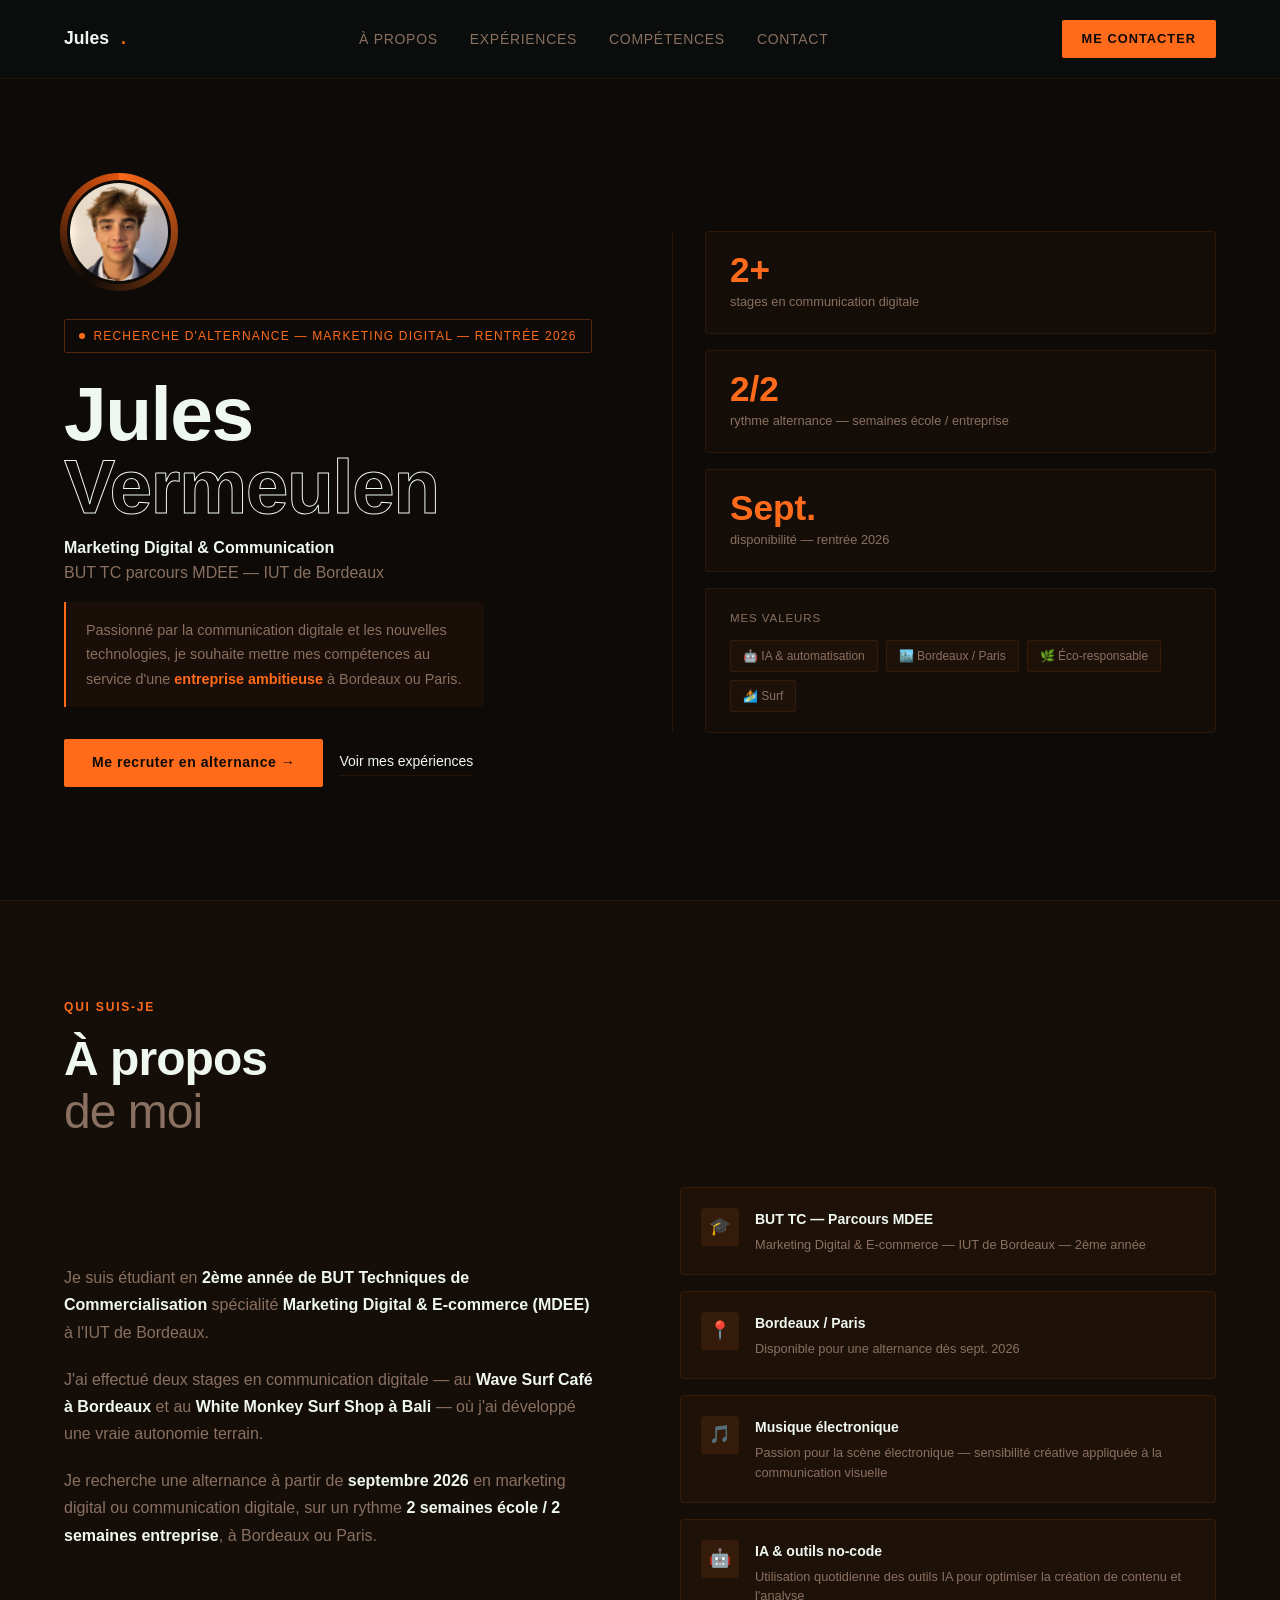
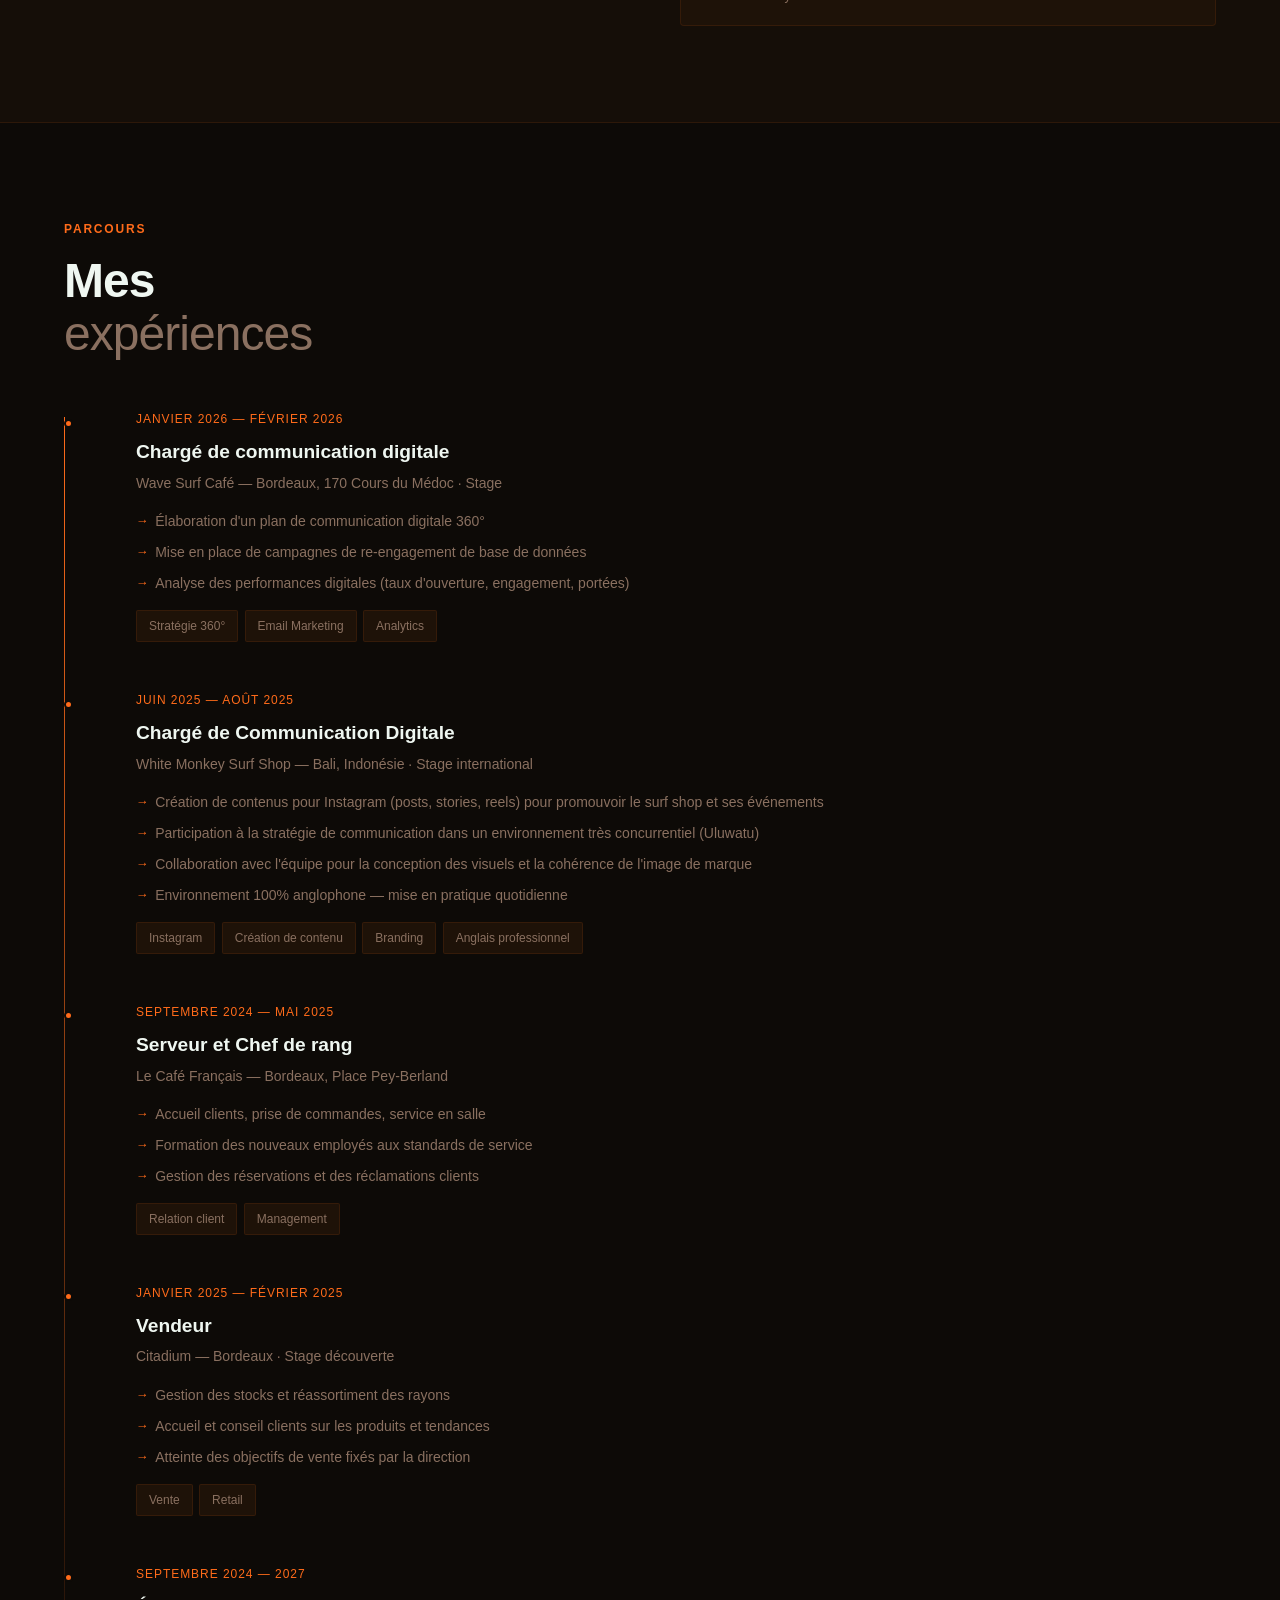
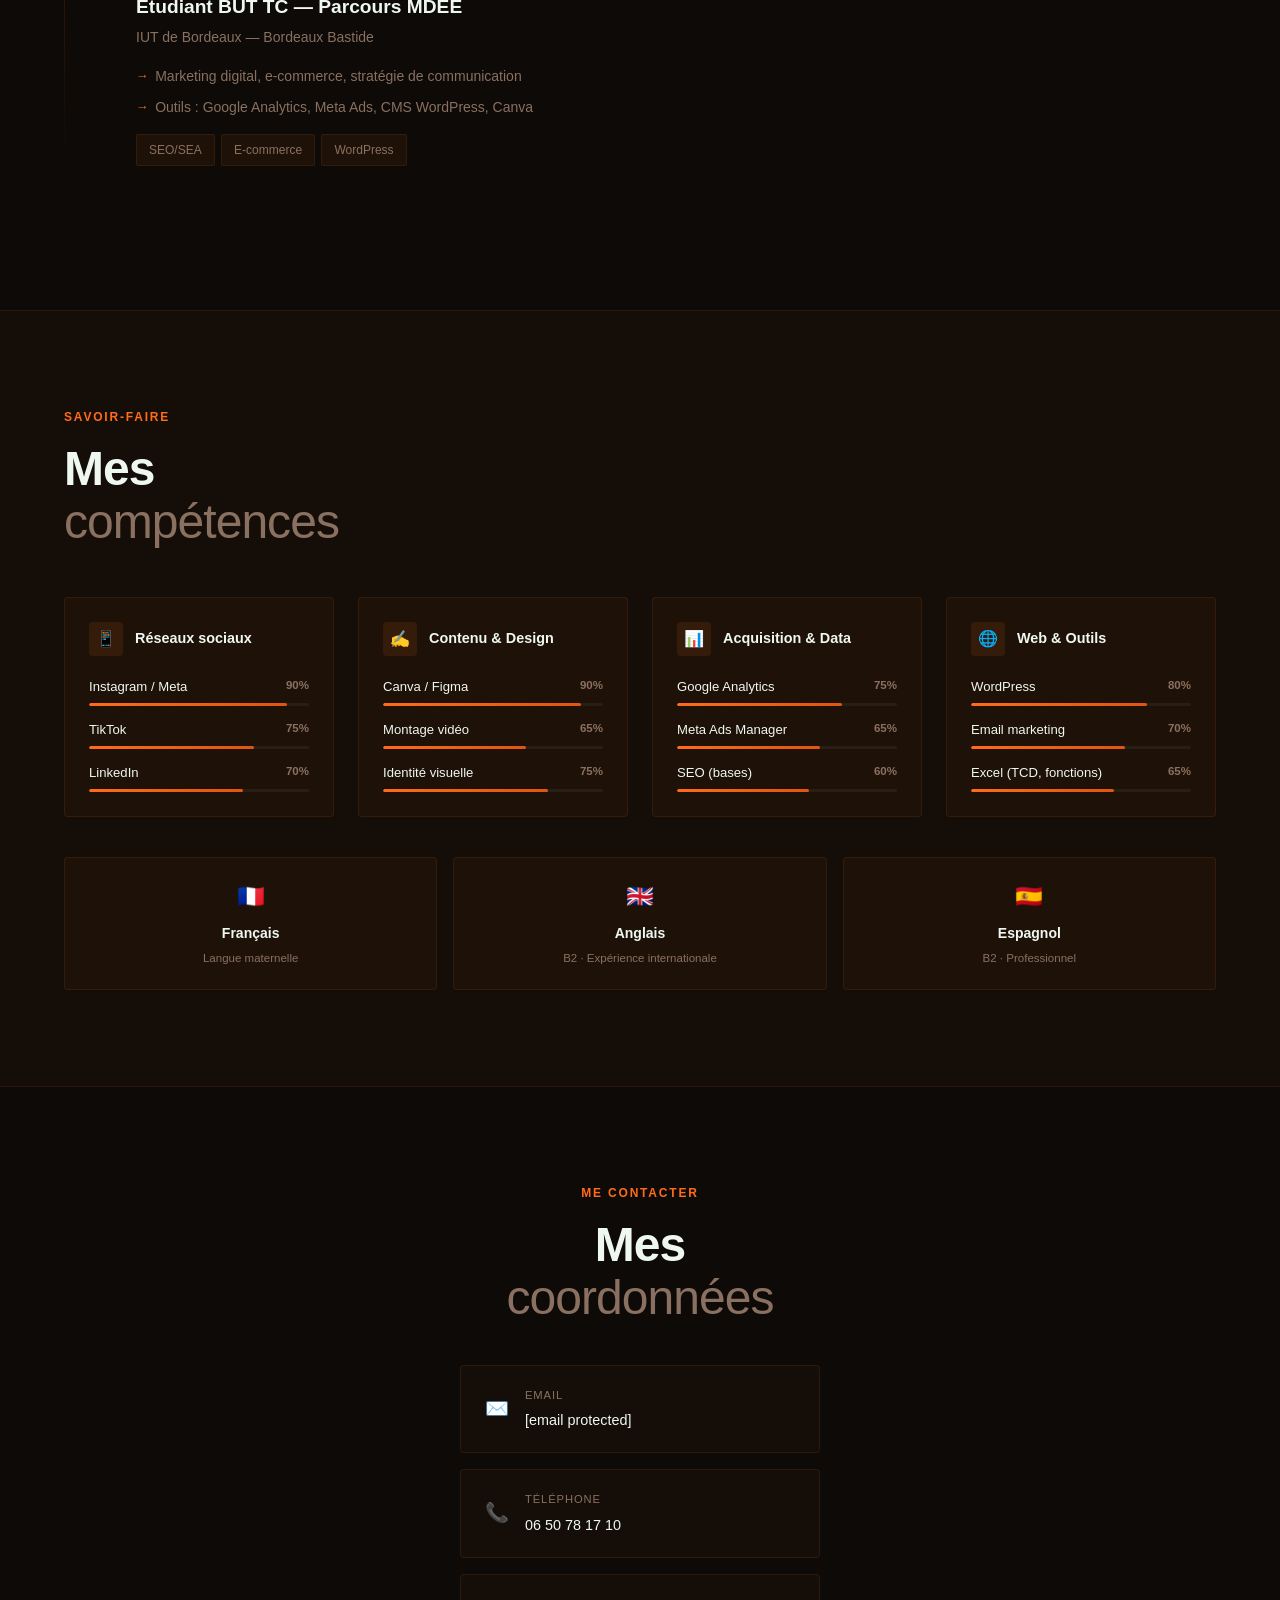
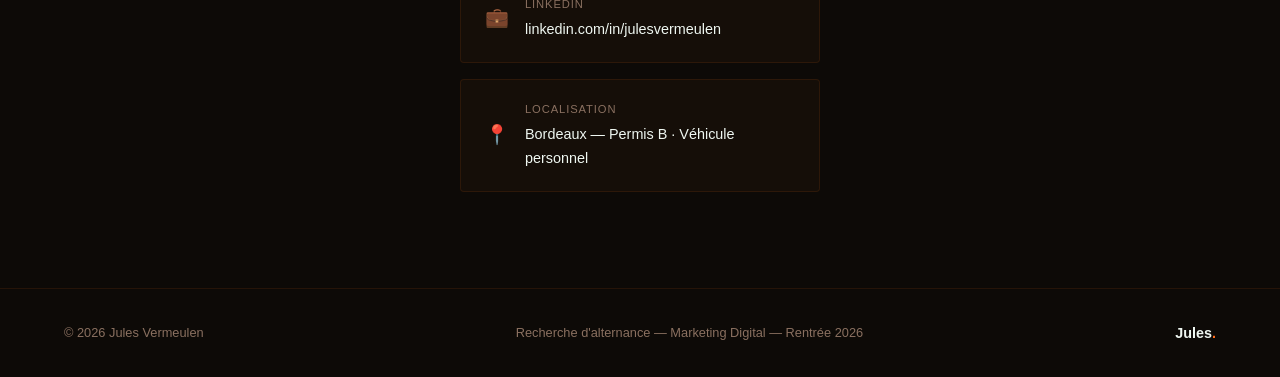
==== index.html @ 1a1addc2 "Add files via upload" ====
<!DOCTYPE html>
<html lang="fr">
<head>
<meta charset="UTF-8">
<meta name="viewport" content="width=device-width, initial-scale=1.0">
<title>Jules Vermeulen — Candidature Alternance eDOG</title>
<style>
*, *::before, *::after { box-sizing: border-box; margin: 0; padding: 0; }
:root {
  --bg: #0D0A07;
  --bg2: #150E08;
  --bg3: #1E1208;
  --accent: #FF6B1A;
  --accent2: #E05510;
  --text: #EFF7F1;
  --muted: #8A7060;
  --border: rgba(255,107,26,0.1);
}
html { scroll-behavior: smooth; }
body { background: var(--bg); color: var(--text); font-family: -apple-system, BlinkMacSystemFont, 'Segoe UI', sans-serif; font-size: 16px; line-height: 1.7; overflow-x: hidden; }

/* NAV */
nav { position: fixed; top: 0; left: 0; right: 0; z-index: 100; display: flex; align-items: center; justify-content: space-between; padding: 1.25rem 5vw; background: rgba(10,15,13,0.92); border-bottom: 0.5px solid var(--border); }
.nav-logo { font-size: 1.1rem; font-weight: 800; color: var(--text); text-decoration: none; display: flex; align-items: center; gap: 0.75rem; }
.nav-logo span { color: var(--accent); }
.nav-edog-badge { display: flex; align-items: center; gap: 0.4rem; background: rgba(255,107,26,0.12); border: 0.5px solid rgba(255,107,26,0.3); border-radius: 2px; padding: 0.25rem 0.75rem; font-size: 0.7rem; font-weight: 600; letter-spacing: 0.1em; text-transform: uppercase; color: var(--accent); }
.nav-links { display: flex; gap: 2rem; list-style: none; }
.nav-links a { font-size: 0.875rem; font-weight: 500; color: var(--muted); text-decoration: none; letter-spacing: 0.05em; text-transform: uppercase; transition: color 0.2s; }
.nav-links a:hover { color: var(--accent); }
.nav-cta { font-size: 0.8rem; font-weight: 600; letter-spacing: 0.08em; text-transform: uppercase; color: var(--bg); background: var(--accent); padding: 0.5rem 1.25rem; border-radius: 2px; text-decoration: none; }

/* HERO */
#hero { min-height: 100vh; display: grid; grid-template-columns: 1fr 1fr; align-items: center; padding: 8rem 5vw 4rem; gap: 4rem; position: relative; overflow: hidden; }
canvas#bgCanvas { position: absolute; inset: 0; width: 100%; height: 100%; pointer-events: none; }

.hero-left { position: relative; z-index: 2; }

/* PHOTO — cercle animé */
.photo-wrapper {
  position: relative;
  width: 110px; height: 110px;
  margin-bottom: 2rem;
}
.photo-ring {
  position: absolute;
  inset: -4px;
  border-radius: 50%;
  background: conic-gradient(var(--accent) 0%, transparent 60%, var(--accent2) 100%);
  animation: spin 3s linear infinite;
}
.photo-ring-inner {
  position: absolute;
  inset: 3px;
  border-radius: 50%;
  background: var(--bg);
}
.hero-photo {
  position: absolute;
  inset: 6px;
  width: calc(100% - 12px);
  height: calc(100% - 12px);
  border-radius: 50%;
  object-fit: cover;
  z-index: 1;
}
.photo-placeholder {
  position: absolute;
  inset: 6px;
  width: calc(100% - 12px);
  height: calc(100% - 12px);
  border-radius: 50%;
  background: var(--bg3);
  display: flex;
  align-items: center;
  justify-content: center;
  font-size: 2rem;
  z-index: 1;
}
@keyframes spin { from { transform: rotate(0deg); } to { transform: rotate(360deg); } }

.hero-tag { display: inline-flex; align-items: center; gap: 0.5rem; font-size: 0.75rem; font-weight: 500; letter-spacing: 0.1em; text-transform: uppercase; color: var(--accent); border: 0.5px solid rgba(255,107,26,0.3); padding: 0.35rem 0.9rem; border-radius: 2px; margin-bottom: 1.5rem; }
.hero-tag::before { content: ''; width: 6px; height: 6px; background: var(--accent); border-radius: 50%; animation: pulse 2s ease-in-out infinite; }
@keyframes pulse { 0%,100%{opacity:1;transform:scale(1)} 50%{opacity:0.4;transform:scale(0.7)} }

.hero-name { font-size: clamp(3rem, 6vw, 5rem); font-weight: 800; line-height: 0.95; letter-spacing: -0.02em; margin-bottom: 0.75rem; }
.hero-name em { font-style: normal; -webkit-text-stroke: 1px var(--text); color: transparent; }
.hero-role { font-size: 1rem; color: var(--muted); margin-bottom: 1rem; line-height: 1.6; }
.hero-role strong { color: var(--text); font-weight: 600; }
.hero-why { font-size: 0.9rem; color: var(--muted); max-width: 420px; margin-bottom: 2rem; padding: 1rem 1.25rem; background: rgba(255,107,26,0.05); border-left: 2px solid var(--accent); border-radius: 0 4px 4px 0; }
.hero-why strong { color: var(--accent); font-weight: 600; }
.hero-actions { display: flex; gap: 1rem; align-items: center; flex-wrap: wrap; }
.btn-primary { display: inline-flex; align-items: center; gap: 0.5rem; background: var(--accent); color: var(--bg); font-size: 0.875rem; font-weight: 700; letter-spacing: 0.04em; text-decoration: none; padding: 0.75rem 1.75rem; border-radius: 2px; transition: opacity 0.2s; }
.btn-primary:hover { opacity: 0.85; }
.btn-ghost { color: var(--text); font-size: 0.875rem; font-weight: 500; text-decoration: none; border-bottom: 1px solid var(--border); padding-bottom: 2px; }
.btn-ghost:hover { color: var(--accent); }

.hero-right { position: relative; z-index: 2; display: flex; flex-direction: column; gap: 1rem; padding-left: 2rem; border-left: 1px solid var(--border); }
.hero-stat { padding: 1.25rem 1.5rem; background: var(--bg2); border: 0.5px solid var(--border); border-radius: 4px; transition: border-color 0.2s; }
.hero-stat:hover { border-color: rgba(255,107,26,0.3); }
.hero-stat-num { font-size: 2.2rem; font-weight: 800; color: var(--accent); line-height: 1; margin-bottom: 0.25rem; }
.hero-stat-label { font-size: 0.8rem; color: var(--muted); }
.tag { font-size: 0.75rem; font-weight: 500; padding: 0.3rem 0.75rem; background: var(--bg3); border: 0.5px solid var(--border); border-radius: 2px; color: var(--muted); }
.hero-tags-list { display: flex; flex-wrap: wrap; gap: 0.5rem; margin-top: 0.5rem; }

/* SECTION BASE */
section { padding: 6rem 5vw; }
.section-label { font-size: 0.75rem; font-weight: 600; letter-spacing: 0.15em; text-transform: uppercase; color: var(--accent); margin-bottom: 1rem; }
.section-title { font-size: clamp(2rem, 4vw, 3rem); font-weight: 800; line-height: 1.1; letter-spacing: -0.02em; margin-bottom: 3rem; }
.section-title em { font-style: normal; color: var(--muted); font-weight: 400; }

/* POURQUOI EDOG */
#edog { background: var(--bg2); border-top: 0.5px solid var(--border); border-bottom: 0.5px solid var(--border); }
.edog-grid { display: grid; grid-template-columns: 1fr 1fr; gap: 4rem; align-items: start; }
.edog-logo-block { display: flex; flex-direction: column; gap: 1.5rem; }
.edog-logo-img { width: 140px; filter: brightness(0) invert(1); opacity: 0.9; }
.edog-desc p { color: var(--muted); margin-bottom: 1.25rem; line-height: 1.9; }
.edog-desc p strong { color: var(--text); font-weight: 500; }
.edog-reasons { display: flex; flex-direction: column; gap: 1rem; }
.reason-card { display: flex; gap: 1rem; align-items: flex-start; padding: 1.25rem; background: var(--bg3); border: 0.5px solid var(--border); border-radius: 4px; transition: border-color 0.2s; }
.reason-card:hover { border-color: rgba(255,107,26,0.3); }
.reason-icon { font-size: 1.1rem; width: 38px; height: 38px; background: rgba(255,107,26,0.1); border-radius: 4px; display: flex; align-items: center; justify-content: center; flex-shrink: 0; }
.reason-card h4 { font-size: 0.875rem; font-weight: 700; margin-bottom: 0.2rem; color: var(--text); }
.reason-card p { font-size: 0.8rem; color: var(--muted); line-height: 1.5; }

/* EXPÉRIENCES */
.exp-timeline { position: relative; padding-left: 2rem; }
.exp-timeline::before { content: ''; position: absolute; left: 0; top: 0.5rem; bottom: 0; width: 1px; background: linear-gradient(to bottom, var(--accent), transparent); }
.exp-item { position: relative; margin-bottom: 3rem; padding-left: 2.5rem; }
.exp-item::before { content: ''; position: absolute; left: -2rem; top: 0.6rem; width: 9px; height: 9px; background: var(--accent); border-radius: 50%; border: 2px solid var(--bg); }
.exp-period { font-size: 0.75rem; font-weight: 500; letter-spacing: 0.08em; text-transform: uppercase; color: var(--accent); margin-bottom: 0.4rem; }
.exp-title { font-size: 1.2rem; font-weight: 700; margin-bottom: 0.2rem; }
.exp-company { font-size: 0.875rem; color: var(--muted); margin-bottom: 0.9rem; }
.exp-missions { list-style: none; display: flex; flex-direction: column; gap: 0.45rem; }
.exp-missions li { font-size: 0.875rem; color: var(--muted); padding-left: 1.2rem; position: relative; }
.exp-missions li::before { content: '→'; position: absolute; left: 0; color: var(--accent); font-size: 0.8rem; }
.exp-tags { display: flex; flex-wrap: wrap; gap: 0.4rem; margin-top: 0.9rem; }

/* COMPÉTENCES */
#skills { background: var(--bg2); border-top: 0.5px solid var(--border); border-bottom: 0.5px solid var(--border); }
.skills-grid { display: grid; grid-template-columns: repeat(auto-fit, minmax(230px, 1fr)); gap: 1.5rem; }
.skill-category { background: var(--bg3); border: 0.5px solid var(--border); border-radius: 4px; padding: 1.5rem; transition: border-color 0.2s; }
.skill-category:hover { border-color: rgba(255,107,26,0.25); }
.skill-cat-header { display: flex; align-items: center; gap: 0.75rem; margin-bottom: 1.25rem; }
.skill-cat-icon { font-size: 1rem; width: 34px; height: 34px; background: rgba(255,107,26,0.1); border-radius: 4px; display: flex; align-items: center; justify-content: center; }
.skill-cat-title { font-size: 0.9rem; font-weight: 700; }
.skill-list { display: flex; flex-direction: column; gap: 0.8rem; }
.skill-item { display: flex; flex-direction: column; gap: 0.3rem; }
.skill-name-row { display: flex; justify-content: space-between; }
.skill-name { font-size: 0.82rem; color: var(--text); }
.skill-pct { font-size: 0.72rem; color: var(--muted); font-weight: 600; }
.skill-bar { height: 3px; background: rgba(255,255,255,0.05); border-radius: 2px; overflow: hidden; }
.skill-bar-fill { height: 100%; background: linear-gradient(90deg, var(--accent), var(--accent2)); border-radius: 2px; }
.lang-grid { display: flex; gap: 1rem; margin-top: 2.5rem; flex-wrap: wrap; }
.lang-card { flex: 1; min-width: 130px; background: var(--bg3); border: 0.5px solid var(--border); border-radius: 4px; padding: 1.25rem; text-align: center; }
.lang-flag { font-size: 1.4rem; margin-bottom: 0.4rem; }
.lang-name { font-size: 0.875rem; font-weight: 700; margin-bottom: 0.2rem; }
.lang-level { font-size: 0.72rem; color: var(--muted); }

/* CONTACT */
.contact-form { display: flex; flex-direction: column; gap: 1rem; text-align: left; max-width: 640px; margin: 0 auto; }
.form-row { display: grid; grid-template-columns: 1fr 1fr; gap: 1rem; }
.form-group { display: flex; flex-direction: column; gap: 0.4rem; }
label { font-size: 0.72rem; font-weight: 500; letter-spacing: 0.06em; text-transform: uppercase; color: var(--muted); }
input, textarea { background: var(--bg2); border: 0.5px solid var(--border); border-radius: 3px; color: var(--text); font-family: inherit; font-size: 0.875rem; padding: 0.75rem 1rem; resize: vertical; outline: none; }
input::placeholder, textarea::placeholder { color: var(--muted); }
input:focus, textarea:focus { border-color: rgba(255,107,26,0.5); }
.btn-submit { background: var(--accent); color: var(--bg); font-family: inherit; font-size: 0.875rem; font-weight: 700; letter-spacing: 0.05em; text-transform: uppercase; border: none; padding: 1rem 2rem; border-radius: 2px; cursor: pointer; margin-top: 0.5rem; }
.contact-links { display: flex; gap: 2rem; justify-content: center; margin-top: 2.5rem; flex-wrap: wrap; }
.contact-link { display: flex; align-items: center; gap: 0.5rem; font-size: 0.875rem; color: var(--muted); text-decoration: none; }
.contact-link:hover { color: var(--accent); }

footer { border-top: 0.5px solid var(--border); padding: 2rem 5vw; display: flex; align-items: center; justify-content: space-between; flex-wrap: wrap; gap: 1rem; }
.footer-copy { font-size: 0.8rem; color: var(--muted); }
.footer-logo { font-size: 0.9rem; font-weight: 800; color: var(--text); }
.footer-logo span { color: var(--accent); }
.footer-edog { font-size: 0.75rem; color: var(--muted); }
.footer-edog strong { color: var(--accent); }

@media (max-width: 768px) {
  #hero, .about-grid, .edog-grid { grid-template-columns: 1fr; }
  .hero-right { border-left: none; border-top: 1px solid var(--border); padding-left: 0; padding-top: 2rem; }
  .form-row { grid-template-columns: 1fr; }
  .nav-links { display: none; }
}
</style>
</head>
<body>

<nav>
  <a href="#hero" class="nav-logo">Jules<span>.</span></a>
  
  <ul class="nav-links">
    <li><a href="#about">À propos</a></li>
    <li><a href="#experiences">Expériences</a></li>
    <li><a href="#skills">Compétences</a></li>
    <li><a href="#contact">Contact</a></li>
  </ul>
  <a href="#contact" class="nav-cta">Me contacter</a>
</nav>

<section id="hero">
  <canvas id="bgCanvas"></canvas>

  <div class="hero-left">
    <!-- Photo en cercle animé : upload photo.jpg dans le même dossier GitHub -->
    <div class="photo-wrapper">
      <div class="photo-ring"></div>
      <div class="photo-ring-inner"></div>
      <img src="photo.jpg" alt="Jules Vermeulen" class="hero-photo" onerror="this.style.display='none';this.nextElementSibling.style.display='flex'">
      <div class="photo-placeholder" style="display:none">👤</div>
    </div>

    <div class="hero-tag">Recherche d'alternance — Marketing Digital — Rentrée 2026</div>
    <h1 class="hero-name">Jules<br><em>Vermeulen</em></h1>
    <p class="hero-role">
      <strong>Marketing Digital & Communication</strong><br>
      BUT TC parcours MDEE — IUT de Bordeaux
    </p>
    <div class="hero-why">
      Passionné par la communication digitale et les nouvelles technologies, je souhaite mettre mes compétences au service d'une <strong>entreprise ambitieuse</strong> à Bordeaux ou Paris.
    </div>
    <div class="hero-actions">
      <a href="#contact" class="btn-primary">Me recruter en alternance →</a>
      <a href="#experiences" class="btn-ghost">Voir mes expériences</a>
    </div>
  </div>

  <div class="hero-right">
    <div class="hero-stat">
      <div class="hero-stat-num">2+</div>
      <div class="hero-stat-label">stages en communication digitale</div>
    </div>
    <div class="hero-stat">
      <div class="hero-stat-num">2/2</div>
      <div class="hero-stat-label">rythme alternance — semaines école / entreprise</div>
    </div>
    <div class="hero-stat">
      <div class="hero-stat-num">Sept.</div>
      <div class="hero-stat-label">disponibilité — rentrée 2026</div>
    </div>
    <div class="hero-stat">
      <div style="font-size:0.72rem;font-weight:500;letter-spacing:0.08em;text-transform:uppercase;color:var(--muted);margin-bottom:0.75rem;">Mes valeurs</div>
      <div class="hero-tags-list">
        <span class="tag">🤖 IA & automatisation</span>
        <span class="tag">🏙️ Bordeaux / Paris</span>
        <span class="tag">🌿 Éco-responsable</span>
        <span class="tag">🏄 Surf</span>
      </div>
    </div>
  </div>
</section>

<!-- À PROPOS -->
<section id="about" style="background:var(--bg2);border-top:0.5px solid var(--border);border-bottom:0.5px solid var(--border);">
  <div class="section-label">Qui suis-je</div>
  <h2 class="section-title">À propos<br><em>de moi</em></h2>
  <div style="display:grid;grid-template-columns:1fr 1fr;gap:5rem;align-items:center;">
    <div>
      <p style="color:var(--muted);margin-bottom:1.25rem;">Je suis étudiant en <strong style="color:var(--text)">2ème année de BUT Techniques de Commercialisation</strong> spécialité <strong style="color:var(--text)">Marketing Digital & E-commerce (MDEE)</strong> à l'IUT de Bordeaux.</p>
      <p style="color:var(--muted);margin-bottom:1.25rem;">J'ai effectué deux stages en communication digitale — au <strong style="color:var(--text)">Wave Surf Café à Bordeaux</strong> et au <strong style="color:var(--text)">White Monkey Surf Shop à Bali</strong> — où j'ai développé une vraie autonomie terrain.</p>
      <p style="color:var(--muted);">Je recherche une alternance à partir de <strong style="color:var(--text)">septembre 2026</strong> en marketing digital ou communication digitale, sur un rythme <strong style="color:var(--text)">2 semaines école / 2 semaines entreprise</strong>, à Bordeaux ou Paris.</p>
    </div>
    <div style="display:flex;flex-direction:column;gap:1rem;">
      <div class="reason-card"><div class="reason-icon">🎓</div><div><h4>BUT TC — Parcours MDEE</h4><p>Marketing Digital & E-commerce — IUT de Bordeaux — 2ème année</p></div></div>
      <div class="reason-card"><div class="reason-icon">📍</div><div><h4>Bordeaux / Paris</h4><p>Disponible pour une alternance dès sept. 2026</p></div></div>
      <div class="reason-card"><div class="reason-icon">🎵</div><div><h4>Musique électronique</h4><p>Passion pour la scène électronique — sensibilité créative appliquée à la communication visuelle</p></div></div>
      <div class="reason-card"><div class="reason-icon">🤖</div><div><h4>IA & outils no-code</h4><p>Utilisation quotidienne des outils IA pour optimiser la création de contenu et l'analyse</p></div></div>
    </div>
  </div>
</section>

<!-- EXPÉRIENCES -->
<section id="experiences">
  <div class="section-label">Parcours</div>
  <h2 class="section-title">Mes<br><em>expériences</em></h2>
  <div class="exp-timeline">

    <div class="exp-item">
      <div class="exp-period">Janvier 2026 — Février 2026</div>
      <div class="exp-title">Chargé de communication digitale</div>
      <div class="exp-company">Wave Surf Café — Bordeaux, 170 Cours du Médoc · Stage</div>
      <ul class="exp-missions">
        <li>Élaboration d'un plan de communication digitale 360°</li>
        <li>Mise en place de campagnes de re-engagement de base de données</li>
        <li>Analyse des performances digitales (taux d'ouverture, engagement, portées)</li>
      </ul>
      <div class="exp-tags">
        <span class="tag">Stratégie 360°</span>
        <span class="tag">Email Marketing</span>
        <span class="tag">Analytics</span>
      </div>
    </div>

    <div class="exp-item">
      <div class="exp-period">Juin 2025 — Août 2025</div>
      <div class="exp-title">Chargé de Communication Digitale</div>
      <div class="exp-company">White Monkey Surf Shop — Bali, Indonésie · Stage international</div>
      <ul class="exp-missions">
        <li>Création de contenus pour Instagram (posts, stories, reels) pour promouvoir le surf shop et ses événements</li>
        <li>Participation à la stratégie de communication dans un environnement très concurrentiel (Uluwatu)</li>
        <li>Collaboration avec l'équipe pour la conception des visuels et la cohérence de l'image de marque</li>
        <li>Environnement 100% anglophone — mise en pratique quotidienne</li>
      </ul>
      <div class="exp-tags">
        <span class="tag">Instagram</span>
        <span class="tag">Création de contenu</span>
        <span class="tag">Branding</span>
        <span class="tag">Anglais professionnel</span>
      </div>
    </div>

    <div class="exp-item">
      <div class="exp-period">Septembre 2024 — Mai 2025</div>
      <div class="exp-title">Serveur et Chef de rang</div>
      <div class="exp-company">Le Café Français — Bordeaux, Place Pey-Berland</div>
      <ul class="exp-missions">
        <li>Accueil clients, prise de commandes, service en salle</li>
        <li>Formation des nouveaux employés aux standards de service</li>
        <li>Gestion des réservations et des réclamations clients</li>
      </ul>
      <div class="exp-tags">
        <span class="tag">Relation client</span>
        <span class="tag">Management</span>
      </div>
    </div>

    <div class="exp-item">
      <div class="exp-period">Janvier 2025 — Février 2025</div>
      <div class="exp-title">Vendeur</div>
      <div class="exp-company">Citadium — Bordeaux · Stage découverte</div>
      <ul class="exp-missions">
        <li>Gestion des stocks et réassortiment des rayons</li>
        <li>Accueil et conseil clients sur les produits et tendances</li>
        <li>Atteinte des objectifs de vente fixés par la direction</li>
      </ul>
      <div class="exp-tags">
        <span class="tag">Vente</span>
        <span class="tag">Retail</span>
      </div>
    </div>

    <div class="exp-item">
      <div class="exp-period">Septembre 2024 — 2027</div>
      <div class="exp-title">Étudiant BUT TC — Parcours MDEE</div>
      <div class="exp-company">IUT de Bordeaux — Bordeaux Bastide</div>
      <ul class="exp-missions">
        <li>Marketing digital, e-commerce, stratégie de communication</li>
        <li>Outils : Google Analytics, Meta Ads, CMS WordPress, Canva</li>
      </ul>
      <div class="exp-tags">
        <span class="tag">SEO/SEA</span>
        <span class="tag">E-commerce</span>
        <span class="tag">WordPress</span>
      </div>
    </div>

  </div>
</section>

<!-- COMPÉTENCES -->
<section id="skills">
  <div class="section-label">Savoir-faire</div>
  <h2 class="section-title">Mes<br><em>compétences</em></h2>
  <div class="skills-grid">

    <div class="skill-category">
      <div class="skill-cat-header"><div class="skill-cat-icon">📱</div><span class="skill-cat-title">Réseaux sociaux</span></div>
      <div class="skill-list">
        <div class="skill-item"><div class="skill-name-row"><span class="skill-name">Instagram / Meta</span><span class="skill-pct">90%</span></div><div class="skill-bar"><div class="skill-bar-fill" style="width:90%"></div></div></div>
        <div class="skill-item"><div class="skill-name-row"><span class="skill-name">TikTok</span><span class="skill-pct">75%</span></div><div class="skill-bar"><div class="skill-bar-fill" style="width:75%"></div></div></div>
        <div class="skill-item"><div class="skill-name-row"><span class="skill-name">LinkedIn</span><span class="skill-pct">70%</span></div><div class="skill-bar"><div class="skill-bar-fill" style="width:70%"></div></div></div>
      </div>
    </div>

    <div class="skill-category">
      <div class="skill-cat-header"><div class="skill-cat-icon">✍️</div><span class="skill-cat-title">Contenu & Design</span></div>
      <div class="skill-list">
        <div class="skill-item"><div class="skill-name-row"><span class="skill-name">Canva / Figma</span><span class="skill-pct">90%</span></div><div class="skill-bar"><div class="skill-bar-fill" style="width:90%"></div></div></div>
        <div class="skill-item"><div class="skill-name-row"><span class="skill-name">Montage vidéo</span><span class="skill-pct">65%</span></div><div class="skill-bar"><div class="skill-bar-fill" style="width:65%"></div></div></div>
        <div class="skill-item"><div class="skill-name-row"><span class="skill-name">Identité visuelle</span><span class="skill-pct">75%</span></div><div class="skill-bar"><div class="skill-bar-fill" style="width:75%"></div></div></div>
      </div>
    </div>

    <div class="skill-category">
      <div class="skill-cat-header"><div class="skill-cat-icon">📊</div><span class="skill-cat-title">Acquisition & Data</span></div>
      <div class="skill-list">
        <div class="skill-item"><div class="skill-name-row"><span class="skill-name">Google Analytics</span><span class="skill-pct">75%</span></div><div class="skill-bar"><div class="skill-bar-fill" style="width:75%"></div></div></div>
        <div class="skill-item"><div class="skill-name-row"><span class="skill-name">Meta Ads Manager</span><span class="skill-pct">65%</span></div><div class="skill-bar"><div class="skill-bar-fill" style="width:65%"></div></div></div>
        <div class="skill-item"><div class="skill-name-row"><span class="skill-name">SEO (bases)</span><span class="skill-pct">60%</span></div><div class="skill-bar"><div class="skill-bar-fill" style="width:60%"></div></div></div>
      </div>
    </div>

    <div class="skill-category">
      <div class="skill-cat-header"><div class="skill-cat-icon">🌐</div><span class="skill-cat-title">Web & Outils</span></div>
      <div class="skill-list">
        <div class="skill-item"><div class="skill-name-row"><span class="skill-name">WordPress</span><span class="skill-pct">80%</span></div><div class="skill-bar"><div class="skill-bar-fill" style="width:80%"></div></div></div>
        <div class="skill-item"><div class="skill-name-row"><span class="skill-name">Email marketing</span><span class="skill-pct">70%</span></div><div class="skill-bar"><div class="skill-bar-fill" style="width:70%"></div></div></div>
        <div class="skill-item"><div class="skill-name-row"><span class="skill-name">Excel (TCD, fonctions)</span><span class="skill-pct">65%</span></div><div class="skill-bar"><div class="skill-bar-fill" style="width:65%"></div></div></div>
      </div>
    </div>

  </div>
  <div class="lang-grid">
    <div class="lang-card"><div class="lang-flag">🇫🇷</div><div class="lang-name">Français</div><div class="lang-level">Langue maternelle</div></div>
    <div class="lang-card"><div class="lang-flag">🇬🇧</div><div class="lang-name">Anglais</div><div class="lang-level">B2 · Expérience internationale</div></div>
    <div class="lang-card"><div class="lang-flag">🇪🇸</div><div class="lang-name">Espagnol</div><div class="lang-level">B2 · Professionnel</div></div>
  </div>
</section>

<!-- CONTACT -->
<section id="contact" style="padding:6rem 5vw;">
  <div style="max-width:640px;margin:0 auto;text-align:center;">
    <div class="section-label">Me contacter</div>
    <h2 class="section-title" style="margin-bottom:2.5rem;">Mes<br><em>coordonnées</em></h2>
    <div style="display:flex;flex-direction:column;gap:1rem;max-width:360px;margin:0 auto;">
      <a href="/cdn-cgi/l/email-protection#1c6a796e717969707972766970796f2d5c7b717d7570327f7371" style="display:flex;align-items:center;gap:1rem;padding:1.25rem 1.5rem;background:var(--bg2);border:0.5px solid var(--border);border-radius:4px;text-decoration:none;color:var(--text);transition:border-color 0.2s;" onmouseover="this.style.borderColor='rgba(255,107,26,0.4)'" onmouseout="this.style.borderColor='var(--border)'">
        <span style="font-size:1.2rem;">✉️</span>
        <div style="text-align:left;">
          <div style="font-size:0.7rem;letter-spacing:0.08em;text-transform:uppercase;color:var(--muted);margin-bottom:0.2rem;">Email</div>
          <div style="font-size:0.9rem;font-weight:500;"><span class="__cf_email__" data-cfemail="4c3a293e212939202922263920293f7d0c2b212d2520622f2321">[email&#160;protected]</span></div>
        </div>
      </a>
      <a href="tel:0650781710" style="display:flex;align-items:center;gap:1rem;padding:1.25rem 1.5rem;background:var(--bg2);border:0.5px solid var(--border);border-radius:4px;text-decoration:none;color:var(--text);transition:border-color 0.2s;" onmouseover="this.style.borderColor='rgba(255,107,26,0.4)'" onmouseout="this.style.borderColor='var(--border)'">
        <span style="font-size:1.2rem;">📞</span>
        <div style="text-align:left;">
          <div style="font-size:0.7rem;letter-spacing:0.08em;text-transform:uppercase;color:var(--muted);margin-bottom:0.2rem;">Téléphone</div>
          <div style="font-size:0.9rem;font-weight:500;">06 50 78 17 10</div>
        </div>
      </a>
      <a href="https://www.linkedin.com/in/julesvermeulen/" target="_blank" style="display:flex;align-items:center;gap:1rem;padding:1.25rem 1.5rem;background:var(--bg2);border:0.5px solid var(--border);border-radius:4px;text-decoration:none;color:var(--text);transition:border-color 0.2s;" onmouseover="this.style.borderColor='rgba(255,107,26,0.4)'" onmouseout="this.style.borderColor='var(--border)'">
        <span style="font-size:1.2rem;">💼</span>
        <div style="text-align:left;">
          <div style="font-size:0.7rem;letter-spacing:0.08em;text-transform:uppercase;color:var(--muted);margin-bottom:0.2rem;">LinkedIn</div>
          <div style="font-size:0.9rem;font-weight:500;">linkedin.com/in/julesvermeulen</div>
        </div>
      </a>
      <div style="display:flex;align-items:center;gap:1rem;padding:1.25rem 1.5rem;background:var(--bg2);border:0.5px solid var(--border);border-radius:4px;">
        <span style="font-size:1.2rem;">📍</span>
        <div style="text-align:left;">
          <div style="font-size:0.7rem;letter-spacing:0.08em;text-transform:uppercase;color:var(--muted);margin-bottom:0.2rem;">Localisation</div>
          <div style="font-size:0.9rem;font-weight:500;">Bordeaux — Permis B · Véhicule personnel</div>
        </div>
      </div>
    </div>
  </div>
</section>

<footer>
  <span class="footer-copy">© 2026 Jules Vermeulen</span>
  <span class="footer-copy">Recherche d'alternance — Marketing Digital — Rentrée 2026</span>
  <span class="footer-logo">Jules<span>.</span></span>
</footer>

<script data-cfasync="false" src="/cdn-cgi/scripts/5c5dd728/cloudflare-static/email-decode.min.js"></script><script>
const canvas = document.getElementById('bgCanvas');
const ctx = canvas.getContext('2d');
let W, H, particles = [];
function resize() { W = canvas.width = canvas.offsetWidth; H = canvas.height = canvas.offsetHeight; }
function Particle() {
  this.x = Math.random() * W; this.y = Math.random() * H;
  this.vx = (Math.random()-0.5)*0.35; this.vy = (Math.random()-0.5)*0.35;
  this.r = Math.random()*1.2+0.4; this.alpha = Math.random()*0.4+0.1;
}
function init() { resize(); particles=[]; for(let i=0;i<80;i++) particles.push(new Particle()); }
function draw() {
  ctx.clearRect(0,0,W,H);
  for(let i=0;i<particles.length;i++) {
    for(let j=i+1;j<particles.length;j++) {
      const dx=particles[i].x-particles[j].x, dy=particles[i].y-particles[j].y;
      const d=Math.sqrt(dx*dx+dy*dy);
      if(d<110) { ctx.beginPath(); ctx.strokeStyle='rgba(255,107,26,'+(0.1*(1-d/110))+')'; ctx.lineWidth=0.5; ctx.moveTo(particles[i].x,particles[i].y); ctx.lineTo(particles[j].x,particles[j].y); ctx.stroke(); }
    }
  }
  particles.forEach(p => {
    ctx.beginPath(); ctx.arc(p.x,p.y,p.r,0,Math.PI*2);
    ctx.fillStyle
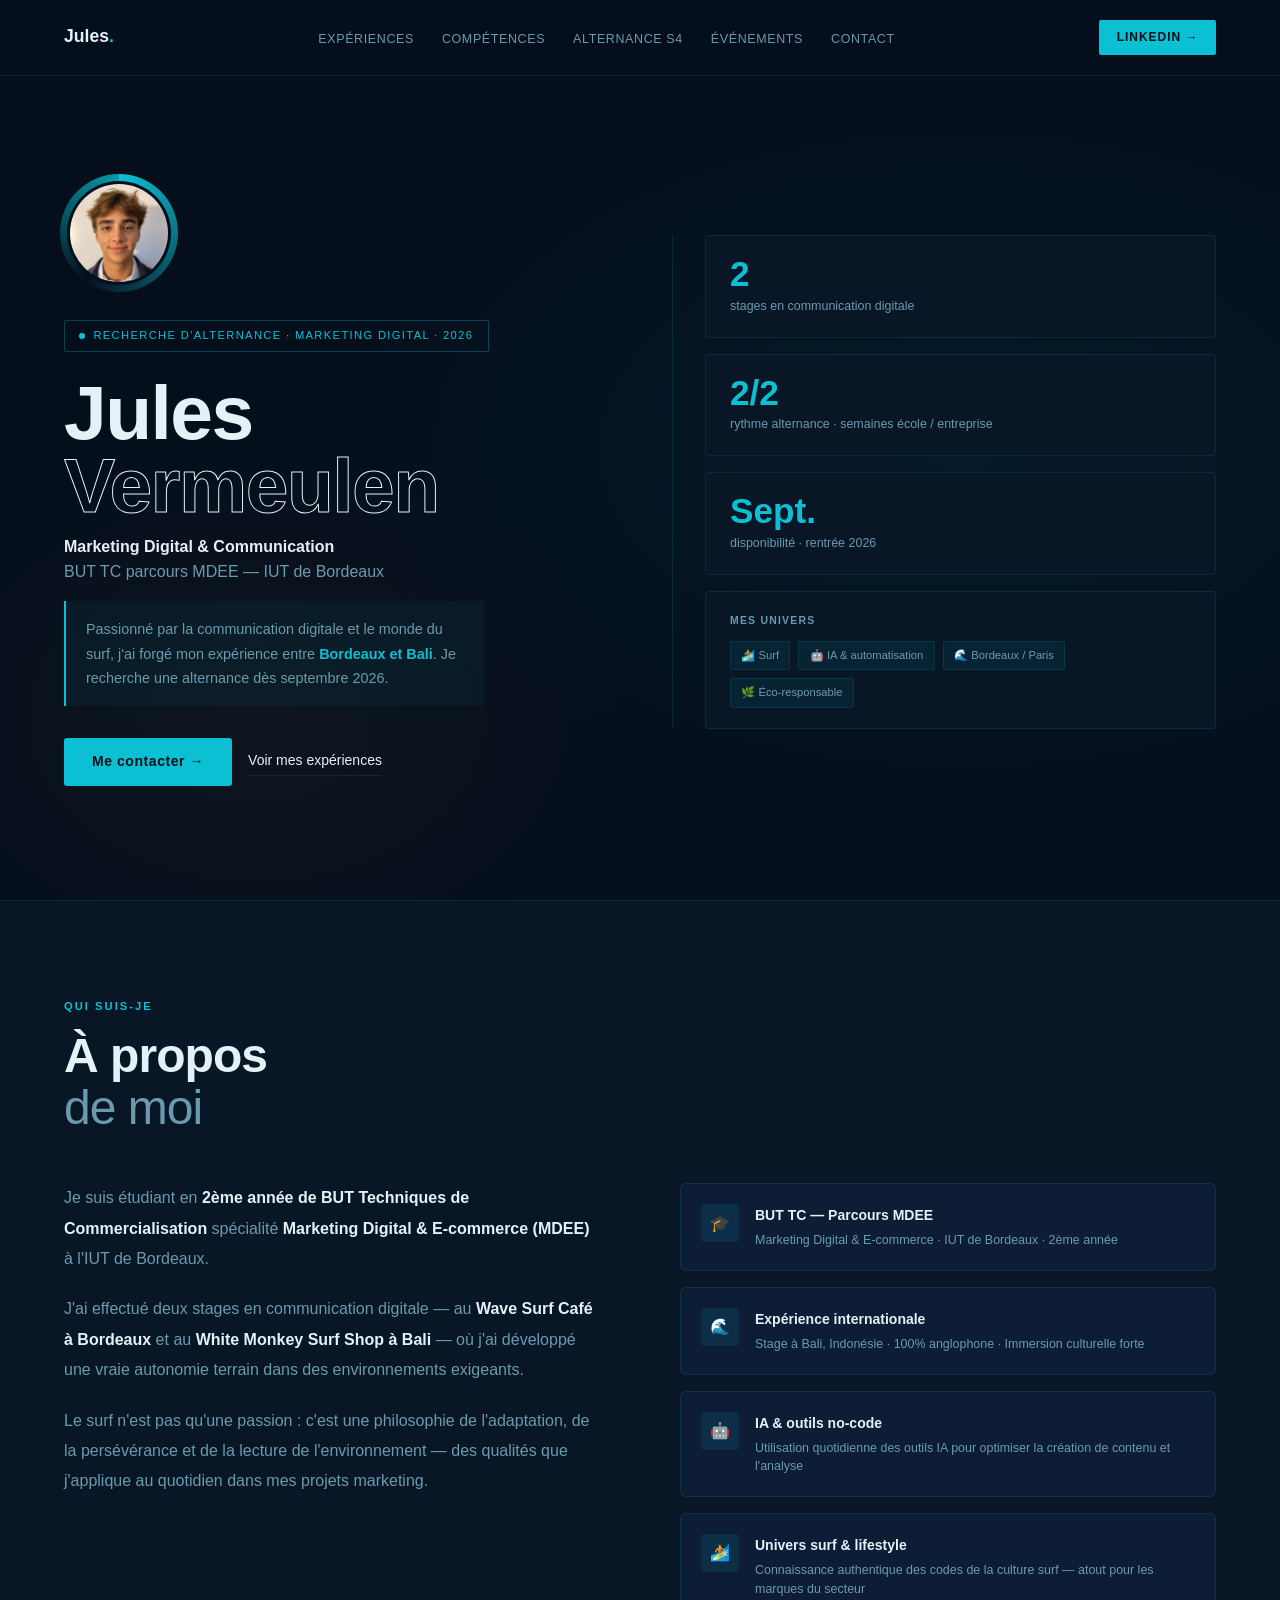
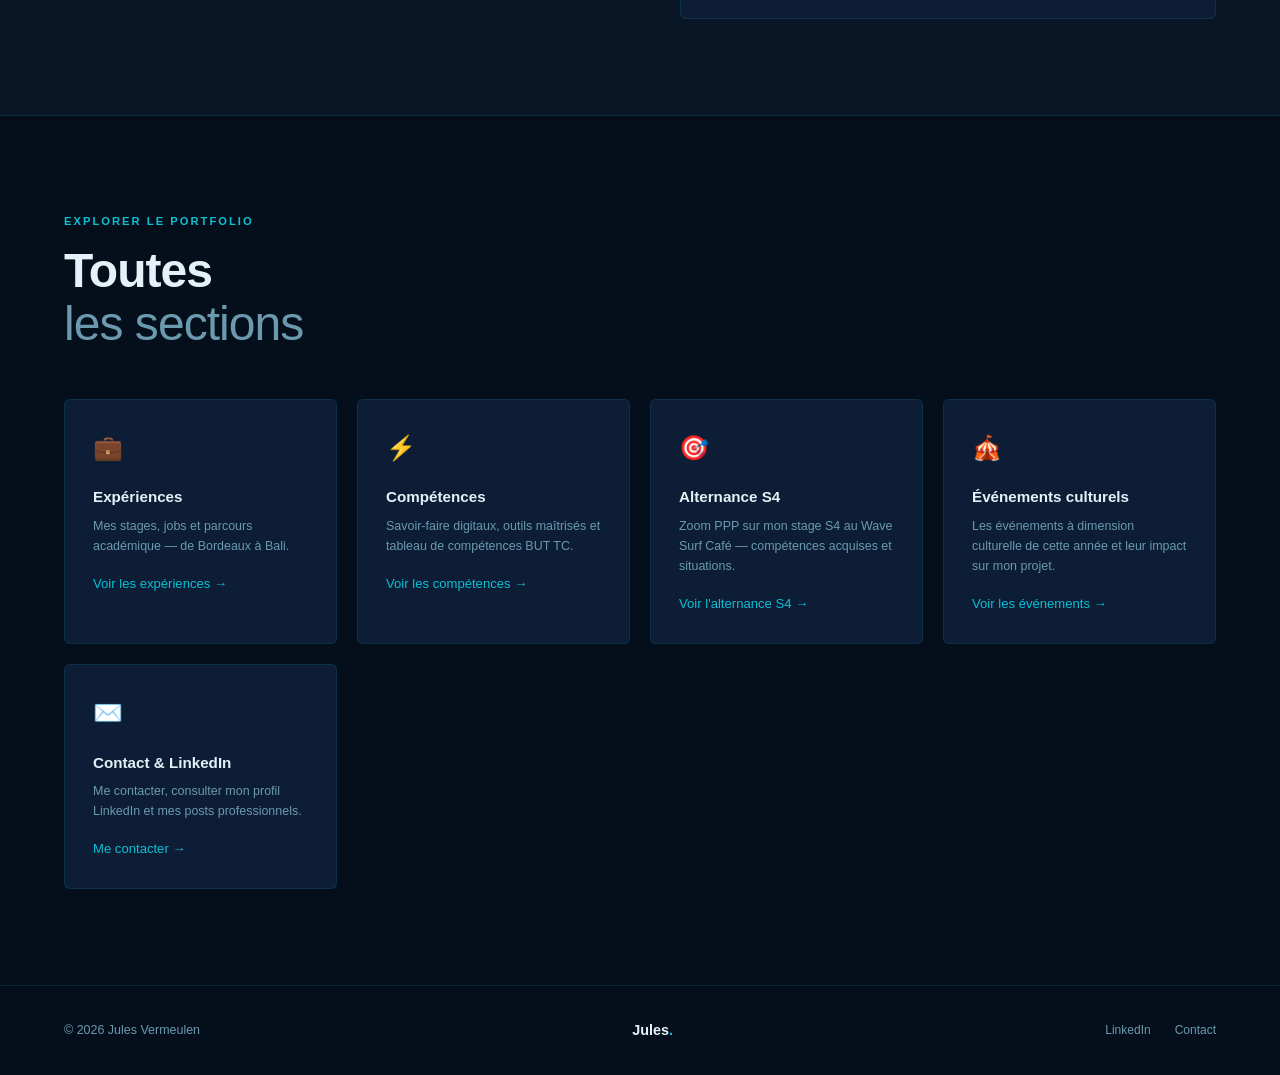
==== commit f008c770: "Refonte complète du portfolio — thème surf + pages PPP S4 - Nouveau code couleur océan/teal (remplac" ====
--- a/index.html
+++ b/index.html
@@ -3,474 +3,143 @@
 <head>
 <meta charset="UTF-8">
 <meta name="viewport" content="width=device-width, initial-scale=1.0">
-<title>Jules Vermeulen — Candidature Alternance eDOG</title>
-<style>
-*, *::before, *::after { box-sizing: border-box; margin: 0; padding: 0; }
-:root {
-  --bg: #0D0A07;
-  --bg2: #150E08;
-  --bg3: #1E1208;
-  --accent: #FF6B1A;
-  --accent2: #E05510;
-  --text: #EFF7F1;
-  --muted: #8A7060;
-  --border: rgba(255,107,26,0.1);
-}
-html { scroll-behavior: smooth; }
-body { background: var(--bg); color: var(--text); font-family: -apple-system, BlinkMacSystemFont, 'Segoe UI', sans-serif; font-size: 16px; line-height: 1.7; overflow-x: hidden; }
-
-/* NAV */
-nav { position: fixed; top: 0; left: 0; right: 0; z-index: 100; display: flex; align-items: center; justify-content: space-between; padding: 1.25rem 5vw; background: rgba(10,15,13,0.92); border-bottom: 0.5px solid var(--border); }
-.nav-logo { font-size: 1.1rem; font-weight: 800; color: var(--text); text-decoration: none; display: flex; align-items: center; gap: 0.75rem; }
-.nav-logo span { color: var(--accent); }
-.nav-edog-badge { display: flex; align-items: center; gap: 0.4rem; background: rgba(255,107,26,0.12); border: 0.5px solid rgba(255,107,26,0.3); border-radius: 2px; padding: 0.25rem 0.75rem; font-size: 0.7rem; font-weight: 600; letter-spacing: 0.1em; text-transform: uppercase; color: var(--accent); }
-.nav-links { display: flex; gap: 2rem; list-style: none; }
-.nav-links a { font-size: 0.875rem; font-weight: 500; color: var(--muted); text-decoration: none; letter-spacing: 0.05em; text-transform: uppercase; transition: color 0.2s; }
-.nav-links a:hover { color: var(--accent); }
-.nav-cta { font-size: 0.8rem; font-weight: 600; letter-spacing: 0.08em; text-transform: uppercase; color: var(--bg); background: var(--accent); padding: 0.5rem 1.25rem; border-radius: 2px; text-decoration: none; }
-
-/* HERO */
-#hero { min-height: 100vh; display: grid; grid-template-columns: 1fr 1fr; align-items: center; padding: 8rem 5vw 4rem; gap: 4rem; position: relative; overflow: hidden; }
-canvas#bgCanvas { position: absolute; inset: 0; width: 100%; height: 100%; pointer-events: none; }
-
-.hero-left { position: relative; z-index: 2; }
-
-/* PHOTO — cercle animé */
-.photo-wrapper {
-  position: relative;
-  width: 110px; height: 110px;
-  margin-bottom: 2rem;
-}
-.photo-ring {
-  position: absolute;
-  inset: -4px;
-  border-radius: 50%;
-  background: conic-gradient(var(--accent) 0%, transparent 60%, var(--accent2) 100%);
-  animation: spin 3s linear infinite;
-}
-.photo-ring-inner {
-  position: absolute;
-  inset: 3px;
-  border-radius: 50%;
-  background: var(--bg);
-}
-.hero-photo {
-  position: absolute;
-  inset: 6px;
-  width: calc(100% - 12px);
-  height: calc(100% - 12px);
-  border-radius: 50%;
-  object-fit: cover;
-  z-index: 1;
-}
-.photo-placeholder {
-  position: absolute;
-  inset: 6px;
-  width: calc(100% - 12px);
-  height: calc(100% - 12px);
-  border-radius: 50%;
-  background: var(--bg3);
-  display: flex;
-  align-items: center;
-  justify-content: center;
-  font-size: 2rem;
-  z-index: 1;
-}
-@keyframes spin { from { transform: rotate(0deg); } to { transform: rotate(360deg); } }
-
-.hero-tag { display: inline-flex; align-items: center; gap: 0.5rem; font-size: 0.75rem; font-weight: 500; letter-spacing: 0.1em; text-transform: uppercase; color: var(--accent); border: 0.5px solid rgba(255,107,26,0.3); padding: 0.35rem 0.9rem; border-radius: 2px; margin-bottom: 1.5rem; }
-.hero-tag::before { content: ''; width: 6px; height: 6px; background: var(--accent); border-radius: 50%; animation: pulse 2s ease-in-out infinite; }
-@keyframes pulse { 0%,100%{opacity:1;transform:scale(1)} 50%{opacity:0.4;transform:scale(0.7)} }
-
-.hero-name { font-size: clamp(3rem, 6vw, 5rem); font-weight: 800; line-height: 0.95; letter-spacing: -0.02em; margin-bottom: 0.75rem; }
-.hero-name em { font-style: normal; -webkit-text-stroke: 1px var(--text); color: transparent; }
-.hero-role { font-size: 1rem; color: var(--muted); margin-bottom: 1rem; line-height: 1.6; }
-.hero-role strong { color: var(--text); font-weight: 600; }
-.hero-why { font-size: 0.9rem; color: var(--muted); max-width: 420px; margin-bottom: 2rem; padding: 1rem 1.25rem; background: rgba(255,107,26,0.05); border-left: 2px solid var(--accent); border-radius: 0 4px 4px 0; }
-.hero-why strong { color: var(--accent); font-weight: 600; }
-.hero-actions { display: flex; gap: 1rem; align-items: center; flex-wrap: wrap; }
-.btn-primary { display: inline-flex; align-items: center; gap: 0.5rem; background: var(--accent); color: var(--bg); font-size: 0.875rem; font-weight: 700; letter-spacing: 0.04em; text-decoration: none; padding: 0.75rem 1.75rem; border-radius: 2px; transition: opacity 0.2s; }
-.btn-primary:hover { opacity: 0.85; }
-.btn-ghost { color: var(--text); font-size: 0.875rem; font-weight: 500; text-decoration: none; border-bottom: 1px solid var(--border); padding-bottom: 2px; }
-.btn-ghost:hover { color: var(--accent); }
-
-.hero-right { position: relative; z-index: 2; display: flex; flex-direction: column; gap: 1rem; padding-left: 2rem; border-left: 1px solid var(--border); }
-.hero-stat { padding: 1.25rem 1.5rem; background: var(--bg2); border: 0.5px solid var(--border); border-radius: 4px; transition: border-color 0.2s; }
-.hero-stat:hover { border-color: rgba(255,107,26,0.3); }
-.hero-stat-num { font-size: 2.2rem; font-weight: 800; color: var(--accent); line-height: 1; margin-bottom: 0.25rem; }
-.hero-stat-label { font-size: 0.8rem; color: var(--muted); }
-.tag { font-size: 0.75rem; font-weight: 500; padding: 0.3rem 0.75rem; background: var(--bg3); border: 0.5px solid var(--border); border-radius: 2px; color: var(--muted); }
-.hero-tags-list { display: flex; flex-wrap: wrap; gap: 0.5rem; margin-top: 0.5rem; }
-
-/* SECTION BASE */
-section { padding: 6rem 5vw; }
-.section-label { font-size: 0.75rem; font-weight: 600; letter-spacing: 0.15em; text-transform: uppercase; color: var(--accent); margin-bottom: 1rem; }
-.section-title { font-size: clamp(2rem, 4vw, 3rem); font-weight: 800; line-height: 1.1; letter-spacing: -0.02em; margin-bottom: 3rem; }
-.section-title em { font-style: normal; color: var(--muted); font-weight: 400; }
-
-/* POURQUOI EDOG */
-#edog { background: var(--bg2); border-top: 0.5px solid var(--border); border-bottom: 0.5px solid var(--border); }
-.edog-grid { display: grid; grid-template-columns: 1fr 1fr; gap: 4rem; align-items: start; }
-.edog-logo-block { display: flex; flex-direction: column; gap: 1.5rem; }
-.edog-logo-img { width: 140px; filter: brightness(0) invert(1); opacity: 0.9; }
-.edog-desc p { color: var(--muted); margin-bottom: 1.25rem; line-height: 1.9; }
-.edog-desc p strong { color: var(--text); font-weight: 500; }
-.edog-reasons { display: flex; flex-direction: column; gap: 1rem; }
-.reason-card { display: flex; gap: 1rem; align-items: flex-start; padding: 1.25rem; background: var(--bg3); border: 0.5px solid var(--border); border-radius: 4px; transition: border-color 0.2s; }
-.reason-card:hover { border-color: rgba(255,107,26,0.3); }
-.reason-icon { font-size: 1.1rem; width: 38px; height: 38px; background: rgba(255,107,26,0.1); border-radius: 4px; display: flex; align-items: center; justify-content: center; flex-shrink: 0; }
-.reason-card h4 { font-size: 0.875rem; font-weight: 700; margin-bottom: 0.2rem; color: var(--text); }
-.reason-card p { font-size: 0.8rem; color: var(--muted); line-height: 1.5; }
-
-/* EXPÉRIENCES */
-.exp-timeline { position: relative; padding-left: 2rem; }
-.exp-timeline::before { content: ''; position: absolute; left: 0; top: 0.5rem; bottom: 0; width: 1px; background: linear-gradient(to bottom, var(--accent), transparent); }
-.exp-item { position: relative; margin-bottom: 3rem; padding-left: 2.5rem; }
-.exp-item::before { content: ''; position: absolute; left: -2rem; top: 0.6rem; width: 9px; height: 9px; background: var(--accent); border-radius: 50%; border: 2px solid var(--bg); }
-.exp-period { font-size: 0.75rem; font-weight: 500; letter-spacing: 0.08em; text-transform: uppercase; color: var(--accent); margin-bottom: 0.4rem; }
-.exp-title { font-size: 1.2rem; font-weight: 700; margin-bottom: 0.2rem; }
-.exp-company { font-size: 0.875rem; color: var(--muted); margin-bottom: 0.9rem; }
-.exp-missions { list-style: none; display: flex; flex-direction: column; gap: 0.45rem; }
-.exp-missions li { font-size: 0.875rem; color: var(--muted); padding-left: 1.2rem; position: relative; }
-.exp-missions li::before { content: '→'; position: absolute; left: 0; color: var(--accent); font-size: 0.8rem; }
-.exp-tags { display: flex; flex-wrap: wrap; gap: 0.4rem; margin-top: 0.9rem; }
-
-/* COMPÉTENCES */
-#skills { background: var(--bg2); border-top: 0.5px solid var(--border); border-bottom: 0.5px solid var(--border); }
-.skills-grid { display: grid; grid-template-columns: repeat(auto-fit, minmax(230px, 1fr)); gap: 1.5rem; }
-.skill-category { background: var(--bg3); border: 0.5px solid var(--border); border-radius: 4px; padding: 1.5rem; transition: border-color 0.2s; }
-.skill-category:hover { border-color: rgba(255,107,26,0.25); }
-.skill-cat-header { display: flex; align-items: center; gap: 0.75rem; margin-bottom: 1.25rem; }
-.skill-cat-icon { font-size: 1rem; width: 34px; height: 34px; background: rgba(255,107,26,0.1); border-radius: 4px; display: flex; align-items: center; justify-content: center; }
-.skill-cat-title { font-size: 0.9rem; font-weight: 700; }
-.skill-list { display: flex; flex-direction: column; gap: 0.8rem; }
-.skill-item { display: flex; flex-direction: column; gap: 0.3rem; }
-.skill-name-row { display: flex; justify-content: space-between; }
-.skill-name { font-size: 0.82rem; color: var(--text); }
-.skill-pct { font-size: 0.72rem; color: var(--muted); font-weight: 600; }
-.skill-bar { height: 3px; background: rgba(255,255,255,0.05); border-radius: 2px; overflow: hidden; }
-.skill-bar-fill { height: 100%; background: linear-gradient(90deg, var(--accent), var(--accent2)); border-radius: 2px; }
-.lang-grid { display: flex; gap: 1rem; margin-top: 2.5rem; flex-wrap: wrap; }
-.lang-card { flex: 1; min-width: 130px; background: var(--bg3); border: 0.5px solid var(--border); border-radius: 4px; padding: 1.25rem; text-align: center; }
-.lang-flag { font-size: 1.4rem; margin-bottom: 0.4rem; }
-.lang-name { font-size: 0.875rem; font-weight: 700; margin-bottom: 0.2rem; }
-.lang-level { font-size: 0.72rem; color: var(--muted); }
-
-/* CONTACT */
-.contact-form { display: flex; flex-direction: column; gap: 1rem; text-align: left; max-width: 640px; margin: 0 auto; }
-.form-row { display: grid; grid-template-columns: 1fr 1fr; gap: 1rem; }
-.form-group { display: flex; flex-direction: column; gap: 0.4rem; }
-label { font-size: 0.72rem; font-weight: 500; letter-spacing: 0.06em; text-transform: uppercase; color: var(--muted); }
-input, textarea { background: var(--bg2); border: 0.5px solid var(--border); border-radius: 3px; color: var(--text); font-family: inherit; font-size: 0.875rem; padding: 0.75rem 1rem; resize: vertical; outline: none; }
-input::placeholder, textarea::placeholder { color: var(--muted); }
-input:focus, textarea:focus { border-color: rgba(255,107,26,0.5); }
-.btn-submit { background: var(--accent); color: var(--bg); font-family: inherit; font-size: 0.875rem; font-weight: 700; letter-spacing: 0.05em; text-transform: uppercase; border: none; padding: 1rem 2rem; border-radius: 2px; cursor: pointer; margin-top: 0.5rem; }
-.contact-links { display: flex; gap: 2rem; justify-content: center; margin-top: 2.5rem; flex-wrap: wrap; }
-.contact-link { display: flex; align-items: center; gap: 0.5rem; font-size: 0.875rem; color: var(--muted); text-decoration: none; }
-.contact-link:hover { color: var(--accent); }
-
-footer { border-top: 0.5px solid var(--border); padding: 2rem 5vw; display: flex; align-items: center; justify-content: space-between; flex-wrap: wrap; gap: 1rem; }
-.footer-copy { font-size: 0.8rem; color: var(--muted); }
-.footer-logo { font-size: 0.9rem; font-weight: 800; color: var(--text); }
-.footer-logo span { color: var(--accent); }
-.footer-edog { font-size: 0.75rem; color: var(--muted); }
-.footer-edog strong { color: var(--accent); }
-
-@media (max-width: 768px) {
-  #hero, .about-grid, .edog-grid { grid-template-columns: 1fr; }
-  .hero-right { border-left: none; border-top: 1px solid var(--border); padding-left: 0; padding-top: 2rem; }
-  .form-row { grid-template-columns: 1fr; }
-  .nav-links { display: none; }
-}
-</style>
+<title>Jules Vermeulen — Portfolio</title>
+<link rel="stylesheet" href="style.css">
 </head>
 <body>
 
 <nav>
-  <a href="#hero" class="nav-logo">Jules<span>.</span></a>
-  
+  <a href="index.html" class="nav-logo">Jules<span>.</span></a>
   <ul class="nav-links">
-    <li><a href="#about">À propos</a></li>
-    <li><a href="#experiences">Expériences</a></li>
-    <li><a href="#skills">Compétences</a></li>
-    <li><a href="#contact">Contact</a></li>
+    <li><a href="experiences.html">Expériences</a></li>
+    <li><a href="competences.html">Compétences</a></li>
+    <li><a href="alternance.html">Alternance S4</a></li>
+    <li><a href="evenements.html">Événements</a></li>
+    <li><a href="contact.html">Contact</a></li>
   </ul>
-  <a href="#contact" class="nav-cta">Me contacter</a>
+  <a href="https://www.linkedin.com/in/julesvermeulen/" target="_blank" class="nav-cta">LinkedIn →</a>
 </nav>
 
-<section id="hero">
-  <canvas id="bgCanvas"></canvas>
-
+<!-- HERO -->
+<section class="hero">
   <div class="hero-left">
-    <!-- Photo en cercle animé : upload photo.jpg dans le même dossier GitHub -->
     <div class="photo-wrapper">
       <div class="photo-ring"></div>
       <div class="photo-ring-inner"></div>
-      <img src="photo.jpg" alt="Jules Vermeulen" class="hero-photo" onerror="this.style.display='none';this.nextElementSibling.style.display='flex'">
-      <div class="photo-placeholder" style="display:none">👤</div>
+      <img src="photo.jpg" alt="Jules Vermeulen" class="hero-photo">
     </div>
 
-    <div class="hero-tag">Recherche d'alternance — Marketing Digital — Rentrée 2026</div>
+    <div class="hero-tag">Recherche d'alternance · Marketing Digital · 2026</div>
     <h1 class="hero-name">Jules<br><em>Vermeulen</em></h1>
     <p class="hero-role">
       <strong>Marketing Digital & Communication</strong><br>
       BUT TC parcours MDEE — IUT de Bordeaux
     </p>
-    <div class="hero-why">
-      Passionné par la communication digitale et les nouvelles technologies, je souhaite mettre mes compétences au service d'une <strong>entreprise ambitieuse</strong> à Bordeaux ou Paris.
+    <div class="hero-desc">
+      Passionné par la communication digitale et le monde du surf, j'ai forgé mon expérience entre <strong>Bordeaux et Bali</strong>. Je recherche une alternance dès septembre 2026.
     </div>
     <div class="hero-actions">
-      <a href="#contact" class="btn-primary">Me recruter en alternance →</a>
-      <a href="#experiences" class="btn-ghost">Voir mes expériences</a>
+      <a href="contact.html" class="btn-primary">Me contacter →</a>
+      <a href="experiences.html" class="btn-ghost">Voir mes expériences</a>
     </div>
   </div>
 
   <div class="hero-right">
     <div class="hero-stat">
-      <div class="hero-stat-num">2+</div>
+      <div class="hero-stat-num">2</div>
       <div class="hero-stat-label">stages en communication digitale</div>
     </div>
     <div class="hero-stat">
       <div class="hero-stat-num">2/2</div>
-      <div class="hero-stat-label">rythme alternance — semaines école / entreprise</div>
+      <div class="hero-stat-label">rythme alternance · semaines école / entreprise</div>
     </div>
     <div class="hero-stat">
       <div class="hero-stat-num">Sept.</div>
-      <div class="hero-stat-label">disponibilité — rentrée 2026</div>
+      <div class="hero-stat-label">disponibilité · rentrée 2026</div>
     </div>
     <div class="hero-stat">
-      <div style="font-size:0.72rem;font-weight:500;letter-spacing:0.08em;text-transform:uppercase;color:var(--muted);margin-bottom:0.75rem;">Mes valeurs</div>
+      <div style="font-size:0.65rem;font-weight:600;letter-spacing:0.12em;text-transform:uppercase;color:var(--muted);margin-bottom:0.75rem;">Mes univers</div>
       <div class="hero-tags-list">
+        <span class="tag">🏄 Surf</span>
         <span class="tag">🤖 IA & automatisation</span>
-        <span class="tag">🏙️ Bordeaux / Paris</span>
+        <span class="tag">🌊 Bordeaux / Paris</span>
         <span class="tag">🌿 Éco-responsable</span>
-        <span class="tag">🏄 Surf</span>
       </div>
     </div>
   </div>
 </section>
 
 <!-- À PROPOS -->
-<section id="about" style="background:var(--bg2);border-top:0.5px solid var(--border);border-bottom:0.5px solid var(--border);">
+<section class="alt">
   <div class="section-label">Qui suis-je</div>
   <h2 class="section-title">À propos<br><em>de moi</em></h2>
-  <div style="display:grid;grid-template-columns:1fr 1fr;gap:5rem;align-items:center;">
+  <div style="display:grid;grid-template-columns:1fr 1fr;gap:5rem;align-items:start;">
     <div>
-      <p style="color:var(--muted);margin-bottom:1.25rem;">Je suis étudiant en <strong style="color:var(--text)">2ème année de BUT Techniques de Commercialisation</strong> spécialité <strong style="color:var(--text)">Marketing Digital & E-commerce (MDEE)</strong> à l'IUT de Bordeaux.</p>
-      <p style="color:var(--muted);margin-bottom:1.25rem;">J'ai effectué deux stages en communication digitale — au <strong style="color:var(--text)">Wave Surf Café à Bordeaux</strong> et au <strong style="color:var(--text)">White Monkey Surf Shop à Bali</strong> — où j'ai développé une vraie autonomie terrain.</p>
-      <p style="color:var(--muted);">Je recherche une alternance à partir de <strong style="color:var(--text)">septembre 2026</strong> en marketing digital ou communication digitale, sur un rythme <strong style="color:var(--text)">2 semaines école / 2 semaines entreprise</strong>, à Bordeaux ou Paris.</p>
+      <p style="color:var(--muted);margin-bottom:1.25rem;line-height:1.9;">
+        Je suis étudiant en <strong style="color:var(--text)">2ème année de BUT Techniques de Commercialisation</strong> spécialité <strong style="color:var(--text)">Marketing Digital & E-commerce (MDEE)</strong> à l'IUT de Bordeaux.
+      </p>
+      <p style="color:var(--muted);margin-bottom:1.25rem;line-height:1.9;">
+        J'ai effectué deux stages en communication digitale — au <strong style="color:var(--text)">Wave Surf Café à Bordeaux</strong> et au <strong style="color:var(--text)">White Monkey Surf Shop à Bali</strong> — où j'ai développé une vraie autonomie terrain dans des environnements exigeants.
+      </p>
+      <p style="color:var(--muted);line-height:1.9;">
+        Le surf n'est pas qu'une passion : c'est une philosophie de l'adaptation, de la persévérance et de la lecture de l'environnement — des qualités que j'applique au quotidien dans mes projets marketing.
+      </p>
     </div>
     <div style="display:flex;flex-direction:column;gap:1rem;">
-      <div class="reason-card"><div class="reason-icon">🎓</div><div><h4>BUT TC — Parcours MDEE</h4><p>Marketing Digital & E-commerce — IUT de Bordeaux — 2ème année</p></div></div>
-      <div class="reason-card"><div class="reason-icon">📍</div><div><h4>Bordeaux / Paris</h4><p>Disponible pour une alternance dès sept. 2026</p></div></div>
-      <div class="reason-card"><div class="reason-icon">🎵</div><div><h4>Musique électronique</h4><p>Passion pour la scène électronique — sensibilité créative appliquée à la communication visuelle</p></div></div>
+      <div class="reason-card"><div class="reason-icon">🎓</div><div><h4>BUT TC — Parcours MDEE</h4><p>Marketing Digital & E-commerce · IUT de Bordeaux · 2ème année</p></div></div>
+      <div class="reason-card"><div class="reason-icon">🌊</div><div><h4>Expérience internationale</h4><p>Stage à Bali, Indonésie · 100% anglophone · Immersion culturelle forte</p></div></div>
       <div class="reason-card"><div class="reason-icon">🤖</div><div><h4>IA & outils no-code</h4><p>Utilisation quotidienne des outils IA pour optimiser la création de contenu et l'analyse</p></div></div>
+      <div class="reason-card"><div class="reason-icon">🏄</div><div><h4>Univers surf & lifestyle</h4><p>Connaissance authentique des codes de la culture surf — atout pour les marques du secteur</p></div></div>
     </div>
   </div>
 </section>
 
-<!-- EXPÉRIENCES -->
-<section id="experiences">
-  <div class="section-label">Parcours</div>
-  <h2 class="section-title">Mes<br><em>expériences</em></h2>
-  <div class="exp-timeline">
-
-    <div class="exp-item">
-      <div class="exp-period">Janvier 2026 — Février 2026</div>
-      <div class="exp-title">Chargé de communication digitale</div>
-      <div class="exp-company">Wave Surf Café — Bordeaux, 170 Cours du Médoc · Stage</div>
-      <ul class="exp-missions">
-        <li>Élaboration d'un plan de communication digitale 360°</li>
-        <li>Mise en place de campagnes de re-engagement de base de données</li>
-        <li>Analyse des performances digitales (taux d'ouverture, engagement, portées)</li>
-      </ul>
-      <div class="exp-tags">
-        <span class="tag">Stratégie 360°</span>
-        <span class="tag">Email Marketing</span>
-        <span class="tag">Analytics</span>
-      </div>
-    </div>
-
-    <div class="exp-item">
-      <div class="exp-period">Juin 2025 — Août 2025</div>
-      <div class="exp-title">Chargé de Communication Digitale</div>
-      <div class="exp-company">White Monkey Surf Shop — Bali, Indonésie · Stage international</div>
-      <ul class="exp-missions">
-        <li>Création de contenus pour Instagram (posts, stories, reels) pour promouvoir le surf shop et ses événements</li>
-        <li>Participation à la stratégie de communication dans un environnement très concurrentiel (Uluwatu)</li>
-        <li>Collaboration avec l'équipe pour la conception des visuels et la cohérence de l'image de marque</li>
-        <li>Environnement 100% anglophone — mise en pratique quotidienne</li>
-      </ul>
-      <div class="exp-tags">
-        <span class="tag">Instagram</span>
-        <span class="tag">Création de contenu</span>
-        <span class="tag">Branding</span>
-        <span class="tag">Anglais professionnel</span>
-      </div>
-    </div>
-
-    <div class="exp-item">
-      <div class="exp-period">Septembre 2024 — Mai 2025</div>
-      <div class="exp-title">Serveur et Chef de rang</div>
-      <div class="exp-company">Le Café Français — Bordeaux, Place Pey-Berland</div>
-      <ul class="exp-missions">
-        <li>Accueil clients, prise de commandes, service en salle</li>
-        <li>Formation des nouveaux employés aux standards de service</li>
-        <li>Gestion des réservations et des réclamations clients</li>
-      </ul>
-      <div class="exp-tags">
-        <span class="tag">Relation client</span>
-        <span class="tag">Management</span>
-      </div>
-    </div>
-
-    <div class="exp-item">
-      <div class="exp-period">Janvier 2025 — Février 2025</div>
-      <div class="exp-title">Vendeur</div>
-      <div class="exp-company">Citadium — Bordeaux · Stage découverte</div>
-      <ul class="exp-missions">
-        <li>Gestion des stocks et réassortiment des rayons</li>
-        <li>Accueil et conseil clients sur les produits et tendances</li>
-        <li>Atteinte des objectifs de vente fixés par la direction</li>
-      </ul>
-      <div class="exp-tags">
-        <span class="tag">Vente</span>
-        <span class="tag">Retail</span>
-      </div>
-    </div>
-
-    <div class="exp-item">
-      <div class="exp-period">Septembre 2024 — 2027</div>
-      <div class="exp-title">Étudiant BUT TC — Parcours MDEE</div>
-      <div class="exp-company">IUT de Bordeaux — Bordeaux Bastide</div>
-      <ul class="exp-missions">
-        <li>Marketing digital, e-commerce, stratégie de communication</li>
-        <li>Outils : Google Analytics, Meta Ads, CMS WordPress, Canva</li>
-      </ul>
-      <div class="exp-tags">
-        <span class="tag">SEO/SEA</span>
-        <span class="tag">E-commerce</span>
-        <span class="tag">WordPress</span>
-      </div>
-    </div>
-
-  </div>
-</section>
-
-<!-- COMPÉTENCES -->
-<section id="skills">
-  <div class="section-label">Savoir-faire</div>
-  <h2 class="section-title">Mes<br><em>compétences</em></h2>
-  <div class="skills-grid">
-
-    <div class="skill-category">
-      <div class="skill-cat-header"><div class="skill-cat-icon">📱</div><span class="skill-cat-title">Réseaux sociaux</span></div>
-      <div class="skill-list">
-        <div class="skill-item"><div class="skill-name-row"><span class="skill-name">Instagram / Meta</span><span class="skill-pct">90%</span></div><div class="skill-bar"><div class="skill-bar-fill" style="width:90%"></div></div></div>
-        <div class="skill-item"><div class="skill-name-row"><span class="skill-name">TikTok</span><span class="skill-pct">75%</span></div><div class="skill-bar"><div class="skill-bar-fill" style="width:75%"></div></div></div>
-        <div class="skill-item"><div class="skill-name-row"><span class="skill-name">LinkedIn</span><span class="skill-pct">70%</span></div><div class="skill-bar"><div class="skill-bar-fill" style="width:70%"></div></div></div>
-      </div>
-    </div>
-
-    <div class="skill-category">
-      <div class="skill-cat-header"><div class="skill-cat-icon">✍️</div><span class="skill-cat-title">Contenu & Design</span></div>
-      <div class="skill-list">
-        <div class="skill-item"><div class="skill-name-row"><span class="skill-name">Canva / Figma</span><span class="skill-pct">90%</span></div><div class="skill-bar"><div class="skill-bar-fill" style="width:90%"></div></div></div>
-        <div class="skill-item"><div class="skill-name-row"><span class="skill-name">Montage vidéo</span><span class="skill-pct">65%</span></div><div class="skill-bar"><div class="skill-bar-fill" style="width:65%"></div></div></div>
-        <div class="skill-item"><div class="skill-name-row"><span class="skill-name">Identité visuelle</span><span class="skill-pct">75%</span></div><div class="skill-bar"><div class="skill-bar-fill" style="width:75%"></div></div></div>
-      </div>
-    </div>
-
-    <div class="skill-category">
-      <div class="skill-cat-header"><div class="skill-cat-icon">📊</div><span class="skill-cat-title">Acquisition & Data</span></div>
-      <div class="skill-list">
-        <div class="skill-item"><div class="skill-name-row"><span class="skill-name">Google Analytics</span><span class="skill-pct">75%</span></div><div class="skill-bar"><div class="skill-bar-fill" style="width:75%"></div></div></div>
-        <div class="skill-item"><div class="skill-name-row"><span class="skill-name">Meta Ads Manager</span><span class="skill-pct">65%</span></div><div class="skill-bar"><div class="skill-bar-fill" style="width:65%"></div></div></div>
-        <div class="skill-item"><div class="skill-name-row"><span class="skill-name">SEO (bases)</span><span class="skill-pct">60%</span></div><div class="skill-bar"><div class="skill-bar-fill" style="width:60%"></div></div></div>
-      </div>
-    </div>
-
-    <div class="skill-category">
-      <div class="skill-cat-header"><div class="skill-cat-icon">🌐</div><span class="skill-cat-title">Web & Outils</span></div>
-      <div class="skill-list">
-        <div class="skill-item"><div class="skill-name-row"><span class="skill-name">WordPress</span><span class="skill-pct">80%</span></div><div class="skill-bar"><div class="skill-bar-fill" style="width:80%"></div></div></div>
-        <div class="skill-item"><div class="skill-name-row"><span class="skill-name">Email marketing</span><span class="skill-pct">70%</span></div><div class="skill-bar"><div class="skill-bar-fill" style="width:70%"></div></div></div>
-        <div class="skill-item"><div class="skill-name-row"><span class="skill-name">Excel (TCD, fonctions)</span><span class="skill-pct">65%</span></div><div class="skill-bar"><div class="skill-bar-fill" style="width:65%"></div></div></div>
-      </div>
-    </div>
-
-  </div>
-  <div class="lang-grid">
-    <div class="lang-card"><div class="lang-flag">🇫🇷</div><div class="lang-name">Français</div><div class="lang-level">Langue maternelle</div></div>
-    <div class="lang-card"><div class="lang-flag">🇬🇧</div><div class="lang-name">Anglais</div><div class="lang-level">B2 · Expérience internationale</div></div>
-    <div class="lang-card"><div class="lang-flag">🇪🇸</div><div class="lang-name">Espagnol</div><div class="lang-level">B2 · Professionnel</div></div>
-  </div>
-</section>
-
-<!-- CONTACT -->
-<section id="contact" style="padding:6rem 5vw;">
-  <div style="max-width:640px;margin:0 auto;text-align:center;">
-    <div class="section-label">Me contacter</div>
-    <h2 class="section-title" style="margin-bottom:2.5rem;">Mes<br><em>coordonnées</em></h2>
-    <div style="display:flex;flex-direction:column;gap:1rem;max-width:360px;margin:0 auto;">
-      <a href="/cdn-cgi/l/email-protection#1c6a796e717969707972766970796f2d5c7b717d7570327f7371" style="display:flex;align-items:center;gap:1rem;padding:1.25rem 1.5rem;background:var(--bg2);border:0.5px solid var(--border);border-radius:4px;text-decoration:none;color:var(--text);transition:border-color 0.2s;" onmouseover="this.style.borderColor='rgba(255,107,26,0.4)'" onmouseout="this.style.borderColor='var(--border)'">
-        <span style="font-size:1.2rem;">✉️</span>
-        <div style="text-align:left;">
-          <div style="font-size:0.7rem;letter-spacing:0.08em;text-transform:uppercase;color:var(--muted);margin-bottom:0.2rem;">Email</div>
-          <div style="font-size:0.9rem;font-weight:500;"><span class="__cf_email__" data-cfemail="4c3a293e212939202922263920293f7d0c2b212d2520622f2321">[email&#160;protected]</span></div>
-        </div>
-      </a>
-      <a href="tel:0650781710" style="display:flex;align-items:center;gap:1rem;padding:1.25rem 1.5rem;background:var(--bg2);border:0.5px solid var(--border);border-radius:4px;text-decoration:none;color:var(--text);transition:border-color 0.2s;" onmouseover="this.style.borderColor='rgba(255,107,26,0.4)'" onmouseout="this.style.borderColor='var(--border)'">
-        <span style="font-size:1.2rem;">📞</span>
-        <div style="text-align:left;">
-          <div style="font-size:0.7rem;letter-spacing:0.08em;text-transform:uppercase;color:var(--muted);margin-bottom:0.2rem;">Téléphone</div>
-          <div style="font-size:0.9rem;font-weight:500;">06 50 78 17 10</div>
-        </div>
-      </a>
-      <a href="https://www.linkedin.com/in/julesvermeulen/" target="_blank" style="display:flex;align-items:center;gap:1rem;padding:1.25rem 1.5rem;background:var(--bg2);border:0.5px solid var(--border);border-radius:4px;text-decoration:none;color:var(--text);transition:border-color 0.2s;" onmouseover="this.style.borderColor='rgba(255,107,26,0.4)'" onmouseout="this.style.borderColor='var(--border)'">
-        <span style="font-size:1.2rem;">💼</span>
-        <div style="text-align:left;">
-          <div style="font-size:0.7rem;letter-spacing:0.08em;text-transform:uppercase;color:var(--muted);margin-bottom:0.2rem;">LinkedIn</div>
-          <div style="font-size:0.9rem;font-weight:500;">linkedin.com/in/julesvermeulen</div>
-        </div>
-      </a>
-      <div style="display:flex;align-items:center;gap:1rem;padding:1.25rem 1.5rem;background:var(--bg2);border:0.5px solid var(--border);border-radius:4px;">
-        <span style="font-size:1.2rem;">📍</span>
-        <div style="text-align:left;">
-          <div style="font-size:0.7rem;letter-spacing:0.08em;text-transform:uppercase;color:var(--muted);margin-bottom:0.2rem;">Localisation</div>
-          <div style="font-size:0.9rem;font-weight:500;">Bordeaux — Permis B · Véhicule personnel</div>
-        </div>
-      </div>
-    </div>
+<!-- NAVIGATION PAGES -->
+<section>
+  <div class="section-label">Explorer le portfolio</div>
+  <h2 class="section-title">Toutes<br><em>les sections</em></h2>
+  <div class="page-cards">
+    <a href="experiences.html" class="page-card">
+      <div class="page-card-icon">💼</div>
+      <div class="page-card-title">Expériences</div>
+      <div class="page-card-desc">Mes stages, jobs et parcours académique — de Bordeaux à Bali.</div>
+      <span class="page-card-arrow">Voir les expériences →</span>
+    </a>
+    <a href="competences.html" class="page-card">
+      <div class="page-card-icon">⚡</div>
+      <div class="page-card-title">Compétences</div>
+      <div class="page-card-desc">Savoir-faire digitaux, outils maîtrisés et tableau de compétences BUT TC.</div>
+      <span class="page-card-arrow">Voir les compétences →</span>
+    </a>
+    <a href="alternance.html" class="page-card">
+      <div class="page-card-icon">🎯</div>
+      <div class="page-card-title">Alternance S4</div>
+      <div class="page-card-desc">Zoom PPP sur mon stage S4 au Wave Surf Café — compétences acquises et situations.</div>
+      <span class="page-card-arrow">Voir l'alternance S4 →</span>
+    </a>
+    <a href="evenements.html" class="page-card">
+      <div class="page-card-icon">🎪</div>
+      <div class="page-card-title">Événements culturels</div>
+      <div class="page-card-desc">Les événements à dimension culturelle de cette année et leur impact sur mon projet.</div>
+      <span class="page-card-arrow">Voir les événements →</span>
+    </a>
+    <a href="contact.html" class="page-card">
+      <div class="page-card-icon">✉️</div>
+      <div class="page-card-title">Contact & LinkedIn</div>
+      <div class="page-card-desc">Me contacter, consulter mon profil LinkedIn et mes posts professionnels.</div>
+      <span class="page-card-arrow">Me contacter →</span>
+    </a>
   </div>
 </section>
 
 <footer>
   <span class="footer-copy">© 2026 Jules Vermeulen</span>
-  <span class="footer-copy">Recherche d'alternance — Marketing Digital — Rentrée 2026</span>
   <span class="footer-logo">Jules<span>.</span></span>
+  <div class="footer-links">
+    <a href="https://www.linkedin.com/in/julesvermeulen/" target="_blank">LinkedIn</a>
+    <a href="contact.html">Contact</a>
+  </div>
 </footer>
 
-<script data-cfasync="false" src="/cdn-cgi/scripts/5c5dd728/cloudflare-static/email-decode.min.js"></script><script>
-const canvas = document.getElementById('bgCanvas');
-const ctx = canvas.getContext('2d');
-let W, H, particles = [];
-function resize() { W = canvas.width = canvas.offsetWidth; H = canvas.height = canvas.offsetHeight; }
-function Particle() {
-  this.x = Math.random() * W; this.y = Math.random() * H;
-  this.vx = (Math.random()-0.5)*0.35; this.vy = (Math.random()-0.5)*0.35;
-  this.r = Math.random()*1.2+0.4; this.alpha = Math.random()*0.4+0.1;
-}
-function init() { resize(); particles=[]; for(let i=0;i<80;i++) particles.push(new Particle()); }
-function draw() {
-  ctx.clearRect(0,0,W,H);
-  for(let i=0;i<particles.length;i++) {
-    for(let j=i+1;j<particles.length;j++) {
-      const dx=particles[i].x-particles[j].x, dy=particles[i].y-particles[j].y;
-      const d=Math.sqrt(dx*dx+dy*dy);
-      if(d<110) { ctx.beginPath(); ctx.strokeStyle='rgba(255,107,26,'+(0.1*(1-d/110))+')'; ctx.lineWidth=0.5; ctx.moveTo(particles[i].x,particles[i].y); ctx.lineTo(particles[j].x,particles[j].y); ctx.stroke(); }
-    }
-  }
-  particles.forEach(p => {
-    ctx.beginPath(); ctx.arc(p.x,p.y,p.r,0,Math.PI*2);
-    ctx.fillStyle+</body>
+</html>
--- a/style.css
+++ b/style.css
@@ -0,0 +1,435 @@
+/* === RESET & VARIABLES === */
+*, *::before, *::after { box-sizing: border-box; margin: 0; padding: 0; }
+
+:root {
+  --bg: #050F1C;
+  --bg2: #081626;
+  --bg3: #0C1D35;
+  --accent: #0CC0D4;
+  --accent2: #089AAA;
+  --sand: #E8A84E;
+  --text: #E4F2F8;
+  --muted: #6B9AAF;
+  --border: rgba(12,192,212,0.13);
+}
+
+html { scroll-behavior: smooth; }
+body {
+  background: var(--bg);
+  color: var(--text);
+  font-family: -apple-system, BlinkMacSystemFont, 'Segoe UI', sans-serif;
+  font-size: 16px;
+  line-height: 1.7;
+  overflow-x: hidden;
+}
+
+/* === NAV === */
+nav {
+  position: fixed;
+  top: 0; left: 0; right: 0;
+  z-index: 100;
+  display: flex;
+  align-items: center;
+  justify-content: space-between;
+  padding: 1.25rem 5vw;
+  background: rgba(5,15,28,0.93);
+  backdrop-filter: blur(14px);
+  border-bottom: 0.5px solid var(--border);
+}
+.nav-logo { font-size: 1.1rem; font-weight: 800; color: var(--text); text-decoration: none; }
+.nav-logo span { color: var(--accent); }
+.nav-links { display: flex; gap: 1.75rem; list-style: none; align-items: center; }
+.nav-links a {
+  font-size: 0.78rem;
+  font-weight: 500;
+  color: var(--muted);
+  text-decoration: none;
+  letter-spacing: 0.05em;
+  text-transform: uppercase;
+  transition: color 0.2s;
+}
+.nav-links a:hover, .nav-links a.active { color: var(--accent); }
+.nav-cta {
+  font-size: 0.75rem;
+  font-weight: 700;
+  letter-spacing: 0.08em;
+  text-transform: uppercase;
+  color: var(--bg);
+  background: var(--accent);
+  padding: 0.45rem 1.1rem;
+  border-radius: 2px;
+  text-decoration: none;
+  transition: opacity 0.2s;
+  white-space: nowrap;
+}
+.nav-cta:hover { opacity: 0.85; }
+
+/* === BASE SECTIONS === */
+section { padding: 6rem 5vw; }
+.section-label {
+  font-size: 0.7rem;
+  font-weight: 600;
+  letter-spacing: 0.18em;
+  text-transform: uppercase;
+  color: var(--accent);
+  margin-bottom: 0.85rem;
+}
+.section-title {
+  font-size: clamp(2rem, 4vw, 3rem);
+  font-weight: 800;
+  line-height: 1.1;
+  letter-spacing: -0.02em;
+  margin-bottom: 3rem;
+}
+.section-title em { font-style: normal; color: var(--muted); font-weight: 400; }
+section.alt {
+  background: var(--bg2);
+  border-top: 0.5px solid var(--border);
+  border-bottom: 0.5px solid var(--border);
+}
+
+/* === BUTTONS === */
+.btn-primary {
+  display: inline-flex;
+  align-items: center;
+  gap: 0.5rem;
+  background: var(--accent);
+  color: var(--bg);
+  font-size: 0.875rem;
+  font-weight: 700;
+  letter-spacing: 0.04em;
+  text-decoration: none;
+  padding: 0.75rem 1.75rem;
+  border-radius: 3px;
+  transition: opacity 0.2s;
+}
+.btn-primary:hover { opacity: 0.85; }
+.btn-ghost {
+  color: var(--text);
+  font-size: 0.875rem;
+  font-weight: 500;
+  text-decoration: none;
+  border-bottom: 1px solid var(--border);
+  padding-bottom: 2px;
+}
+.btn-ghost:hover { color: var(--accent); }
+
+/* === TAG === */
+.tag {
+  font-size: 0.7rem;
+  font-weight: 500;
+  padding: 0.25rem 0.65rem;
+  background: rgba(12,192,212,0.07);
+  border: 0.5px solid var(--border);
+  border-radius: 2px;
+  color: var(--muted);
+}
+
+/* === PAGE HEADER === */
+.page-header {
+  padding: 8rem 5vw 4rem;
+  background: var(--bg2);
+  border-bottom: 0.5px solid var(--border);
+  position: relative;
+  overflow: hidden;
+}
+.page-header::before {
+  content: '';
+  position: absolute;
+  inset: 0;
+  background: radial-gradient(ellipse 60% 80% at 80% 50%, rgba(12,192,212,0.06) 0%, transparent 70%);
+  pointer-events: none;
+}
+.page-header-label { font-size: 0.7rem; font-weight: 600; letter-spacing: 0.18em; text-transform: uppercase; color: var(--accent); margin-bottom: 0.85rem; }
+.page-header-title { font-size: clamp(2.5rem, 5vw, 4rem); font-weight: 800; line-height: 1; letter-spacing: -0.02em; position: relative; }
+.page-header-title em { font-style: normal; color: var(--muted); font-weight: 400; }
+.page-header-sub { font-size: 0.95rem; color: var(--muted); margin-top: 1rem; max-width: 560px; line-height: 1.7; position: relative; }
+
+/* === HERO (index) === */
+.hero {
+  min-height: 100vh;
+  display: grid;
+  grid-template-columns: 1fr 1fr;
+  align-items: center;
+  padding: 8rem 5vw 4rem;
+  gap: 4rem;
+  position: relative;
+  overflow: hidden;
+}
+.hero::before {
+  content: '';
+  position: absolute;
+  inset: 0;
+  background:
+    radial-gradient(ellipse 70% 60% at 75% 50%, rgba(12,192,212,0.06) 0%, transparent 70%),
+    radial-gradient(ellipse 50% 50% at 20% 80%, rgba(232,168,78,0.04) 0%, transparent 60%);
+  pointer-events: none;
+}
+.hero-left { position: relative; z-index: 2; }
+
+.photo-wrapper { position: relative; width: 110px; height: 110px; margin-bottom: 2rem; }
+.photo-ring { position: absolute; inset: -4px; border-radius: 50%; background: conic-gradient(var(--accent) 0%, transparent 60%, var(--accent2) 100%); animation: spin 3s linear infinite; }
+.photo-ring-inner { position: absolute; inset: 3px; border-radius: 50%; background: var(--bg); }
+.hero-photo { position: absolute; inset: 6px; width: calc(100% - 12px); height: calc(100% - 12px); border-radius: 50%; object-fit: cover; z-index: 1; }
+@keyframes spin { from { transform: rotate(0deg); } to { transform: rotate(360deg); } }
+
+.hero-tag {
+  display: inline-flex;
+  align-items: center;
+  gap: 0.5rem;
+  font-size: 0.7rem;
+  font-weight: 500;
+  letter-spacing: 0.12em;
+  text-transform: uppercase;
+  color: var(--accent);
+  border: 0.5px solid rgba(12,192,212,0.3);
+  padding: 0.35rem 0.9rem;
+  border-radius: 2px;
+  margin-bottom: 1.5rem;
+}
+.hero-tag::before { content: ''; width: 6px; height: 6px; background: var(--accent); border-radius: 50%; animation: pulse 2s ease-in-out infinite; }
+@keyframes pulse { 0%,100%{opacity:1;transform:scale(1)} 50%{opacity:0.4;transform:scale(0.7)} }
+
+.hero-name { font-size: clamp(3rem, 6vw, 5rem); font-weight: 800; line-height: 0.95; letter-spacing: -0.02em; margin-bottom: 0.75rem; }
+.hero-name em { font-style: normal; -webkit-text-stroke: 1px var(--text); color: transparent; }
+.hero-role { font-size: 1rem; color: var(--muted); margin-bottom: 1rem; line-height: 1.6; }
+.hero-role strong { color: var(--text); font-weight: 600; }
+.hero-desc {
+  font-size: 0.9rem;
+  color: var(--muted);
+  max-width: 420px;
+  margin-bottom: 2rem;
+  padding: 1rem 1.25rem;
+  background: rgba(12,192,212,0.05);
+  border-left: 2px solid var(--accent);
+  border-radius: 0 4px 4px 0;
+}
+.hero-desc strong { color: var(--accent); font-weight: 600; }
+.hero-actions { display: flex; gap: 1rem; align-items: center; flex-wrap: wrap; }
+
+.hero-right {
+  position: relative;
+  z-index: 2;
+  display: flex;
+  flex-direction: column;
+  gap: 1rem;
+  padding-left: 2rem;
+  border-left: 1px solid var(--border);
+}
+.hero-stat { padding: 1.25rem 1.5rem; background: var(--bg2); border: 0.5px solid var(--border); border-radius: 4px; transition: border-color 0.2s; }
+.hero-stat:hover { border-color: rgba(12,192,212,0.3); }
+.hero-stat-num { font-size: 2.2rem; font-weight: 800; color: var(--accent); line-height: 1; margin-bottom: 0.25rem; }
+.hero-stat-label { font-size: 0.78rem; color: var(--muted); }
+.hero-tags-list { display: flex; flex-wrap: wrap; gap: 0.5rem; margin-top: 0.5rem; }
+
+/* === PAGE NAV CARDS (index) === */
+.page-cards { display: grid; grid-template-columns: repeat(auto-fit, minmax(220px, 1fr)); gap: 1.25rem; }
+.page-card {
+  display: block;
+  padding: 1.75rem;
+  background: var(--bg3);
+  border: 0.5px solid var(--border);
+  border-radius: 6px;
+  text-decoration: none;
+  color: var(--text);
+  transition: border-color 0.2s, transform 0.2s;
+}
+.page-card:hover { border-color: rgba(12,192,212,0.35); transform: translateY(-2px); }
+.page-card-icon { font-size: 1.5rem; margin-bottom: 1rem; }
+.page-card-title { font-size: 0.95rem; font-weight: 700; margin-bottom: 0.4rem; }
+.page-card-desc { font-size: 0.78rem; color: var(--muted); line-height: 1.6; }
+.page-card-arrow { color: var(--accent); font-size: 0.82rem; margin-top: 1rem; display: block; }
+
+/* === ABOUT CARDS === */
+.reason-card { display: flex; gap: 1rem; align-items: flex-start; padding: 1.25rem; background: var(--bg3); border: 0.5px solid var(--border); border-radius: 6px; transition: border-color 0.2s; }
+.reason-card:hover { border-color: rgba(12,192,212,0.3); }
+.reason-icon { font-size: 1rem; width: 38px; height: 38px; background: rgba(12,192,212,0.1); border-radius: 4px; display: flex; align-items: center; justify-content: center; flex-shrink: 0; }
+.reason-card h4 { font-size: 0.875rem; font-weight: 700; margin-bottom: 0.2rem; color: var(--text); }
+.reason-card p { font-size: 0.78rem; color: var(--muted); line-height: 1.5; }
+
+/* === EXPERIENCES === */
+.exp-timeline { position: relative; padding-left: 2rem; max-width: 820px; }
+.exp-timeline::before { content: ''; position: absolute; left: 0; top: 0.5rem; bottom: 0; width: 1px; background: linear-gradient(to bottom, var(--accent), transparent); }
+.exp-item { position: relative; margin-bottom: 3rem; padding-left: 2.5rem; }
+.exp-item::before { content: ''; position: absolute; left: -2rem; top: 0.6rem; width: 9px; height: 9px; background: var(--accent); border-radius: 50%; border: 2px solid var(--bg); box-shadow: 0 0 8px rgba(12,192,212,0.5); }
+.exp-period { font-size: 0.7rem; font-weight: 600; letter-spacing: 0.1em; text-transform: uppercase; color: var(--accent); margin-bottom: 0.4rem; }
+.exp-title { font-size: 1.2rem; font-weight: 700; margin-bottom: 0.2rem; }
+.exp-company { font-size: 0.875rem; color: var(--muted); margin-bottom: 0.9rem; }
+.exp-missions { list-style: none; display: flex; flex-direction: column; gap: 0.45rem; }
+.exp-missions li { font-size: 0.875rem; color: var(--muted); padding-left: 1.4rem; position: relative; }
+.exp-missions li::before { content: '→'; position: absolute; left: 0; color: var(--accent); font-size: 0.8rem; }
+.exp-tags { display: flex; flex-wrap: wrap; gap: 0.4rem; margin-top: 0.9rem; }
+
+/* === SKILLS === */
+.skills-grid { display: grid; grid-template-columns: repeat(auto-fit, minmax(230px, 1fr)); gap: 1.5rem; }
+.skill-category { background: var(--bg3); border: 0.5px solid var(--border); border-radius: 6px; padding: 1.5rem; transition: border-color 0.2s; }
+.skill-category:hover { border-color: rgba(12,192,212,0.25); }
+.skill-cat-header { display: flex; align-items: center; gap: 0.75rem; margin-bottom: 1.25rem; }
+.skill-cat-icon { font-size: 1rem; width: 34px; height: 34px; background: rgba(12,192,212,0.1); border-radius: 4px; display: flex; align-items: center; justify-content: center; }
+.skill-cat-title { font-size: 0.9rem; font-weight: 700; }
+.skill-list { display: flex; flex-direction: column; gap: 0.8rem; }
+.skill-item { display: flex; flex-direction: column; gap: 0.3rem; }
+.skill-name-row { display: flex; justify-content: space-between; }
+.skill-name { font-size: 0.82rem; color: var(--text); }
+.skill-pct { font-size: 0.7rem; color: var(--muted); font-weight: 600; }
+.skill-bar { height: 3px; background: rgba(255,255,255,0.05); border-radius: 2px; overflow: hidden; }
+.skill-bar-fill { height: 100%; background: linear-gradient(90deg, var(--accent), var(--accent2)); border-radius: 2px; }
+
+.lang-grid { display: flex; gap: 1rem; margin-top: 2.5rem; flex-wrap: wrap; }
+.lang-card { flex: 1; min-width: 130px; background: var(--bg3); border: 0.5px solid var(--border); border-radius: 6px; padding: 1.25rem; text-align: center; }
+.lang-flag { font-size: 1.4rem; margin-bottom: 0.4rem; }
+.lang-name { font-size: 0.875rem; font-weight: 700; margin-bottom: 0.2rem; }
+.lang-level { font-size: 0.7rem; color: var(--muted); }
+
+/* === COMPETENCY TABLE (PPP) === */
+.comp-table-wrap { overflow-x: auto; margin-top: 2rem; }
+.comp-table { width: 100%; border-collapse: collapse; min-width: 600px; }
+.comp-table th {
+  font-size: 0.68rem;
+  font-weight: 600;
+  letter-spacing: 0.12em;
+  text-transform: uppercase;
+  color: var(--accent);
+  text-align: left;
+  padding: 0.85rem 1rem;
+  border-bottom: 1px solid var(--border);
+  background: var(--bg3);
+}
+.comp-table td {
+  font-size: 0.82rem;
+  color: var(--muted);
+  padding: 1rem 1rem;
+  border-bottom: 0.5px solid var(--border);
+  vertical-align: top;
+  line-height: 1.6;
+}
+.comp-table td:first-child { color: var(--text); font-weight: 600; width: 30%; }
+.comp-table tr:hover td { background: rgba(12,192,212,0.03); }
+.mastery-badge {
+  display: inline-block;
+  font-size: 0.65rem;
+  font-weight: 700;
+  letter-spacing: 0.08em;
+  text-transform: uppercase;
+  padding: 0.22rem 0.6rem;
+  border-radius: 2px;
+  white-space: nowrap;
+}
+.m1 { background: rgba(12,192,212,0.1); color: #7ee8f4; border: 0.5px solid rgba(12,192,212,0.2); }
+.m2 { background: rgba(12,192,212,0.18); color: #30d4e8; border: 0.5px solid rgba(12,192,212,0.3); }
+.m3 { background: rgba(12,192,212,0.28); color: #0EDDF0; border: 0.5px solid rgba(12,192,212,0.45); }
+.m4 { background: rgba(232,168,78,0.18); color: var(--sand); border: 0.5px solid rgba(232,168,78,0.3); }
+
+/* === ALTERNANCE (PPP) === */
+.situation-card {
+  background: var(--bg3);
+  border: 0.5px solid var(--border);
+  border-radius: 6px;
+  padding: 1.75rem;
+  margin-bottom: 1.5rem;
+  transition: border-color 0.2s;
+}
+.situation-card:hover { border-color: rgba(12,192,212,0.3); }
+.situation-num { font-size: 0.68rem; font-weight: 700; letter-spacing: 0.12em; text-transform: uppercase; color: var(--accent); margin-bottom: 0.5rem; }
+.situation-title { font-size: 1.05rem; font-weight: 700; margin-bottom: 1rem; }
+.situation-grid { display: grid; grid-template-columns: 1fr 1fr; gap: 1rem; }
+.situation-block label { display: block; font-size: 0.65rem; font-weight: 600; letter-spacing: 0.12em; text-transform: uppercase; color: var(--accent); margin-bottom: 0.35rem; }
+.situation-block p { font-size: 0.82rem; color: var(--muted); line-height: 1.6; }
+.situation-result { margin-top: 1rem; padding: 0.85rem 1rem; background: rgba(12,192,212,0.05); border-left: 2px solid var(--accent); border-radius: 0 3px 3px 0; font-size: 0.82rem; color: var(--text); }
+.situation-result strong { color: var(--accent); }
+
+/* === EVENTS (PPP) === */
+.events-grid { display: grid; grid-template-columns: repeat(auto-fit, minmax(300px, 1fr)); gap: 1.5rem; }
+.event-card { background: var(--bg3); border: 0.5px solid var(--border); border-radius: 6px; padding: 1.75rem; transition: border-color 0.2s; }
+.event-card:hover { border-color: rgba(12,192,212,0.3); }
+.event-badges { display: flex; gap: 0.5rem; margin-bottom: 1rem; flex-wrap: wrap; }
+.badge {
+  display: inline-block;
+  font-size: 0.62rem;
+  font-weight: 700;
+  letter-spacing: 0.1em;
+  text-transform: uppercase;
+  padding: 0.2rem 0.6rem;
+  border-radius: 2px;
+}
+.badge-tc { background: rgba(12,192,212,0.12); color: var(--accent); border: 0.5px solid rgba(12,192,212,0.25); }
+.badge-perso { background: rgba(232,168,78,0.12); color: var(--sand); border: 0.5px solid rgba(232,168,78,0.25); }
+.event-date { font-size: 0.7rem; color: var(--muted); margin-bottom: 0.5rem; }
+.event-title { font-size: 1.05rem; font-weight: 700; margin-bottom: 0.75rem; }
+.event-desc { font-size: 0.82rem; color: var(--muted); line-height: 1.7; margin-bottom: 1rem; }
+.event-impact { font-size: 0.8rem; padding: 0.75rem 1rem; background: rgba(12,192,212,0.05); border-left: 2px solid var(--accent); border-radius: 0 3px 3px 0; line-height: 1.6; }
+.event-impact strong { color: var(--accent); }
+
+/* === CONTACT === */
+.contact-cards { display: flex; flex-direction: column; gap: 1rem; max-width: 420px; margin: 0 auto; }
+.contact-card {
+  display: flex;
+  align-items: center;
+  gap: 1rem;
+  padding: 1.25rem 1.5rem;
+  background: var(--bg2);
+  border: 0.5px solid var(--border);
+  border-radius: 6px;
+  text-decoration: none;
+  color: var(--text);
+  transition: border-color 0.2s;
+}
+.contact-card:hover { border-color: rgba(12,192,212,0.4); }
+.contact-card-icon {
+  font-size: 1.1rem;
+  width: 42px;
+  height: 42px;
+  background: rgba(12,192,212,0.1);
+  border-radius: 4px;
+  display: flex;
+  align-items: center;
+  justify-content: center;
+  flex-shrink: 0;
+}
+.contact-card-label { font-size: 0.65rem; letter-spacing: 0.1em; text-transform: uppercase; color: var(--muted); margin-bottom: 0.2rem; }
+.contact-card-value { font-size: 0.9rem; font-weight: 500; }
+
+.linkedin-block {
+  display: flex;
+  align-items: center;
+  gap: 1.25rem;
+  padding: 1.75rem 2rem;
+  background: rgba(12,192,212,0.06);
+  border: 1px solid rgba(12,192,212,0.22);
+  border-radius: 8px;
+  text-decoration: none;
+  color: var(--text);
+  transition: border-color 0.2s, background 0.2s;
+  max-width: 420px;
+  margin: 1.5rem auto 0;
+}
+.linkedin-block:hover { border-color: var(--accent); background: rgba(12,192,212,0.1); }
+.linkedin-block-logo { font-size: 1.8rem; flex-shrink: 0; }
+.linkedin-block-title { font-size: 1rem; font-weight: 700; margin-bottom: 0.2rem; }
+.linkedin-block-url { font-size: 0.78rem; color: var(--muted); }
+
+/* === FOOTER === */
+footer {
+  border-top: 0.5px solid var(--border);
+  padding: 2rem 5vw;
+  display: flex;
+  align-items: center;
+  justify-content: space-between;
+  flex-wrap: wrap;
+  gap: 1rem;
+}
+.footer-copy { font-size: 0.78rem; color: var(--muted); }
+.footer-logo { font-size: 0.9rem; font-weight: 800; }
+.footer-logo span { color: var(--accent); }
+.footer-links { display: flex; gap: 1.5rem; }
+.footer-links a { font-size: 0.75rem; color: var(--muted); text-decoration: none; transition: color 0.2s; }
+.footer-links a:hover { color: var(--accent); }
+
+/* === RESPONSIVE === */
+@media (max-width: 768px) {
+  .hero { grid-template-columns: 1fr; padding-top: 7rem; }
+  .hero-right { border-left: none; border-top: 1px solid var(--border); padding-left: 0; padding-top: 2rem; }
+  .nav-links { display: none; }
+  .situation-grid { grid-template-columns: 1fr; }
+  .page-header { padding: 7rem 5vw 3rem; }
+}
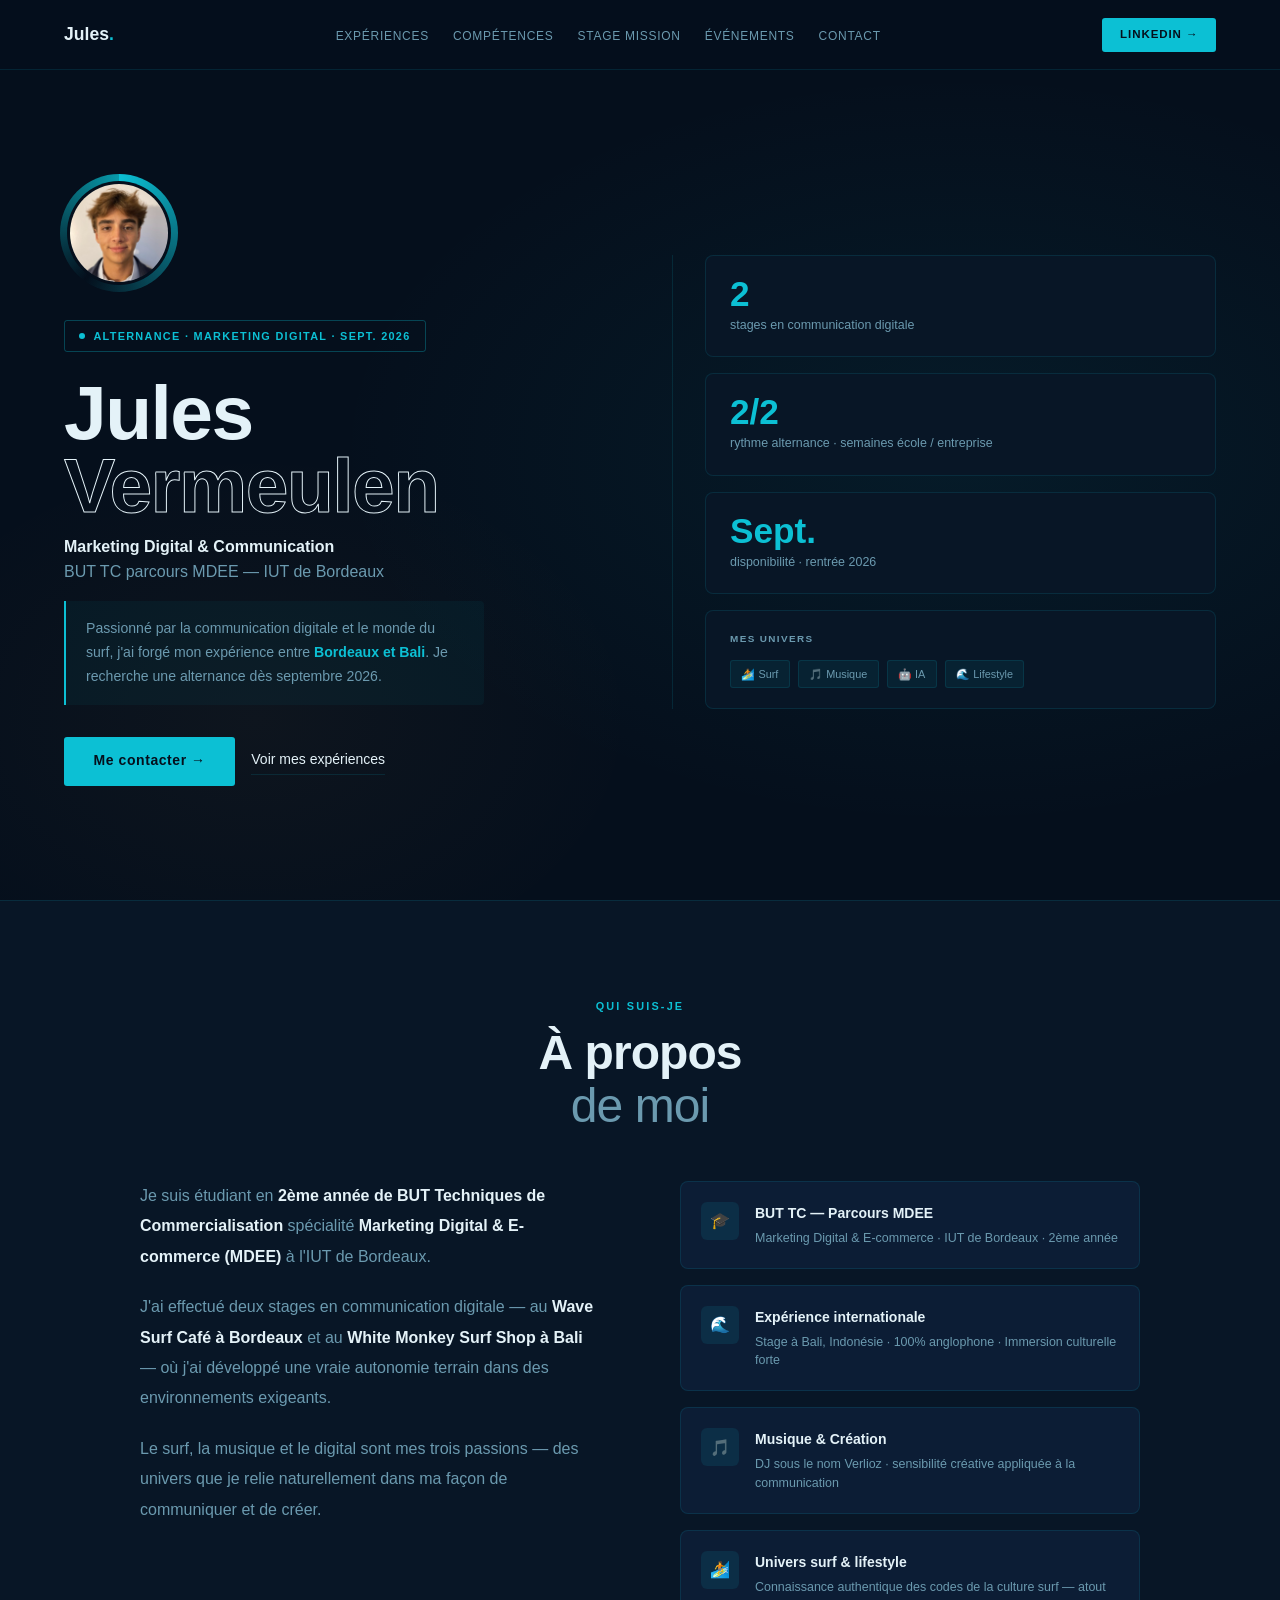
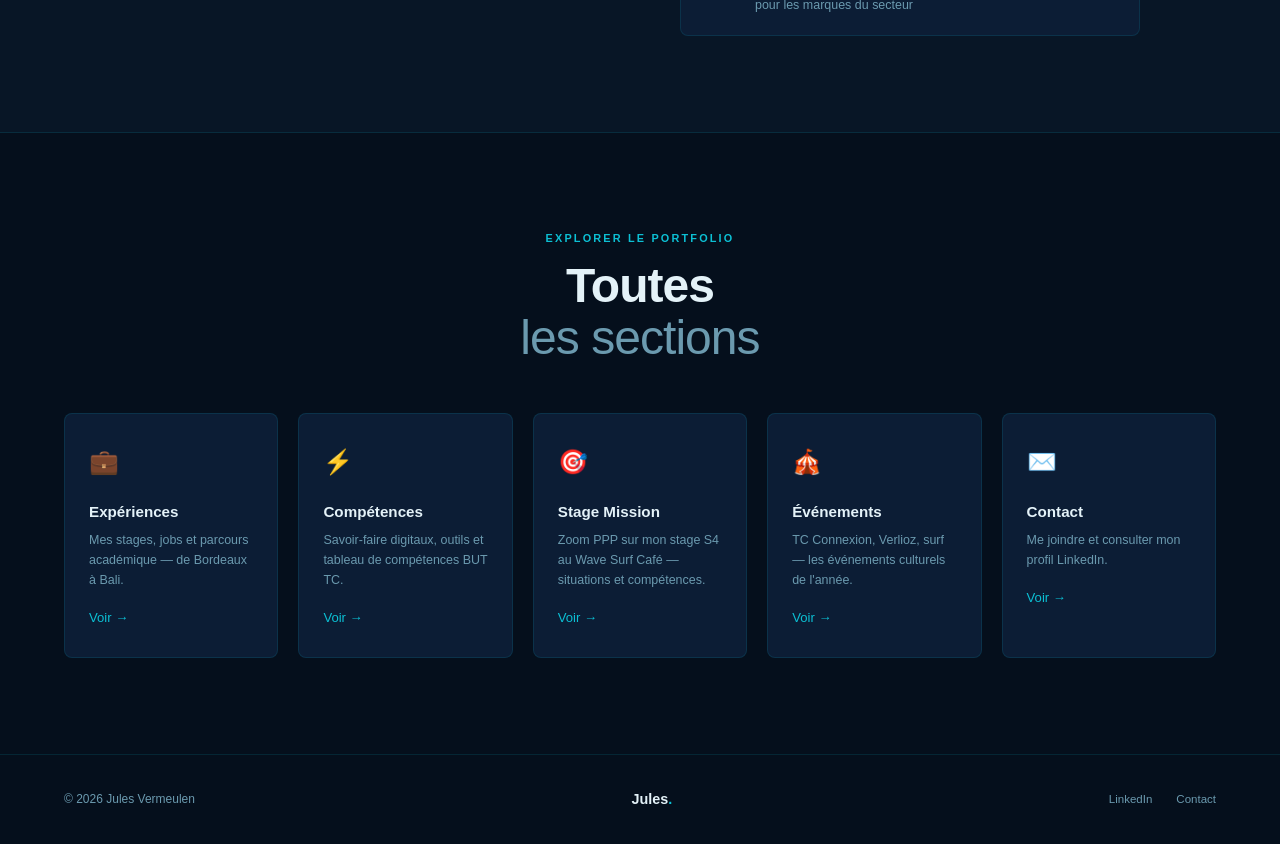
==== commit 584fb206: "Refonte complète : animations, responsive, carte, LinkedIn corrigé - LinkedIn URL corrigé partout (/" ====
--- a/index.html
+++ b/index.html
@@ -13,11 +13,14 @@
   <ul class="nav-links">
     <li><a href="experiences.html">Expériences</a></li>
     <li><a href="competences.html">Compétences</a></li>
-    <li><a href="alternance.html">Alternance S4</a></li>
+    <li><a href="stage-mission.html">Stage Mission</a></li>
     <li><a href="evenements.html">Événements</a></li>
     <li><a href="contact.html">Contact</a></li>
   </ul>
-  <a href="https://www.linkedin.com/in/julesvermeulen/" target="_blank" class="nav-cta">LinkedIn →</a>
+  <button class="nav-toggle" aria-label="Menu">
+    <span></span><span></span><span></span>
+  </button>
+  <a href="https://www.linkedin.com/in/jules-vermeulen/" target="_blank" class="nav-cta">LinkedIn →</a>
 </nav>
 
 <!-- HERO -->
@@ -28,8 +31,7 @@
       <div class="photo-ring-inner"></div>
       <img src="photo.jpg" alt="Jules Vermeulen" class="hero-photo">
     </div>
-
-    <div class="hero-tag">Recherche d'alternance · Marketing Digital · 2026</div>
+    <div class="hero-tag">Alternance · Marketing Digital · Sept. 2026</div>
     <h1 class="hero-name">Jules<br><em>Vermeulen</em></h1>
     <p class="hero-role">
       <strong>Marketing Digital & Communication</strong><br>
@@ -58,12 +60,12 @@
       <div class="hero-stat-label">disponibilité · rentrée 2026</div>
     </div>
     <div class="hero-stat">
-      <div style="font-size:0.65rem;font-weight:600;letter-spacing:0.12em;text-transform:uppercase;color:var(--muted);margin-bottom:0.75rem;">Mes univers</div>
+      <div style="font-size:0.62rem;font-weight:700;letter-spacing:0.14em;text-transform:uppercase;color:var(--muted);margin-bottom:0.75rem;">Mes univers</div>
       <div class="hero-tags-list">
         <span class="tag">🏄 Surf</span>
-        <span class="tag">🤖 IA & automatisation</span>
-        <span class="tag">🌊 Bordeaux / Paris</span>
-        <span class="tag">🌿 Éco-responsable</span>
+        <span class="tag">🎵 Musique</span>
+        <span class="tag">🤖 IA</span>
+        <span class="tag">🌊 Lifestyle</span>
       </div>
     </div>
   </div>
@@ -73,23 +75,17 @@
 <section class="alt">
   <div class="section-label">Qui suis-je</div>
   <h2 class="section-title">À propos<br><em>de moi</em></h2>
-  <div style="display:grid;grid-template-columns:1fr 1fr;gap:5rem;align-items:start;">
-    <div>
-      <p style="color:var(--muted);margin-bottom:1.25rem;line-height:1.9;">
-        Je suis étudiant en <strong style="color:var(--text)">2ème année de BUT Techniques de Commercialisation</strong> spécialité <strong style="color:var(--text)">Marketing Digital & E-commerce (MDEE)</strong> à l'IUT de Bordeaux.
-      </p>
-      <p style="color:var(--muted);margin-bottom:1.25rem;line-height:1.9;">
-        J'ai effectué deux stages en communication digitale — au <strong style="color:var(--text)">Wave Surf Café à Bordeaux</strong> et au <strong style="color:var(--text)">White Monkey Surf Shop à Bali</strong> — où j'ai développé une vraie autonomie terrain dans des environnements exigeants.
-      </p>
-      <p style="color:var(--muted);line-height:1.9;">
-        Le surf n'est pas qu'une passion : c'est une philosophie de l'adaptation, de la persévérance et de la lecture de l'environnement — des qualités que j'applique au quotidien dans mes projets marketing.
-      </p>
+  <div class="about-grid" style="display:grid;grid-template-columns:1fr 1fr;gap:5rem;align-items:start;max-width:1000px;margin:0 auto;">
+    <div class="will-animate">
+      <p style="color:var(--muted);margin-bottom:1.25rem;line-height:1.9;">Je suis étudiant en <strong style="color:var(--text)">2ème année de BUT Techniques de Commercialisation</strong> spécialité <strong style="color:var(--text)">Marketing Digital & E-commerce (MDEE)</strong> à l'IUT de Bordeaux.</p>
+      <p style="color:var(--muted);margin-bottom:1.25rem;line-height:1.9;">J'ai effectué deux stages en communication digitale — au <strong style="color:var(--text)">Wave Surf Café à Bordeaux</strong> et au <strong style="color:var(--text)">White Monkey Surf Shop à Bali</strong> — où j'ai développé une vraie autonomie terrain dans des environnements exigeants.</p>
+      <p style="color:var(--muted);line-height:1.9;">Le surf, la musique et le digital sont mes trois passions — des univers que je relie naturellement dans ma façon de communiquer et de créer.</p>
     </div>
     <div style="display:flex;flex-direction:column;gap:1rem;">
-      <div class="reason-card"><div class="reason-icon">🎓</div><div><h4>BUT TC — Parcours MDEE</h4><p>Marketing Digital & E-commerce · IUT de Bordeaux · 2ème année</p></div></div>
-      <div class="reason-card"><div class="reason-icon">🌊</div><div><h4>Expérience internationale</h4><p>Stage à Bali, Indonésie · 100% anglophone · Immersion culturelle forte</p></div></div>
-      <div class="reason-card"><div class="reason-icon">🤖</div><div><h4>IA & outils no-code</h4><p>Utilisation quotidienne des outils IA pour optimiser la création de contenu et l'analyse</p></div></div>
-      <div class="reason-card"><div class="reason-icon">🏄</div><div><h4>Univers surf & lifestyle</h4><p>Connaissance authentique des codes de la culture surf — atout pour les marques du secteur</p></div></div>
+      <div class="reason-card will-animate delay-1"><div class="reason-icon">🎓</div><div><h4>BUT TC — Parcours MDEE</h4><p>Marketing Digital & E-commerce · IUT de Bordeaux · 2ème année</p></div></div>
+      <div class="reason-card will-animate delay-2"><div class="reason-icon">🌊</div><div><h4>Expérience internationale</h4><p>Stage à Bali, Indonésie · 100% anglophone · Immersion culturelle forte</p></div></div>
+      <div class="reason-card will-animate delay-3"><div class="reason-icon">🎵</div><div><h4>Musique & Création</h4><p>DJ sous le nom Verlioz · sensibilité créative appliquée à la communication</p></div></div>
+      <div class="reason-card will-animate delay-4"><div class="reason-icon">🏄</div><div><h4>Univers surf & lifestyle</h4><p>Connaissance authentique des codes de la culture surf — atout pour les marques du secteur</p></div></div>
     </div>
   </div>
 </section>
@@ -99,35 +95,35 @@
   <div class="section-label">Explorer le portfolio</div>
   <h2 class="section-title">Toutes<br><em>les sections</em></h2>
   <div class="page-cards">
-    <a href="experiences.html" class="page-card">
+    <a href="experiences.html" class="page-card will-animate delay-1">
       <div class="page-card-icon">💼</div>
       <div class="page-card-title">Expériences</div>
       <div class="page-card-desc">Mes stages, jobs et parcours académique — de Bordeaux à Bali.</div>
-      <span class="page-card-arrow">Voir les expériences →</span>
+      <span class="page-card-arrow">Voir →</span>
     </a>
-    <a href="competences.html" class="page-card">
+    <a href="competences.html" class="page-card will-animate delay-2">
       <div class="page-card-icon">⚡</div>
       <div class="page-card-title">Compétences</div>
-      <div class="page-card-desc">Savoir-faire digitaux, outils maîtrisés et tableau de compétences BUT TC.</div>
-      <span class="page-card-arrow">Voir les compétences →</span>
+      <div class="page-card-desc">Savoir-faire digitaux, outils et tableau de compétences BUT TC.</div>
+      <span class="page-card-arrow">Voir →</span>
     </a>
-    <a href="alternance.html" class="page-card">
+    <a href="stage-mission.html" class="page-card will-animate delay-3">
       <div class="page-card-icon">🎯</div>
-      <div class="page-card-title">Alternance S4</div>
-      <div class="page-card-desc">Zoom PPP sur mon stage S4 au Wave Surf Café — compétences acquises et situations.</div>
-      <span class="page-card-arrow">Voir l'alternance S4 →</span>
+      <div class="page-card-title">Stage Mission</div>
+      <div class="page-card-desc">Zoom PPP sur mon stage S4 au Wave Surf Café — situations et compétences.</div>
+      <span class="page-card-arrow">Voir →</span>
     </a>
-    <a href="evenements.html" class="page-card">
+    <a href="evenements.html" class="page-card will-animate delay-4">
       <div class="page-card-icon">🎪</div>
-      <div class="page-card-title">Événements culturels</div>
-      <div class="page-card-desc">Les événements à dimension culturelle de cette année et leur impact sur mon projet.</div>
-      <span class="page-card-arrow">Voir les événements →</span>
+      <div class="page-card-title">Événements</div>
+      <div class="page-card-desc">TC Connexion, Verlioz, surf — les événements culturels de l'année.</div>
+      <span class="page-card-arrow">Voir →</span>
     </a>
-    <a href="contact.html" class="page-card">
+    <a href="contact.html" class="page-card will-animate delay-5">
       <div class="page-card-icon">✉️</div>
-      <div class="page-card-title">Contact & LinkedIn</div>
-      <div class="page-card-desc">Me contacter, consulter mon profil LinkedIn et mes posts professionnels.</div>
-      <span class="page-card-arrow">Me contacter →</span>
+      <div class="page-card-title">Contact</div>
+      <div class="page-card-desc">Me joindre et consulter mon profil LinkedIn.</div>
+      <span class="page-card-arrow">Voir →</span>
     </a>
   </div>
 </section>
@@ -136,10 +132,11 @@
   <span class="footer-copy">© 2026 Jules Vermeulen</span>
   <span class="footer-logo">Jules<span>.</span></span>
   <div class="footer-links">
-    <a href="https://www.linkedin.com/in/julesvermeulen/" target="_blank">LinkedIn</a>
+    <a href="https://www.linkedin.com/in/jules-vermeulen/" target="_blank">LinkedIn</a>
     <a href="contact.html">Contact</a>
   </div>
 </footer>
 
+<script src="anim.js"></script>
 </body>
 </html>
--- a/style.css
+++ b/style.css
@@ -11,6 +11,7 @@
   --text: #E4F2F8;
   --muted: #6B9AAF;
   --border: rgba(12,192,212,0.13);
+  --radius: 8px;
 }
 
 html { scroll-behavior: smooth; }
@@ -23,6 +24,41 @@
   overflow-x: hidden;
 }
 
+/* === ANIMATIONS === */
+@keyframes fadeUp {
+  from { opacity: 0; transform: translateY(28px); }
+  to   { opacity: 1; transform: translateY(0); }
+}
+@keyframes fadeIn {
+  from { opacity: 0; }
+  to   { opacity: 1; }
+}
+@keyframes spin { from { transform: rotate(0deg); } to { transform: rotate(360deg); } }
+@keyframes pulse { 0%,100%{opacity:1;transform:scale(1)} 50%{opacity:0.4;transform:scale(0.7)} }
+@keyframes waveFloat {
+  0%,100% { transform: translateY(0); }
+  50%     { transform: translateY(-8px); }
+}
+@keyframes shimmer {
+  0%   { background-position: -200% center; }
+  100% { background-position:  200% center; }
+}
+
+.animate-hidden {
+  opacity: 0;
+  transform: translateY(28px);
+  transition: opacity 0.6s ease, transform 0.6s ease;
+}
+.animate-hidden.visible {
+  opacity: 1;
+  transform: translateY(0);
+}
+.delay-1 { transition-delay: 0.1s !important; }
+.delay-2 { transition-delay: 0.2s !important; }
+.delay-3 { transition-delay: 0.3s !important; }
+.delay-4 { transition-delay: 0.4s !important; }
+.delay-5 { transition-delay: 0.5s !important; }
+
 /* === NAV === */
 nav {
   position: fixed;
@@ -31,48 +67,69 @@
   display: flex;
   align-items: center;
   justify-content: space-between;
-  padding: 1.25rem 5vw;
+  padding: 1.1rem 5vw;
   background: rgba(5,15,28,0.93);
   backdrop-filter: blur(14px);
+  -webkit-backdrop-filter: blur(14px);
   border-bottom: 0.5px solid var(--border);
 }
 .nav-logo { font-size: 1.1rem; font-weight: 800; color: var(--text); text-decoration: none; }
 .nav-logo span { color: var(--accent); }
-.nav-links { display: flex; gap: 1.75rem; list-style: none; align-items: center; }
+.nav-links { display: flex; gap: 1.5rem; list-style: none; align-items: center; }
 .nav-links a {
-  font-size: 0.78rem;
+  font-size: 0.75rem;
   font-weight: 500;
   color: var(--muted);
   text-decoration: none;
-  letter-spacing: 0.05em;
+  letter-spacing: 0.06em;
   text-transform: uppercase;
   transition: color 0.2s;
+  white-space: nowrap;
 }
 .nav-links a:hover, .nav-links a.active { color: var(--accent); }
 .nav-cta {
-  font-size: 0.75rem;
+  font-size: 0.72rem;
   font-weight: 700;
   letter-spacing: 0.08em;
   text-transform: uppercase;
   color: var(--bg);
   background: var(--accent);
   padding: 0.45rem 1.1rem;
-  border-radius: 2px;
+  border-radius: 3px;
   text-decoration: none;
   transition: opacity 0.2s;
   white-space: nowrap;
+  flex-shrink: 0;
 }
 .nav-cta:hover { opacity: 0.85; }
 
-/* === BASE SECTIONS === */
+/* Hamburger */
+.nav-toggle {
+  display: none;
+  flex-direction: column;
+  gap: 5px;
+  cursor: pointer;
+  padding: 4px;
+}
+.nav-toggle span {
+  display: block;
+  width: 22px;
+  height: 2px;
+  background: var(--text);
+  border-radius: 2px;
+  transition: all 0.3s;
+}
+
+/* === SECTIONS === */
 section { padding: 6rem 5vw; }
 .section-label {
-  font-size: 0.7rem;
-  font-weight: 600;
-  letter-spacing: 0.18em;
+  font-size: 0.68rem;
+  font-weight: 700;
+  letter-spacing: 0.2em;
   text-transform: uppercase;
   color: var(--accent);
-  margin-bottom: 0.85rem;
+  margin-bottom: 0.75rem;
+  text-align: center;
 }
 .section-title {
   font-size: clamp(2rem, 4vw, 3rem);
@@ -80,6 +137,7 @@
   line-height: 1.1;
   letter-spacing: -0.02em;
   margin-bottom: 3rem;
+  text-align: center;
 }
 .section-title em { font-style: normal; color: var(--muted); font-weight: 400; }
 section.alt {
@@ -88,6 +146,9 @@
   border-bottom: 0.5px solid var(--border);
 }
 
+/* Left-aligned title variant */
+.section-title.left, .section-label.left { text-align: left; }
+
 /* === BUTTONS === */
 .btn-primary {
   display: inline-flex;
@@ -99,11 +160,11 @@
   font-weight: 700;
   letter-spacing: 0.04em;
   text-decoration: none;
-  padding: 0.75rem 1.75rem;
+  padding: 0.8rem 1.85rem;
   border-radius: 3px;
-  transition: opacity 0.2s;
-}
-.btn-primary:hover { opacity: 0.85; }
+  transition: opacity 0.2s, transform 0.2s;
+}
+.btn-primary:hover { opacity: 0.88; transform: translateY(-1px); }
 .btn-ghost {
   color: var(--text);
   font-size: 0.875rem;
@@ -111,39 +172,67 @@
   text-decoration: none;
   border-bottom: 1px solid var(--border);
   padding-bottom: 2px;
+  transition: color 0.2s;
 }
 .btn-ghost:hover { color: var(--accent); }
 
 /* === TAG === */
 .tag {
-  font-size: 0.7rem;
+  font-size: 0.68rem;
   font-weight: 500;
   padding: 0.25rem 0.65rem;
   background: rgba(12,192,212,0.07);
   border: 0.5px solid var(--border);
-  border-radius: 2px;
+  border-radius: 3px;
   color: var(--muted);
 }
 
 /* === PAGE HEADER === */
 .page-header {
-  padding: 8rem 5vw 4rem;
+  padding: 8rem 5vw 4.5rem;
   background: var(--bg2);
   border-bottom: 0.5px solid var(--border);
   position: relative;
   overflow: hidden;
+  text-align: center;
 }
 .page-header::before {
   content: '';
   position: absolute;
   inset: 0;
-  background: radial-gradient(ellipse 60% 80% at 80% 50%, rgba(12,192,212,0.06) 0%, transparent 70%);
+  background:
+    radial-gradient(ellipse 70% 90% at 50% 50%, rgba(12,192,212,0.07) 0%, transparent 65%),
+    radial-gradient(ellipse 40% 40% at 80% 20%, rgba(232,168,78,0.04) 0%, transparent 60%);
   pointer-events: none;
 }
-.page-header-label { font-size: 0.7rem; font-weight: 600; letter-spacing: 0.18em; text-transform: uppercase; color: var(--accent); margin-bottom: 0.85rem; }
-.page-header-title { font-size: clamp(2.5rem, 5vw, 4rem); font-weight: 800; line-height: 1; letter-spacing: -0.02em; position: relative; }
+.page-header-label {
+  font-size: 0.68rem;
+  font-weight: 700;
+  letter-spacing: 0.2em;
+  text-transform: uppercase;
+  color: var(--accent);
+  margin-bottom: 0.85rem;
+  position: relative;
+  animation: fadeIn 0.6s ease both;
+}
+.page-header-title {
+  font-size: clamp(2.8rem, 6vw, 5rem);
+  font-weight: 800;
+  line-height: 1;
+  letter-spacing: -0.03em;
+  position: relative;
+  animation: fadeUp 0.7s ease both 0.1s;
+}
 .page-header-title em { font-style: normal; color: var(--muted); font-weight: 400; }
-.page-header-sub { font-size: 0.95rem; color: var(--muted); margin-top: 1rem; max-width: 560px; line-height: 1.7; position: relative; }
+.page-header-sub {
+  font-size: 0.95rem;
+  color: var(--muted);
+  margin: 1.25rem auto 0;
+  max-width: 520px;
+  line-height: 1.8;
+  position: relative;
+  animation: fadeUp 0.7s ease both 0.2s;
+}
 
 /* === HERO (index) === */
 .hero {
@@ -161,41 +250,52 @@
   position: absolute;
   inset: 0;
   background:
-    radial-gradient(ellipse 70% 60% at 75% 50%, rgba(12,192,212,0.06) 0%, transparent 70%),
+    radial-gradient(ellipse 70% 60% at 75% 50%, rgba(12,192,212,0.07) 0%, transparent 70%),
     radial-gradient(ellipse 50% 50% at 20% 80%, rgba(232,168,78,0.04) 0%, transparent 60%);
   pointer-events: none;
 }
-.hero-left { position: relative; z-index: 2; }
+.hero-left {
+  position: relative;
+  z-index: 2;
+  animation: fadeUp 0.8s ease both 0.1s;
+}
+.hero-right {
+  position: relative;
+  z-index: 2;
+  display: flex;
+  flex-direction: column;
+  gap: 1rem;
+  padding-left: 2rem;
+  border-left: 1px solid var(--border);
+  animation: fadeUp 0.8s ease both 0.25s;
+}
 
 .photo-wrapper { position: relative; width: 110px; height: 110px; margin-bottom: 2rem; }
 .photo-ring { position: absolute; inset: -4px; border-radius: 50%; background: conic-gradient(var(--accent) 0%, transparent 60%, var(--accent2) 100%); animation: spin 3s linear infinite; }
 .photo-ring-inner { position: absolute; inset: 3px; border-radius: 50%; background: var(--bg); }
 .hero-photo { position: absolute; inset: 6px; width: calc(100% - 12px); height: calc(100% - 12px); border-radius: 50%; object-fit: cover; z-index: 1; }
-@keyframes spin { from { transform: rotate(0deg); } to { transform: rotate(360deg); } }
 
 .hero-tag {
   display: inline-flex;
   align-items: center;
   gap: 0.5rem;
-  font-size: 0.7rem;
-  font-weight: 500;
+  font-size: 0.68rem;
+  font-weight: 600;
   letter-spacing: 0.12em;
   text-transform: uppercase;
   color: var(--accent);
   border: 0.5px solid rgba(12,192,212,0.3);
   padding: 0.35rem 0.9rem;
-  border-radius: 2px;
+  border-radius: 3px;
   margin-bottom: 1.5rem;
 }
 .hero-tag::before { content: ''; width: 6px; height: 6px; background: var(--accent); border-radius: 50%; animation: pulse 2s ease-in-out infinite; }
-@keyframes pulse { 0%,100%{opacity:1;transform:scale(1)} 50%{opacity:0.4;transform:scale(0.7)} }
-
 .hero-name { font-size: clamp(3rem, 6vw, 5rem); font-weight: 800; line-height: 0.95; letter-spacing: -0.02em; margin-bottom: 0.75rem; }
 .hero-name em { font-style: normal; -webkit-text-stroke: 1px var(--text); color: transparent; }
 .hero-role { font-size: 1rem; color: var(--muted); margin-bottom: 1rem; line-height: 1.6; }
 .hero-role strong { color: var(--text); font-weight: 600; }
 .hero-desc {
-  font-size: 0.9rem;
+  font-size: 0.88rem;
   color: var(--muted);
   max-width: 420px;
   margin-bottom: 2rem;
@@ -207,52 +307,48 @@
 .hero-desc strong { color: var(--accent); font-weight: 600; }
 .hero-actions { display: flex; gap: 1rem; align-items: center; flex-wrap: wrap; }
 
-.hero-right {
-  position: relative;
-  z-index: 2;
-  display: flex;
-  flex-direction: column;
-  gap: 1rem;
-  padding-left: 2rem;
-  border-left: 1px solid var(--border);
-}
-.hero-stat { padding: 1.25rem 1.5rem; background: var(--bg2); border: 0.5px solid var(--border); border-radius: 4px; transition: border-color 0.2s; }
-.hero-stat:hover { border-color: rgba(12,192,212,0.3); }
+.hero-stat { padding: 1.25rem 1.5rem; background: var(--bg2); border: 0.5px solid var(--border); border-radius: var(--radius); transition: border-color 0.2s, transform 0.2s; }
+.hero-stat:hover { border-color: rgba(12,192,212,0.35); transform: translateX(4px); }
 .hero-stat-num { font-size: 2.2rem; font-weight: 800; color: var(--accent); line-height: 1; margin-bottom: 0.25rem; }
 .hero-stat-label { font-size: 0.78rem; color: var(--muted); }
 .hero-tags-list { display: flex; flex-wrap: wrap; gap: 0.5rem; margin-top: 0.5rem; }
 
 /* === PAGE NAV CARDS (index) === */
-.page-cards { display: grid; grid-template-columns: repeat(auto-fit, minmax(220px, 1fr)); gap: 1.25rem; }
+.page-cards { display: grid; grid-template-columns: repeat(auto-fit, minmax(200px, 1fr)); gap: 1.25rem; }
 .page-card {
   display: block;
-  padding: 1.75rem;
+  padding: 1.75rem 1.5rem;
   background: var(--bg3);
   border: 0.5px solid var(--border);
-  border-radius: 6px;
+  border-radius: var(--radius);
   text-decoration: none;
   color: var(--text);
-  transition: border-color 0.2s, transform 0.2s;
-}
-.page-card:hover { border-color: rgba(12,192,212,0.35); transform: translateY(-2px); }
+  transition: border-color 0.25s, transform 0.25s, box-shadow 0.25s;
+}
+.page-card:hover {
+  border-color: rgba(12,192,212,0.4);
+  transform: translateY(-4px);
+  box-shadow: 0 12px 32px rgba(12,192,212,0.08);
+}
 .page-card-icon { font-size: 1.5rem; margin-bottom: 1rem; }
 .page-card-title { font-size: 0.95rem; font-weight: 700; margin-bottom: 0.4rem; }
 .page-card-desc { font-size: 0.78rem; color: var(--muted); line-height: 1.6; }
-.page-card-arrow { color: var(--accent); font-size: 0.82rem; margin-top: 1rem; display: block; }
+.page-card-arrow { color: var(--accent); font-size: 0.82rem; margin-top: 1rem; display: block; transition: transform 0.2s; }
+.page-card:hover .page-card-arrow { transform: translateX(4px); }
 
 /* === ABOUT CARDS === */
-.reason-card { display: flex; gap: 1rem; align-items: flex-start; padding: 1.25rem; background: var(--bg3); border: 0.5px solid var(--border); border-radius: 6px; transition: border-color 0.2s; }
-.reason-card:hover { border-color: rgba(12,192,212,0.3); }
-.reason-icon { font-size: 1rem; width: 38px; height: 38px; background: rgba(12,192,212,0.1); border-radius: 4px; display: flex; align-items: center; justify-content: center; flex-shrink: 0; }
+.reason-card { display: flex; gap: 1rem; align-items: flex-start; padding: 1.25rem; background: var(--bg3); border: 0.5px solid var(--border); border-radius: var(--radius); transition: border-color 0.2s, transform 0.2s; }
+.reason-card:hover { border-color: rgba(12,192,212,0.3); transform: translateX(4px); }
+.reason-icon { font-size: 1rem; width: 38px; height: 38px; background: rgba(12,192,212,0.1); border-radius: 6px; display: flex; align-items: center; justify-content: center; flex-shrink: 0; }
 .reason-card h4 { font-size: 0.875rem; font-weight: 700; margin-bottom: 0.2rem; color: var(--text); }
 .reason-card p { font-size: 0.78rem; color: var(--muted); line-height: 1.5; }
 
 /* === EXPERIENCES === */
-.exp-timeline { position: relative; padding-left: 2rem; max-width: 820px; }
+.exp-timeline { position: relative; padding-left: 2rem; max-width: 820px; margin: 0 auto; }
 .exp-timeline::before { content: ''; position: absolute; left: 0; top: 0.5rem; bottom: 0; width: 1px; background: linear-gradient(to bottom, var(--accent), transparent); }
 .exp-item { position: relative; margin-bottom: 3rem; padding-left: 2.5rem; }
-.exp-item::before { content: ''; position: absolute; left: -2rem; top: 0.6rem; width: 9px; height: 9px; background: var(--accent); border-radius: 50%; border: 2px solid var(--bg); box-shadow: 0 0 8px rgba(12,192,212,0.5); }
-.exp-period { font-size: 0.7rem; font-weight: 600; letter-spacing: 0.1em; text-transform: uppercase; color: var(--accent); margin-bottom: 0.4rem; }
+.exp-item::before { content: ''; position: absolute; left: -2rem; top: 0.6rem; width: 9px; height: 9px; background: var(--accent); border-radius: 50%; border: 2px solid var(--bg); box-shadow: 0 0 10px rgba(12,192,212,0.6); }
+.exp-period { font-size: 0.68rem; font-weight: 700; letter-spacing: 0.12em; text-transform: uppercase; color: var(--accent); margin-bottom: 0.4rem; }
 .exp-title { font-size: 1.2rem; font-weight: 700; margin-bottom: 0.2rem; }
 .exp-company { font-size: 0.875rem; color: var(--muted); margin-bottom: 0.9rem; }
 .exp-missions { list-style: none; display: flex; flex-direction: column; gap: 0.45rem; }
@@ -261,11 +357,11 @@
 .exp-tags { display: flex; flex-wrap: wrap; gap: 0.4rem; margin-top: 0.9rem; }
 
 /* === SKILLS === */
-.skills-grid { display: grid; grid-template-columns: repeat(auto-fit, minmax(230px, 1fr)); gap: 1.5rem; }
-.skill-category { background: var(--bg3); border: 0.5px solid var(--border); border-radius: 6px; padding: 1.5rem; transition: border-color 0.2s; }
-.skill-category:hover { border-color: rgba(12,192,212,0.25); }
+.skills-grid { display: grid; grid-template-columns: repeat(auto-fit, minmax(230px, 1fr)); gap: 1.5rem; max-width: 1000px; margin: 0 auto; }
+.skill-category { background: var(--bg3); border: 0.5px solid var(--border); border-radius: var(--radius); padding: 1.5rem; transition: border-color 0.2s, transform 0.2s; }
+.skill-category:hover { border-color: rgba(12,192,212,0.3); transform: translateY(-2px); }
 .skill-cat-header { display: flex; align-items: center; gap: 0.75rem; margin-bottom: 1.25rem; }
-.skill-cat-icon { font-size: 1rem; width: 34px; height: 34px; background: rgba(12,192,212,0.1); border-radius: 4px; display: flex; align-items: center; justify-content: center; }
+.skill-cat-icon { font-size: 1rem; width: 34px; height: 34px; background: rgba(12,192,212,0.1); border-radius: 6px; display: flex; align-items: center; justify-content: center; }
 .skill-cat-title { font-size: 0.9rem; font-weight: 700; }
 .skill-list { display: flex; flex-direction: column; gap: 0.8rem; }
 .skill-item { display: flex; flex-direction: column; gap: 0.3rem; }
@@ -273,95 +369,145 @@
 .skill-name { font-size: 0.82rem; color: var(--text); }
 .skill-pct { font-size: 0.7rem; color: var(--muted); font-weight: 600; }
 .skill-bar { height: 3px; background: rgba(255,255,255,0.05); border-radius: 2px; overflow: hidden; }
-.skill-bar-fill { height: 100%; background: linear-gradient(90deg, var(--accent), var(--accent2)); border-radius: 2px; }
-
-.lang-grid { display: flex; gap: 1rem; margin-top: 2.5rem; flex-wrap: wrap; }
-.lang-card { flex: 1; min-width: 130px; background: var(--bg3); border: 0.5px solid var(--border); border-radius: 6px; padding: 1.25rem; text-align: center; }
+.skill-bar-fill { height: 100%; background: linear-gradient(90deg, var(--accent), var(--accent2)); border-radius: 2px; transform-origin: left; animation: growBar 1s ease both; }
+@keyframes growBar { from { transform: scaleX(0); } to { transform: scaleX(1); } }
+
+.lang-grid { display: flex; gap: 1rem; margin-top: 2.5rem; flex-wrap: wrap; justify-content: center; }
+.lang-card { flex: 1; min-width: 130px; max-width: 200px; background: var(--bg3); border: 0.5px solid var(--border); border-radius: var(--radius); padding: 1.25rem; text-align: center; transition: border-color 0.2s, transform 0.2s; }
+.lang-card:hover { border-color: rgba(12,192,212,0.3); transform: translateY(-2px); }
 .lang-flag { font-size: 1.4rem; margin-bottom: 0.4rem; }
 .lang-name { font-size: 0.875rem; font-weight: 700; margin-bottom: 0.2rem; }
 .lang-level { font-size: 0.7rem; color: var(--muted); }
 
 /* === COMPETENCY TABLE (PPP) === */
-.comp-table-wrap { overflow-x: auto; margin-top: 2rem; }
+.comp-table-wrap { overflow-x: auto; margin-top: 2rem; border-radius: var(--radius); border: 0.5px solid var(--border); }
 .comp-table { width: 100%; border-collapse: collapse; min-width: 600px; }
 .comp-table th {
-  font-size: 0.68rem;
-  font-weight: 600;
-  letter-spacing: 0.12em;
+  font-size: 0.65rem;
+  font-weight: 700;
+  letter-spacing: 0.14em;
   text-transform: uppercase;
   color: var(--accent);
   text-align: left;
-  padding: 0.85rem 1rem;
+  padding: 1rem 1.25rem;
+  background: var(--bg3);
   border-bottom: 1px solid var(--border);
-  background: var(--bg3);
 }
 .comp-table td {
   font-size: 0.82rem;
   color: var(--muted);
-  padding: 1rem 1rem;
+  padding: 1rem 1.25rem;
   border-bottom: 0.5px solid var(--border);
   vertical-align: top;
-  line-height: 1.6;
+  line-height: 1.7;
 }
 .comp-table td:first-child { color: var(--text); font-weight: 600; width: 30%; }
+.comp-table tr:last-child td { border-bottom: none; }
 .comp-table tr:hover td { background: rgba(12,192,212,0.03); }
 .mastery-badge {
   display: inline-block;
-  font-size: 0.65rem;
+  font-size: 0.62rem;
   font-weight: 700;
   letter-spacing: 0.08em;
   text-transform: uppercase;
-  padding: 0.22rem 0.6rem;
-  border-radius: 2px;
+  padding: 0.22rem 0.65rem;
+  border-radius: 3px;
   white-space: nowrap;
 }
-.m1 { background: rgba(12,192,212,0.1); color: #7ee8f4; border: 0.5px solid rgba(12,192,212,0.2); }
-.m2 { background: rgba(12,192,212,0.18); color: #30d4e8; border: 0.5px solid rgba(12,192,212,0.3); }
-.m3 { background: rgba(12,192,212,0.28); color: #0EDDF0; border: 0.5px solid rgba(12,192,212,0.45); }
+.m1 { background: rgba(12,192,212,0.08); color: #7ee8f4; border: 0.5px solid rgba(12,192,212,0.18); }
+.m2 { background: rgba(12,192,212,0.16); color: #30d4e8; border: 0.5px solid rgba(12,192,212,0.28); }
+.m3 { background: rgba(12,192,212,0.26); color: #0EDDF0; border: 0.5px solid rgba(12,192,212,0.45); }
 .m4 { background: rgba(232,168,78,0.18); color: var(--sand); border: 0.5px solid rgba(232,168,78,0.3); }
 
-/* === ALTERNANCE (PPP) === */
+/* === STAGE MISSION (PPP) === */
 .situation-card {
   background: var(--bg3);
   border: 0.5px solid var(--border);
-  border-radius: 6px;
-  padding: 1.75rem;
+  border-radius: var(--radius);
+  padding: 2rem;
   margin-bottom: 1.5rem;
   transition: border-color 0.2s;
 }
 .situation-card:hover { border-color: rgba(12,192,212,0.3); }
-.situation-num { font-size: 0.68rem; font-weight: 700; letter-spacing: 0.12em; text-transform: uppercase; color: var(--accent); margin-bottom: 0.5rem; }
-.situation-title { font-size: 1.05rem; font-weight: 700; margin-bottom: 1rem; }
-.situation-grid { display: grid; grid-template-columns: 1fr 1fr; gap: 1rem; }
-.situation-block label { display: block; font-size: 0.65rem; font-weight: 600; letter-spacing: 0.12em; text-transform: uppercase; color: var(--accent); margin-bottom: 0.35rem; }
-.situation-block p { font-size: 0.82rem; color: var(--muted); line-height: 1.6; }
-.situation-result { margin-top: 1rem; padding: 0.85rem 1rem; background: rgba(12,192,212,0.05); border-left: 2px solid var(--accent); border-radius: 0 3px 3px 0; font-size: 0.82rem; color: var(--text); }
+.situation-num { font-size: 0.62rem; font-weight: 700; letter-spacing: 0.14em; text-transform: uppercase; color: var(--accent); margin-bottom: 0.5rem; }
+.situation-title { font-size: 1.05rem; font-weight: 700; margin-bottom: 1.25rem; }
+.situation-grid { display: grid; grid-template-columns: 1fr 1fr; gap: 1.25rem; }
+.situation-block label { display: block; font-size: 0.62rem; font-weight: 700; letter-spacing: 0.14em; text-transform: uppercase; color: var(--accent); margin-bottom: 0.35rem; }
+.situation-block p { font-size: 0.82rem; color: var(--muted); line-height: 1.7; }
+.situation-result { margin-top: 1.25rem; padding: 0.9rem 1.1rem; background: rgba(12,192,212,0.05); border-left: 2px solid var(--accent); border-radius: 0 4px 4px 0; font-size: 0.82rem; color: var(--text); }
 .situation-result strong { color: var(--accent); }
 
+/* === MAP === */
+.map-container {
+  border-radius: var(--radius);
+  overflow: hidden;
+  border: 0.5px solid var(--border);
+  height: 380px;
+  position: relative;
+}
+
 /* === EVENTS (PPP) === */
-.events-grid { display: grid; grid-template-columns: repeat(auto-fit, minmax(300px, 1fr)); gap: 1.5rem; }
-.event-card { background: var(--bg3); border: 0.5px solid var(--border); border-radius: 6px; padding: 1.75rem; transition: border-color 0.2s; }
-.event-card:hover { border-color: rgba(12,192,212,0.3); }
-.event-badges { display: flex; gap: 0.5rem; margin-bottom: 1rem; flex-wrap: wrap; }
+.events-grid { display: grid; grid-template-columns: repeat(auto-fit, minmax(300px, 1fr)); gap: 1.75rem; }
+.event-card { background: var(--bg3); border: 0.5px solid var(--border); border-radius: var(--radius); overflow: hidden; transition: border-color 0.25s, transform 0.25s, box-shadow 0.25s; }
+.event-card:hover { border-color: rgba(12,192,212,0.35); transform: translateY(-4px); box-shadow: 0 16px 40px rgba(12,192,212,0.07); }
+.event-img {
+  width: 100%;
+  height: 220px;
+  object-fit: cover;
+  display: block;
+  background: var(--bg2);
+}
+.event-img-placeholder {
+  width: 100%;
+  height: 220px;
+  background: linear-gradient(135deg, var(--bg2), var(--bg3));
+  display: flex;
+  align-items: center;
+  justify-content: center;
+  font-size: 2.5rem;
+}
+.event-body { padding: 1.5rem; }
+.event-badges { display: flex; gap: 0.5rem; margin-bottom: 0.9rem; flex-wrap: wrap; }
 .badge {
   display: inline-block;
-  font-size: 0.62rem;
+  font-size: 0.6rem;
   font-weight: 700;
   letter-spacing: 0.1em;
   text-transform: uppercase;
-  padding: 0.2rem 0.6rem;
-  border-radius: 2px;
+  padding: 0.2rem 0.65rem;
+  border-radius: 3px;
 }
 .badge-tc { background: rgba(12,192,212,0.12); color: var(--accent); border: 0.5px solid rgba(12,192,212,0.25); }
 .badge-perso { background: rgba(232,168,78,0.12); color: var(--sand); border: 0.5px solid rgba(232,168,78,0.25); }
-.event-date { font-size: 0.7rem; color: var(--muted); margin-bottom: 0.5rem; }
-.event-title { font-size: 1.05rem; font-weight: 700; margin-bottom: 0.75rem; }
-.event-desc { font-size: 0.82rem; color: var(--muted); line-height: 1.7; margin-bottom: 1rem; }
-.event-impact { font-size: 0.8rem; padding: 0.75rem 1rem; background: rgba(12,192,212,0.05); border-left: 2px solid var(--accent); border-radius: 0 3px 3px 0; line-height: 1.6; }
+.event-date { font-size: 0.68rem; color: var(--muted); margin-bottom: 0.5rem; letter-spacing: 0.05em; }
+.event-title { font-size: 1.1rem; font-weight: 700; margin-bottom: 0.75rem; }
+.event-desc { font-size: 0.82rem; color: var(--muted); line-height: 1.75; margin-bottom: 1rem; }
+.event-impact { font-size: 0.8rem; padding: 0.8rem 1rem; background: rgba(12,192,212,0.05); border-left: 2px solid var(--accent); border-radius: 0 4px 4px 0; line-height: 1.65; }
 .event-impact strong { color: var(--accent); }
 
+/* === LINKEDIN POSTS === */
+.posts-grid { display: grid; grid-template-columns: repeat(auto-fit, minmax(280px, 1fr)); gap: 1.5rem; }
+.post-card { background: var(--bg3); border: 0.5px solid var(--border); border-radius: var(--radius); padding: 1.5rem; transition: border-color 0.2s, transform 0.2s; }
+.post-card:hover { border-color: rgba(12,192,212,0.3); transform: translateY(-2px); }
+.post-type-badge {
+  display: inline-block;
+  font-size: 0.6rem;
+  font-weight: 700;
+  letter-spacing: 0.1em;
+  text-transform: uppercase;
+  padding: 0.2rem 0.65rem;
+  border-radius: 3px;
+  margin-bottom: 0.9rem;
+  background: rgba(12,192,212,0.1);
+  color: var(--accent);
+  border: 0.5px solid rgba(12,192,212,0.2);
+}
+.post-type-badge.sand { background: rgba(232,168,78,0.1); color: var(--sand); border-color: rgba(232,168,78,0.2); }
+.post-content { font-size: 0.82rem; color: var(--muted); line-height: 1.75; }
+.post-content strong { color: var(--text); }
+
 /* === CONTACT === */
-.contact-cards { display: flex; flex-direction: column; gap: 1rem; max-width: 420px; margin: 0 auto; }
+.contact-cards { display: flex; flex-direction: column; gap: 1rem; max-width: 460px; margin: 0 auto; }
 .contact-card {
   display: flex;
   align-items: center;
@@ -369,24 +515,24 @@
   padding: 1.25rem 1.5rem;
   background: var(--bg2);
   border: 0.5px solid var(--border);
-  border-radius: 6px;
+  border-radius: var(--radius);
   text-decoration: none;
   color: var(--text);
-  transition: border-color 0.2s;
-}
-.contact-card:hover { border-color: rgba(12,192,212,0.4); }
+  transition: border-color 0.2s, transform 0.2s;
+}
+.contact-card:hover { border-color: rgba(12,192,212,0.4); transform: translateX(4px); }
 .contact-card-icon {
   font-size: 1.1rem;
-  width: 42px;
-  height: 42px;
+  width: 44px;
+  height: 44px;
   background: rgba(12,192,212,0.1);
-  border-radius: 4px;
+  border-radius: 6px;
   display: flex;
   align-items: center;
   justify-content: center;
   flex-shrink: 0;
 }
-.contact-card-label { font-size: 0.65rem; letter-spacing: 0.1em; text-transform: uppercase; color: var(--muted); margin-bottom: 0.2rem; }
+.contact-card-label { font-size: 0.62rem; letter-spacing: 0.12em; text-transform: uppercase; color: var(--muted); margin-bottom: 0.2rem; }
 .contact-card-value { font-size: 0.9rem; font-weight: 500; }
 
 .linkedin-block {
@@ -396,15 +542,15 @@
   padding: 1.75rem 2rem;
   background: rgba(12,192,212,0.06);
   border: 1px solid rgba(12,192,212,0.22);
-  border-radius: 8px;
+  border-radius: var(--radius);
   text-decoration: none;
   color: var(--text);
-  transition: border-color 0.2s, background 0.2s;
-  max-width: 420px;
+  transition: border-color 0.25s, background 0.25s, transform 0.25s;
+  max-width: 460px;
   margin: 1.5rem auto 0;
 }
-.linkedin-block:hover { border-color: var(--accent); background: rgba(12,192,212,0.1); }
-.linkedin-block-logo { font-size: 1.8rem; flex-shrink: 0; }
+.linkedin-block:hover { border-color: var(--accent); background: rgba(12,192,212,0.1); transform: translateY(-2px); }
+.linkedin-block-logo { font-size: 2rem; flex-shrink: 0; animation: waveFloat 3s ease-in-out infinite; }
 .linkedin-block-title { font-size: 1rem; font-weight: 700; margin-bottom: 0.2rem; }
 .linkedin-block-url { font-size: 0.78rem; color: var(--muted); }
 
@@ -418,18 +564,79 @@
   flex-wrap: wrap;
   gap: 1rem;
 }
-.footer-copy { font-size: 0.78rem; color: var(--muted); }
+.footer-copy { font-size: 0.75rem; color: var(--muted); }
 .footer-logo { font-size: 0.9rem; font-weight: 800; }
 .footer-logo span { color: var(--accent); }
 .footer-links { display: flex; gap: 1.5rem; }
-.footer-links a { font-size: 0.75rem; color: var(--muted); text-decoration: none; transition: color 0.2s; }
+.footer-links a { font-size: 0.72rem; color: var(--muted); text-decoration: none; transition: color 0.2s; }
 .footer-links a:hover { color: var(--accent); }
 
 /* === RESPONSIVE === */
+@media (max-width: 900px) {
+  .nav-links { gap: 1rem; }
+  .nav-links a { font-size: 0.68rem; }
+}
+
 @media (max-width: 768px) {
-  .hero { grid-template-columns: 1fr; padding-top: 7rem; }
+  /* Nav mobile */
+  .nav-links {
+    display: none;
+    position: fixed;
+    top: 60px; left: 0; right: 0;
+    background: rgba(5,15,28,0.97);
+    backdrop-filter: blur(16px);
+    flex-direction: column;
+    padding: 1.5rem 5vw 2rem;
+    border-bottom: 0.5px solid var(--border);
+    gap: 1.25rem;
+    z-index: 99;
+  }
+  .nav-links.open { display: flex; }
+  .nav-links a { font-size: 1rem; }
+  .nav-toggle { display: flex; }
+  .nav-cta { font-size: 0.68rem; padding: 0.4rem 0.9rem; }
+
+  /* Hero */
+  .hero { grid-template-columns: 1fr; padding: 7rem 5vw 4rem; gap: 2.5rem; }
   .hero-right { border-left: none; border-top: 1px solid var(--border); padding-left: 0; padding-top: 2rem; }
-  .nav-links { display: none; }
+  .hero-name { font-size: clamp(2.5rem, 10vw, 4rem); }
+
+  /* Page header */
+  .page-header { padding: 7rem 5vw 3rem; }
+
+  /* Grids */
   .situation-grid { grid-template-columns: 1fr; }
-  .page-header { padding: 7rem 5vw 3rem; }
-}
+  .events-grid { grid-template-columns: 1fr; }
+  .page-cards { grid-template-columns: 1fr 1fr; }
+  .skills-grid { grid-template-columns: 1fr 1fr; }
+
+  /* Sections */
+  section { padding: 4rem 5vw; }
+  .section-title { font-size: clamp(1.75rem, 7vw, 2.5rem); margin-bottom: 2rem; }
+
+  /* About grid */
+  .about-grid { grid-template-columns: 1fr !important; gap: 2rem !important; }
+
+  /* Footer */
+  footer { flex-direction: column; text-align: center; }
+  .footer-links { justify-content: center; }
+}
+
+@media (max-width: 480px) {
+  .page-cards { grid-template-columns: 1fr; }
+  .skills-grid { grid-template-columns: 1fr; }
+  .hero-actions { flex-direction: column; align-items: flex-start; }
+  .lang-grid { flex-direction: column; }
+  .lang-card { max-width: 100%; }
+}
+
+/* === SCROLL ANIMATION JS HELPER === */
+.will-animate {
+  opacity: 0;
+  transform: translateY(24px);
+  transition: opacity 0.55s ease, transform 0.55s ease;
+}
+.will-animate.in-view {
+  opacity: 1;
+  transform: translateY(0);
+}
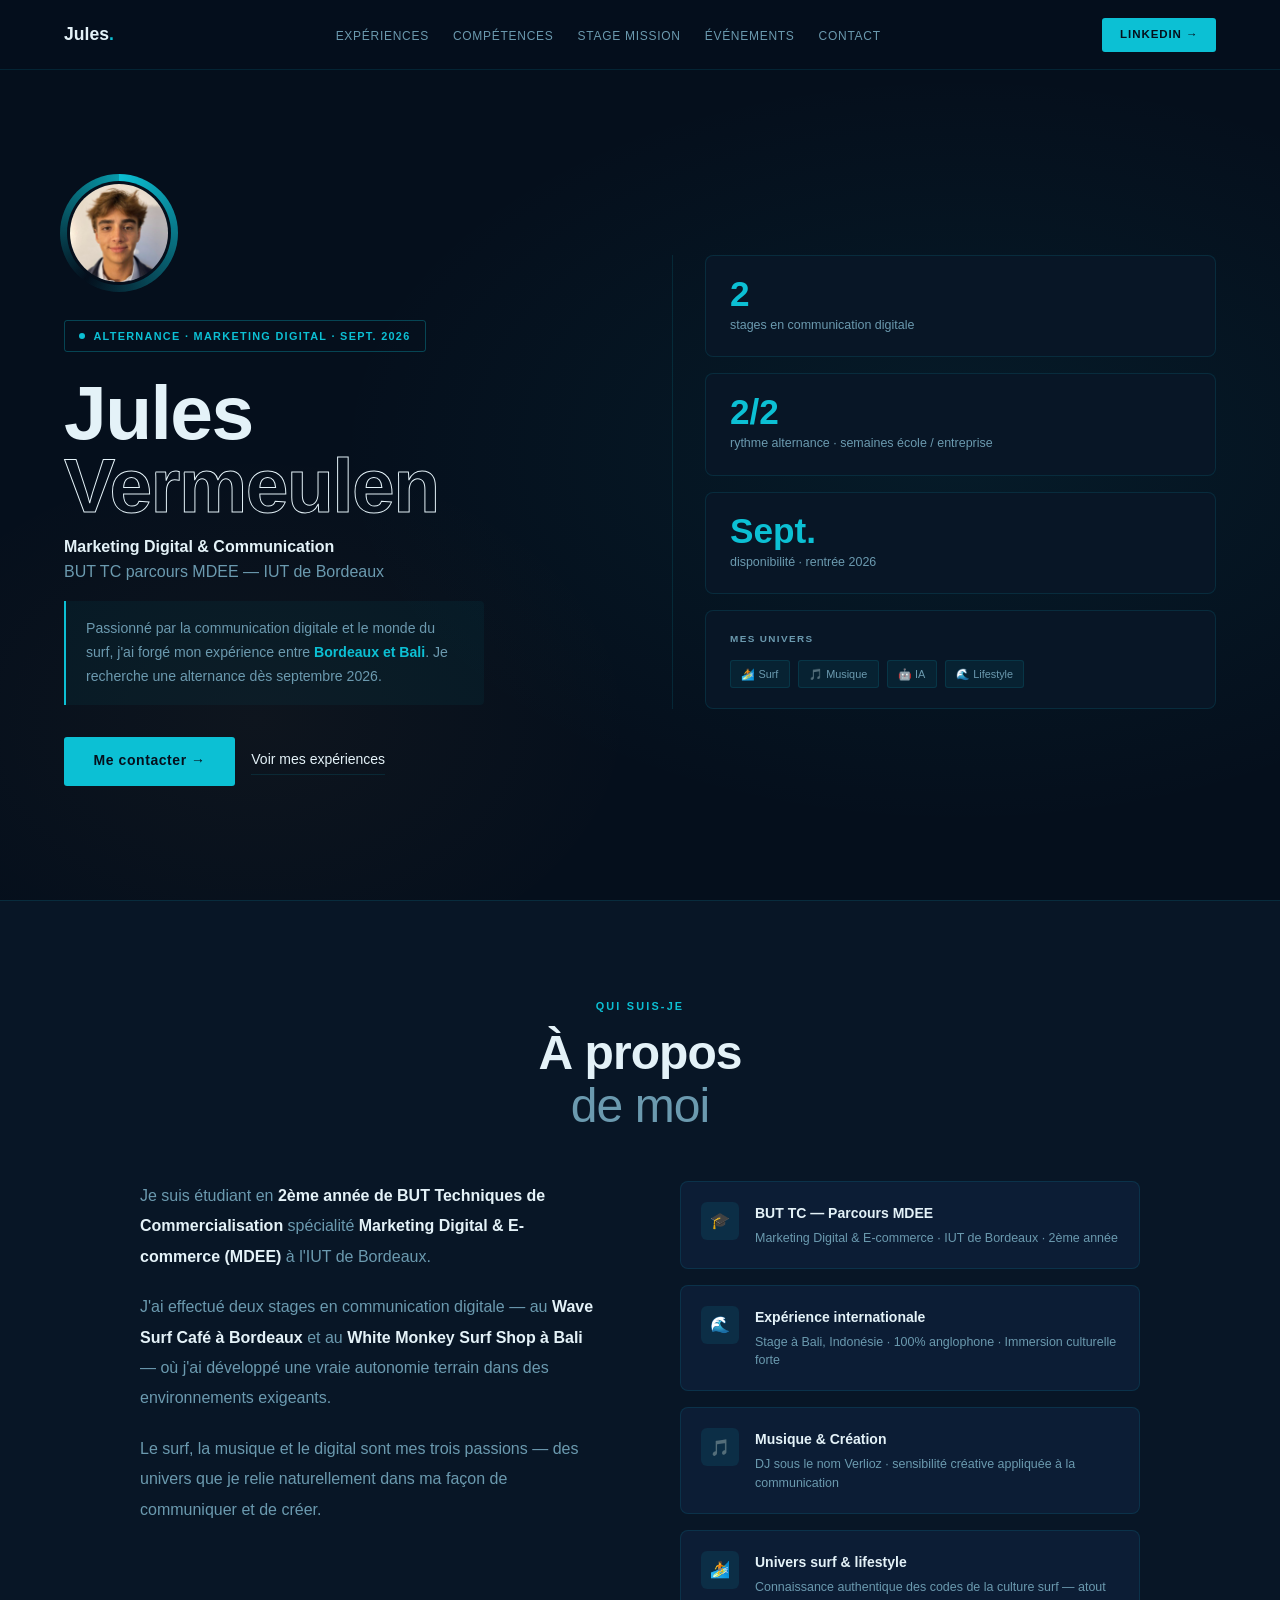
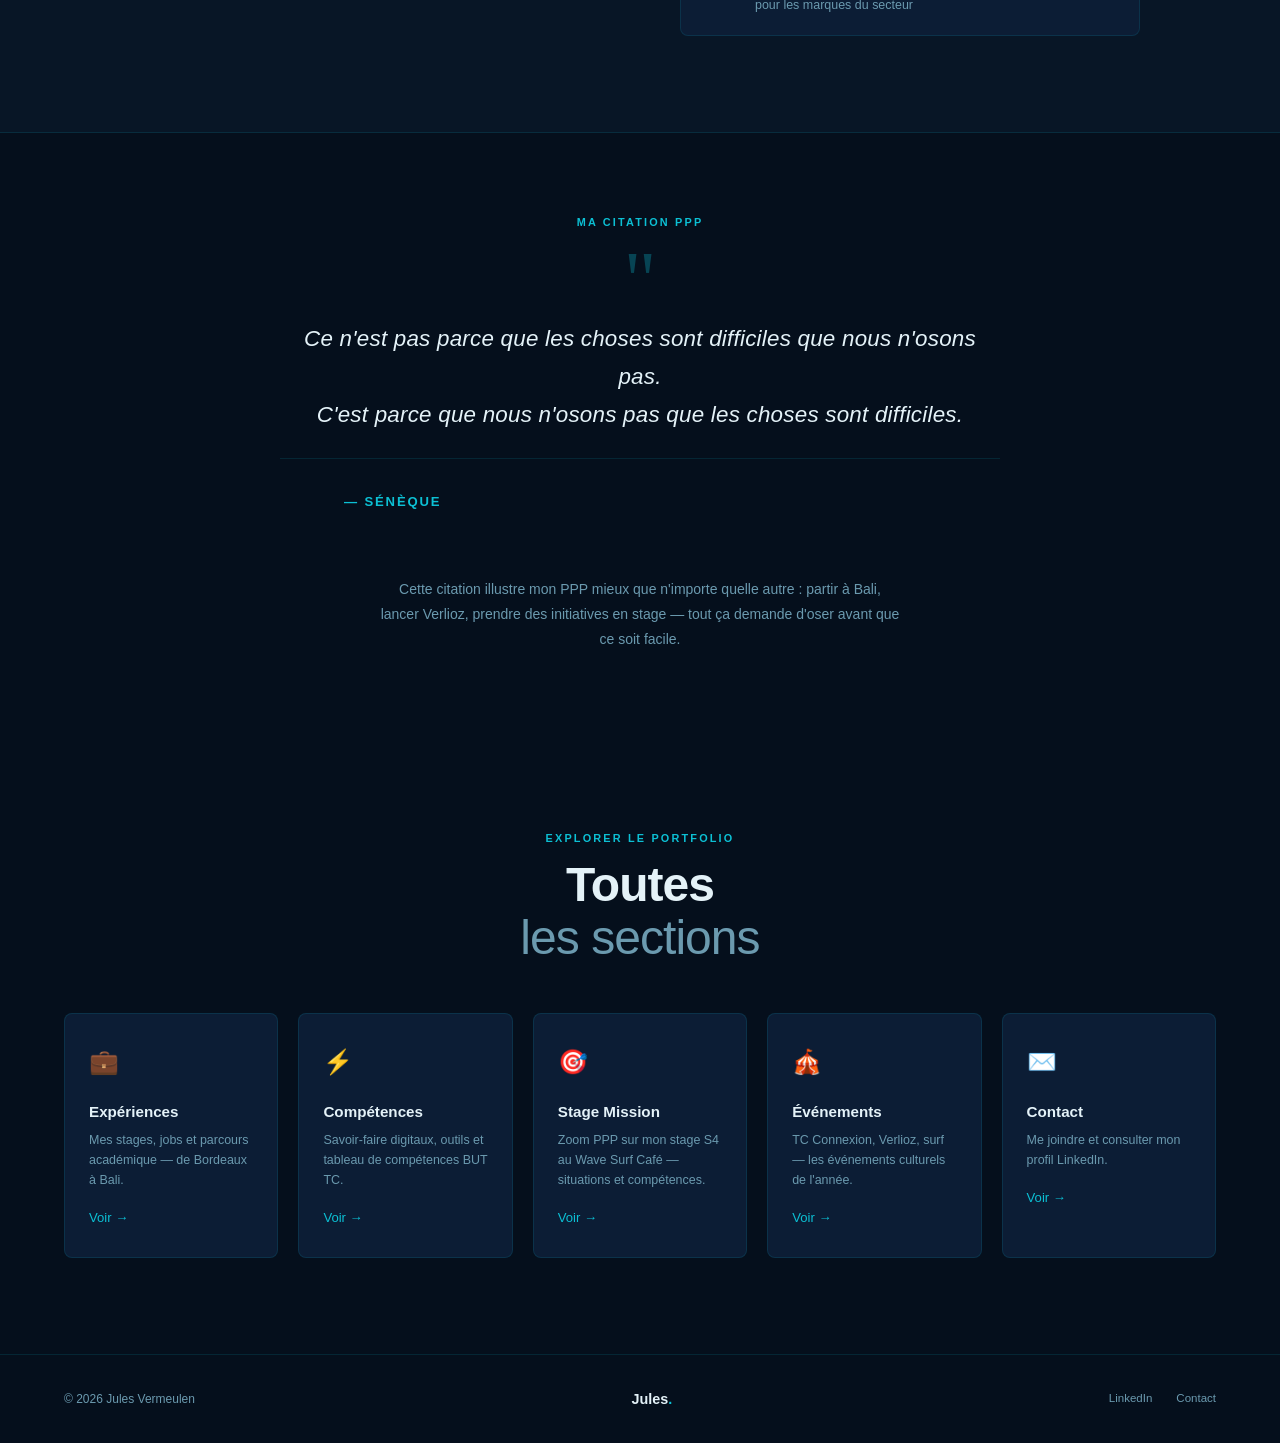
==== commit 1d528e45: "Bascule(s) remplace surf, citation Sénèque sur accueil Co-Authored-By: Claude Sonnet 4.6 <noreply@an" ====
--- a/index.html
+++ b/index.html
@@ -90,6 +90,26 @@
   </div>
 </section>
 
+<!-- CITATION PPP -->
+<section style="padding:5rem 5vw;">
+  <div style="max-width:720px;margin:0 auto;text-align:center;" class="will-animate">
+    <div class="section-label">Ma citation PPP</div>
+    <blockquote style="margin-top:1.5rem;position:relative;">
+      <div style="font-size:5rem;line-height:0.6;color:var(--accent);opacity:0.3;font-family:Georgia,serif;margin-bottom:1rem;">"</div>
+      <p style="font-size:clamp(1.1rem,2.5vw,1.4rem);font-weight:500;line-height:1.7;color:var(--text);font-style:italic;letter-spacing:0.01em;">
+        Ce n'est pas parce que les choses sont difficiles que nous n'osons pas.<br>
+        C'est parce que nous n'osons pas que les choses sont difficiles.
+      </p>
+      <footer style="margin-top:1.5rem;">
+        <cite style="font-size:0.82rem;font-weight:600;letter-spacing:0.14em;text-transform:uppercase;color:var(--accent);font-style:normal;">— Sénèque</cite>
+      </footer>
+    </blockquote>
+    <p style="margin-top:2rem;font-size:0.875rem;color:var(--muted);max-width:520px;margin-left:auto;margin-right:auto;line-height:1.8;">
+      Cette citation illustre mon PPP mieux que n'importe quelle autre : partir à Bali, lancer Verlioz, prendre des initiatives en stage — tout ça demande d'oser avant que ce soit facile.
+    </p>
+  </div>
+</section>
+
 <!-- NAVIGATION PAGES -->
 <section>
   <div class="section-label">Explorer le portfolio</div>
--- a/style.css
+++ b/style.css
@@ -452,8 +452,9 @@
 .event-card:hover { border-color: rgba(12,192,212,0.35); transform: translateY(-4px); box-shadow: 0 16px 40px rgba(12,192,212,0.07); }
 .event-img {
   width: 100%;
-  height: 220px;
+  height: 280px;
   object-fit: cover;
+  object-position: center top;
   display: block;
   background: var(--bg2);
 }
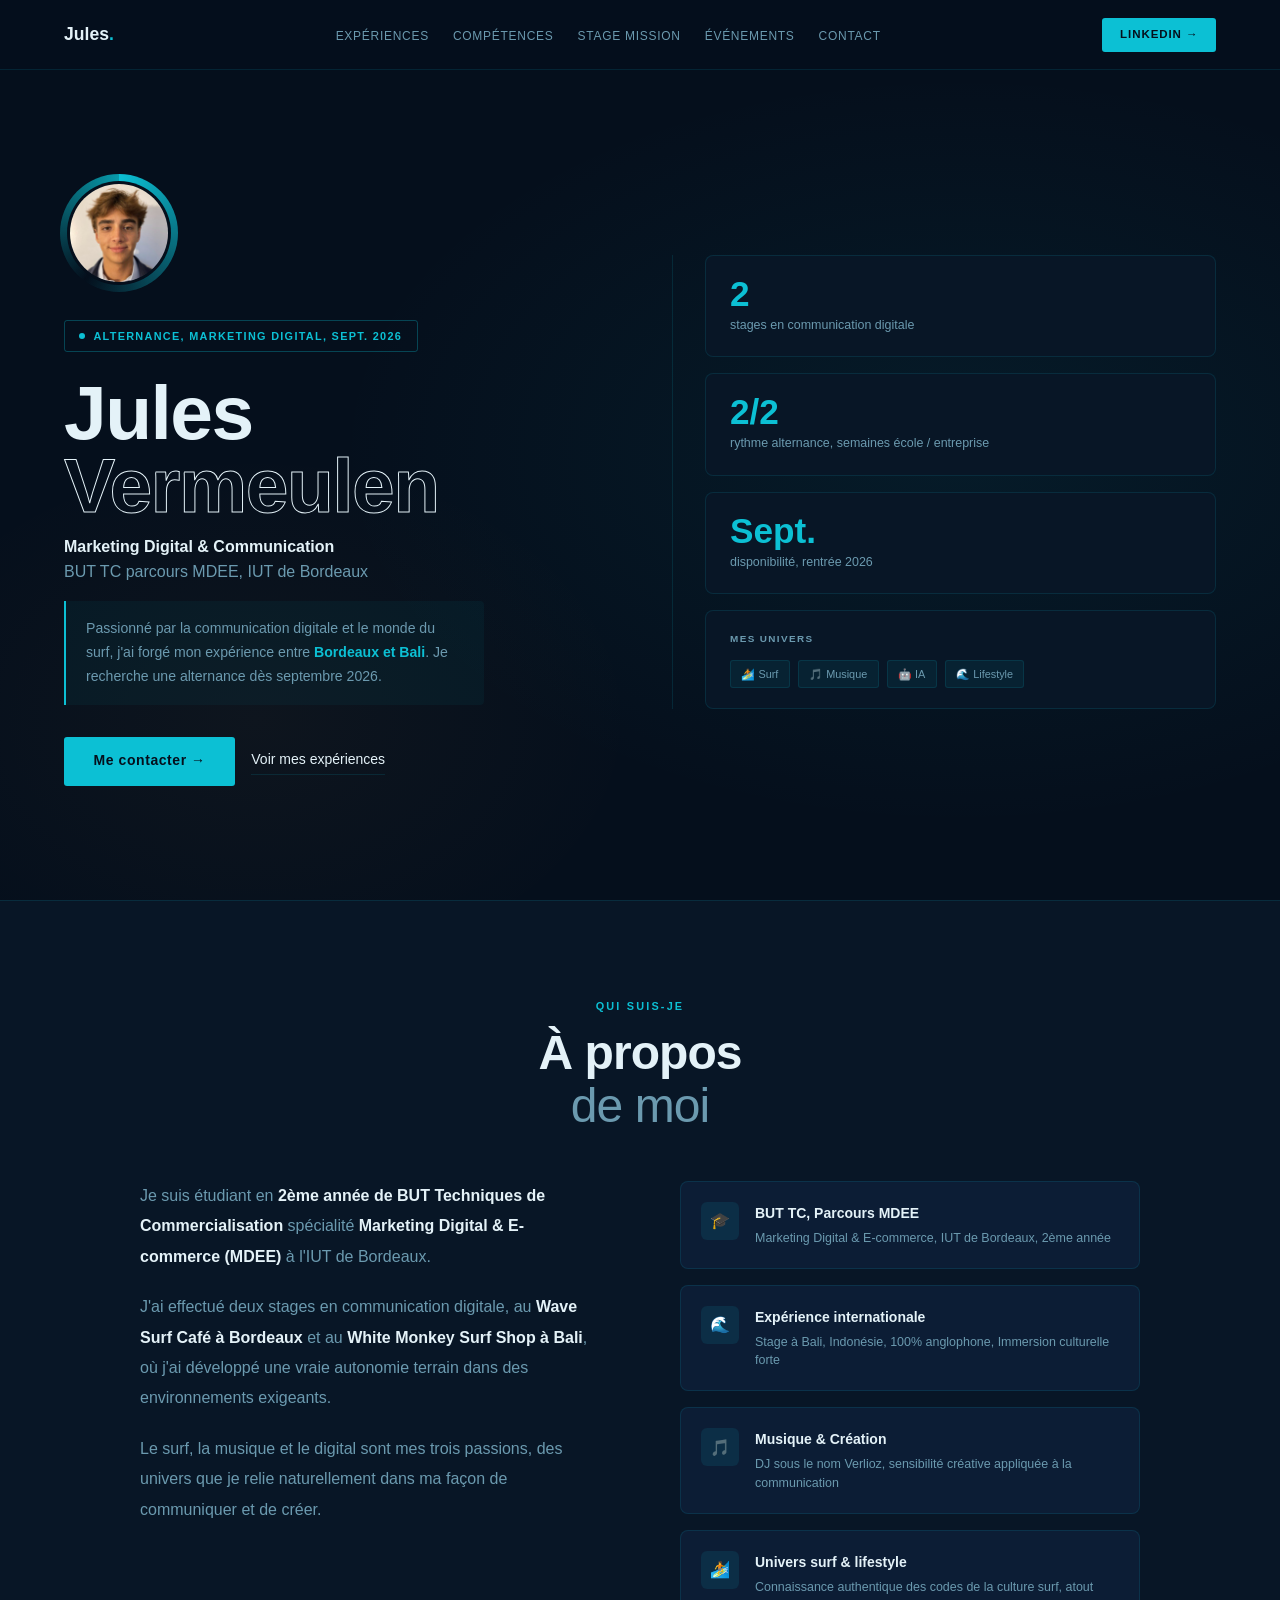
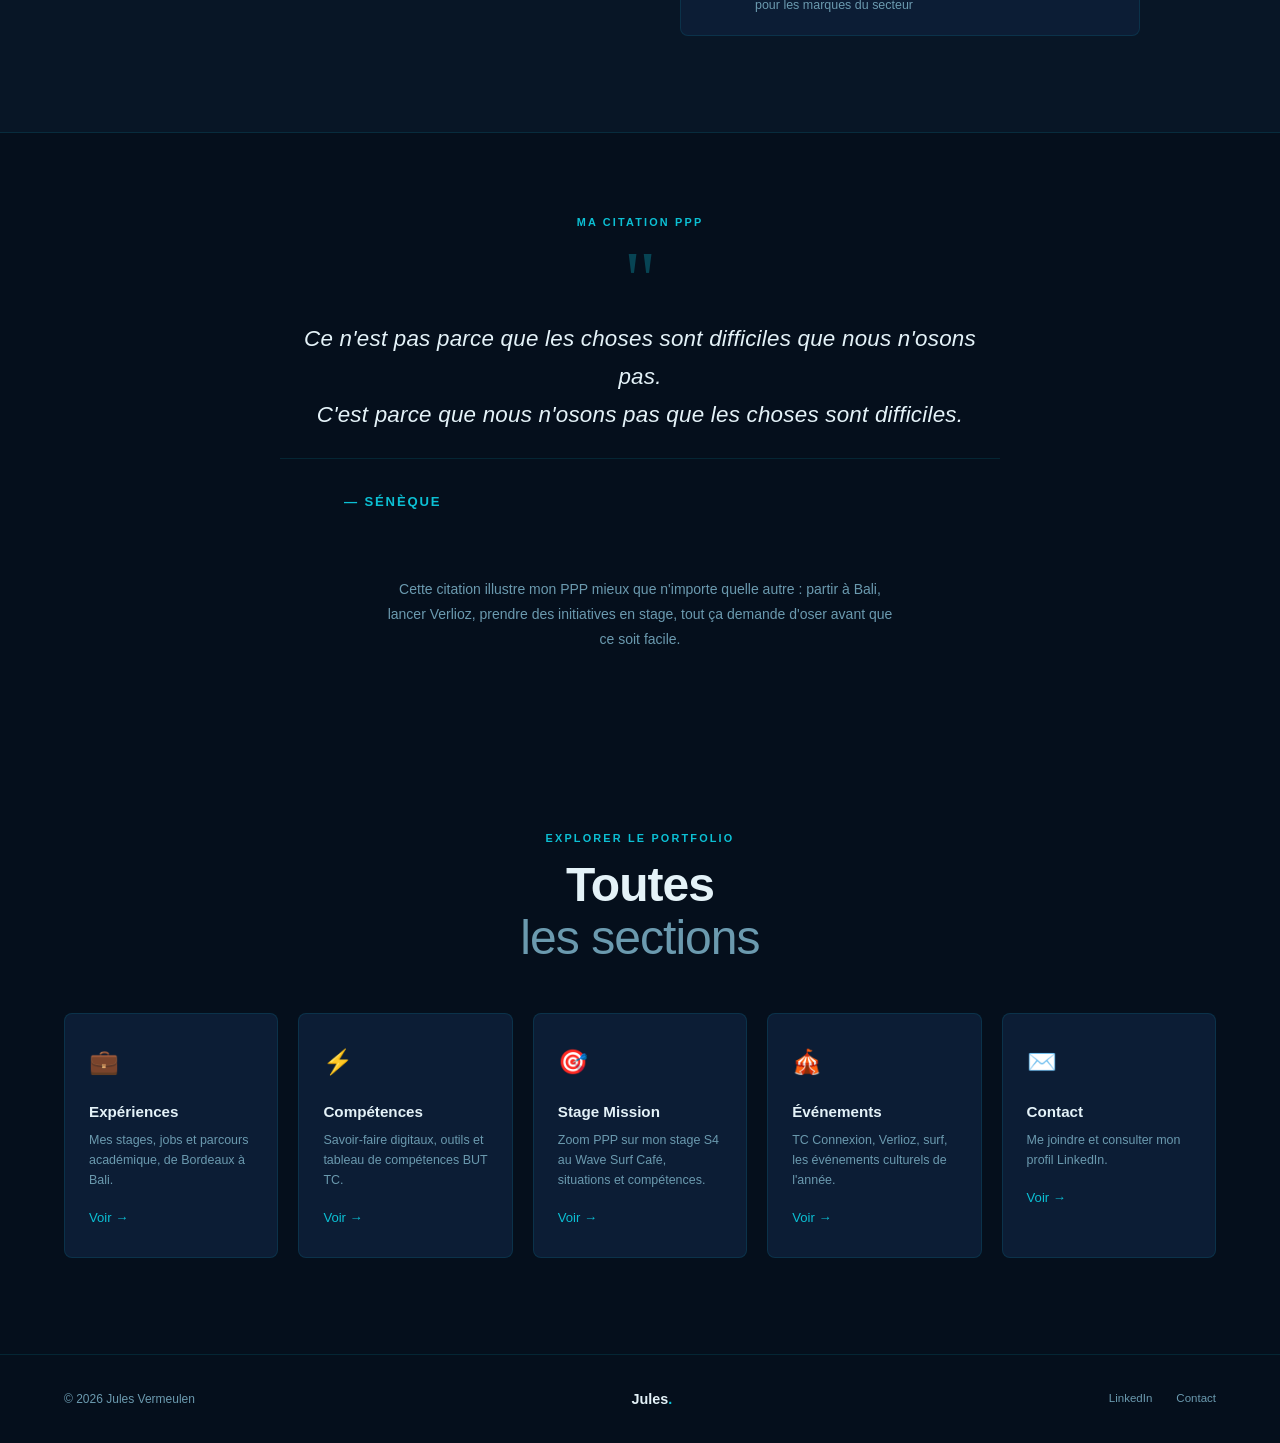
==== commit 77e1e333: "Suppression des tirets : remplacés par virgules et deux-points" ====
--- a/index.html
+++ b/index.html
@@ -3,7 +3,7 @@
 <head>
 <meta charset="UTF-8">
 <meta name="viewport" content="width=device-width, initial-scale=1.0">
-<title>Jules Vermeulen — Portfolio</title>
+<title>Jules Vermeulen, Portfolio</title>
 <link rel="stylesheet" href="style.css">
 </head>
 <body>
@@ -31,11 +31,11 @@
       <div class="photo-ring-inner"></div>
       <img src="photo.jpg" alt="Jules Vermeulen" class="hero-photo">
     </div>
-    <div class="hero-tag">Alternance · Marketing Digital · Sept. 2026</div>
+    <div class="hero-tag">Alternance, Marketing Digital, Sept. 2026</div>
     <h1 class="hero-name">Jules<br><em>Vermeulen</em></h1>
     <p class="hero-role">
       <strong>Marketing Digital & Communication</strong><br>
-      BUT TC parcours MDEE — IUT de Bordeaux
+      BUT TC parcours MDEE, IUT de Bordeaux
     </p>
     <div class="hero-desc">
       Passionné par la communication digitale et le monde du surf, j'ai forgé mon expérience entre <strong>Bordeaux et Bali</strong>. Je recherche une alternance dès septembre 2026.
@@ -53,11 +53,11 @@
     </div>
     <div class="hero-stat">
       <div class="hero-stat-num">2/2</div>
-      <div class="hero-stat-label">rythme alternance · semaines école / entreprise</div>
+      <div class="hero-stat-label">rythme alternance, semaines école / entreprise</div>
     </div>
     <div class="hero-stat">
       <div class="hero-stat-num">Sept.</div>
-      <div class="hero-stat-label">disponibilité · rentrée 2026</div>
+      <div class="hero-stat-label">disponibilité, rentrée 2026</div>
     </div>
     <div class="hero-stat">
       <div style="font-size:0.62rem;font-weight:700;letter-spacing:0.14em;text-transform:uppercase;color:var(--muted);margin-bottom:0.75rem;">Mes univers</div>
@@ -78,14 +78,14 @@
   <div class="about-grid" style="display:grid;grid-template-columns:1fr 1fr;gap:5rem;align-items:start;max-width:1000px;margin:0 auto;">
     <div class="will-animate">
       <p style="color:var(--muted);margin-bottom:1.25rem;line-height:1.9;">Je suis étudiant en <strong style="color:var(--text)">2ème année de BUT Techniques de Commercialisation</strong> spécialité <strong style="color:var(--text)">Marketing Digital & E-commerce (MDEE)</strong> à l'IUT de Bordeaux.</p>
-      <p style="color:var(--muted);margin-bottom:1.25rem;line-height:1.9;">J'ai effectué deux stages en communication digitale — au <strong style="color:var(--text)">Wave Surf Café à Bordeaux</strong> et au <strong style="color:var(--text)">White Monkey Surf Shop à Bali</strong> — où j'ai développé une vraie autonomie terrain dans des environnements exigeants.</p>
-      <p style="color:var(--muted);line-height:1.9;">Le surf, la musique et le digital sont mes trois passions — des univers que je relie naturellement dans ma façon de communiquer et de créer.</p>
+      <p style="color:var(--muted);margin-bottom:1.25rem;line-height:1.9;">J'ai effectué deux stages en communication digitale, au <strong style="color:var(--text)">Wave Surf Café à Bordeaux</strong> et au <strong style="color:var(--text)">White Monkey Surf Shop à Bali</strong>, où j'ai développé une vraie autonomie terrain dans des environnements exigeants.</p>
+      <p style="color:var(--muted);line-height:1.9;">Le surf, la musique et le digital sont mes trois passions, des univers que je relie naturellement dans ma façon de communiquer et de créer.</p>
     </div>
     <div style="display:flex;flex-direction:column;gap:1rem;">
-      <div class="reason-card will-animate delay-1"><div class="reason-icon">🎓</div><div><h4>BUT TC — Parcours MDEE</h4><p>Marketing Digital & E-commerce · IUT de Bordeaux · 2ème année</p></div></div>
-      <div class="reason-card will-animate delay-2"><div class="reason-icon">🌊</div><div><h4>Expérience internationale</h4><p>Stage à Bali, Indonésie · 100% anglophone · Immersion culturelle forte</p></div></div>
-      <div class="reason-card will-animate delay-3"><div class="reason-icon">🎵</div><div><h4>Musique & Création</h4><p>DJ sous le nom Verlioz · sensibilité créative appliquée à la communication</p></div></div>
-      <div class="reason-card will-animate delay-4"><div class="reason-icon">🏄</div><div><h4>Univers surf & lifestyle</h4><p>Connaissance authentique des codes de la culture surf — atout pour les marques du secteur</p></div></div>
+      <div class="reason-card will-animate delay-1"><div class="reason-icon">🎓</div><div><h4>BUT TC, Parcours MDEE</h4><p>Marketing Digital & E-commerce, IUT de Bordeaux, 2ème année</p></div></div>
+      <div class="reason-card will-animate delay-2"><div class="reason-icon">🌊</div><div><h4>Expérience internationale</h4><p>Stage à Bali, Indonésie, 100% anglophone, Immersion culturelle forte</p></div></div>
+      <div class="reason-card will-animate delay-3"><div class="reason-icon">🎵</div><div><h4>Musique & Création</h4><p>DJ sous le nom Verlioz, sensibilité créative appliquée à la communication</p></div></div>
+      <div class="reason-card will-animate delay-4"><div class="reason-icon">🏄</div><div><h4>Univers surf & lifestyle</h4><p>Connaissance authentique des codes de la culture surf, atout pour les marques du secteur</p></div></div>
     </div>
   </div>
 </section>
@@ -105,7 +105,7 @@
       </footer>
     </blockquote>
     <p style="margin-top:2rem;font-size:0.875rem;color:var(--muted);max-width:520px;margin-left:auto;margin-right:auto;line-height:1.8;">
-      Cette citation illustre mon PPP mieux que n'importe quelle autre : partir à Bali, lancer Verlioz, prendre des initiatives en stage — tout ça demande d'oser avant que ce soit facile.
+      Cette citation illustre mon PPP mieux que n'importe quelle autre : partir à Bali, lancer Verlioz, prendre des initiatives en stage, tout ça demande d'oser avant que ce soit facile.
     </p>
   </div>
 </section>
@@ -118,7 +118,7 @@
     <a href="experiences.html" class="page-card will-animate delay-1">
       <div class="page-card-icon">💼</div>
       <div class="page-card-title">Expériences</div>
-      <div class="page-card-desc">Mes stages, jobs et parcours académique — de Bordeaux à Bali.</div>
+      <div class="page-card-desc">Mes stages, jobs et parcours académique, de Bordeaux à Bali.</div>
       <span class="page-card-arrow">Voir →</span>
     </a>
     <a href="competences.html" class="page-card will-animate delay-2">
@@ -130,13 +130,13 @@
     <a href="stage-mission.html" class="page-card will-animate delay-3">
       <div class="page-card-icon">🎯</div>
       <div class="page-card-title">Stage Mission</div>
-      <div class="page-card-desc">Zoom PPP sur mon stage S4 au Wave Surf Café — situations et compétences.</div>
+      <div class="page-card-desc">Zoom PPP sur mon stage S4 au Wave Surf Café, situations et compétences.</div>
       <span class="page-card-arrow">Voir →</span>
     </a>
     <a href="evenements.html" class="page-card will-animate delay-4">
       <div class="page-card-icon">🎪</div>
       <div class="page-card-title">Événements</div>
-      <div class="page-card-desc">TC Connexion, Verlioz, surf — les événements culturels de l'année.</div>
+      <div class="page-card-desc">TC Connexion, Verlioz, surf, les événements culturels de l'année.</div>
       <span class="page-card-arrow">Voir →</span>
     </a>
     <a href="contact.html" class="page-card will-animate delay-5">
--- a/style.css
+++ b/style.css
@@ -631,6 +631,47 @@
   .lang-card { max-width: 100%; }
 }
 
+/* === PHOTO GALLERY === */
+.gallery-section { display: flex; flex-direction: column; gap: 3rem; }
+.gallery-group-label {
+  font-size: 0.68rem;
+  font-weight: 700;
+  letter-spacing: 0.16em;
+  text-transform: uppercase;
+  color: var(--accent);
+  margin-bottom: 0.5rem;
+}
+.gallery-group-title {
+  font-size: 1.1rem;
+  font-weight: 700;
+  margin-bottom: 1.25rem;
+}
+.photo-grid {
+  display: grid;
+  grid-template-columns: repeat(2, 1fr);
+  gap: 0.85rem;
+}
+.photo-grid img {
+  width: 100%;
+  aspect-ratio: 4/3;
+  object-fit: cover;
+  border-radius: var(--radius);
+  border: 0.5px solid var(--border);
+  transition: transform 0.35s ease, filter 0.35s ease, border-color 0.35s ease;
+  display: block;
+}
+.photo-grid img:hover {
+  transform: scale(1.03);
+  filter: brightness(1.12);
+  border-color: rgba(12,192,212,0.4);
+}
+.photo-grid img.tall {
+  aspect-ratio: 3/4;
+}
+@media (max-width: 480px) {
+  .photo-grid { grid-template-columns: 1fr; }
+}
+
 /* === SCROLL ANIMATION JS HELPER === */
 .will-animate {
   opacity: 0;
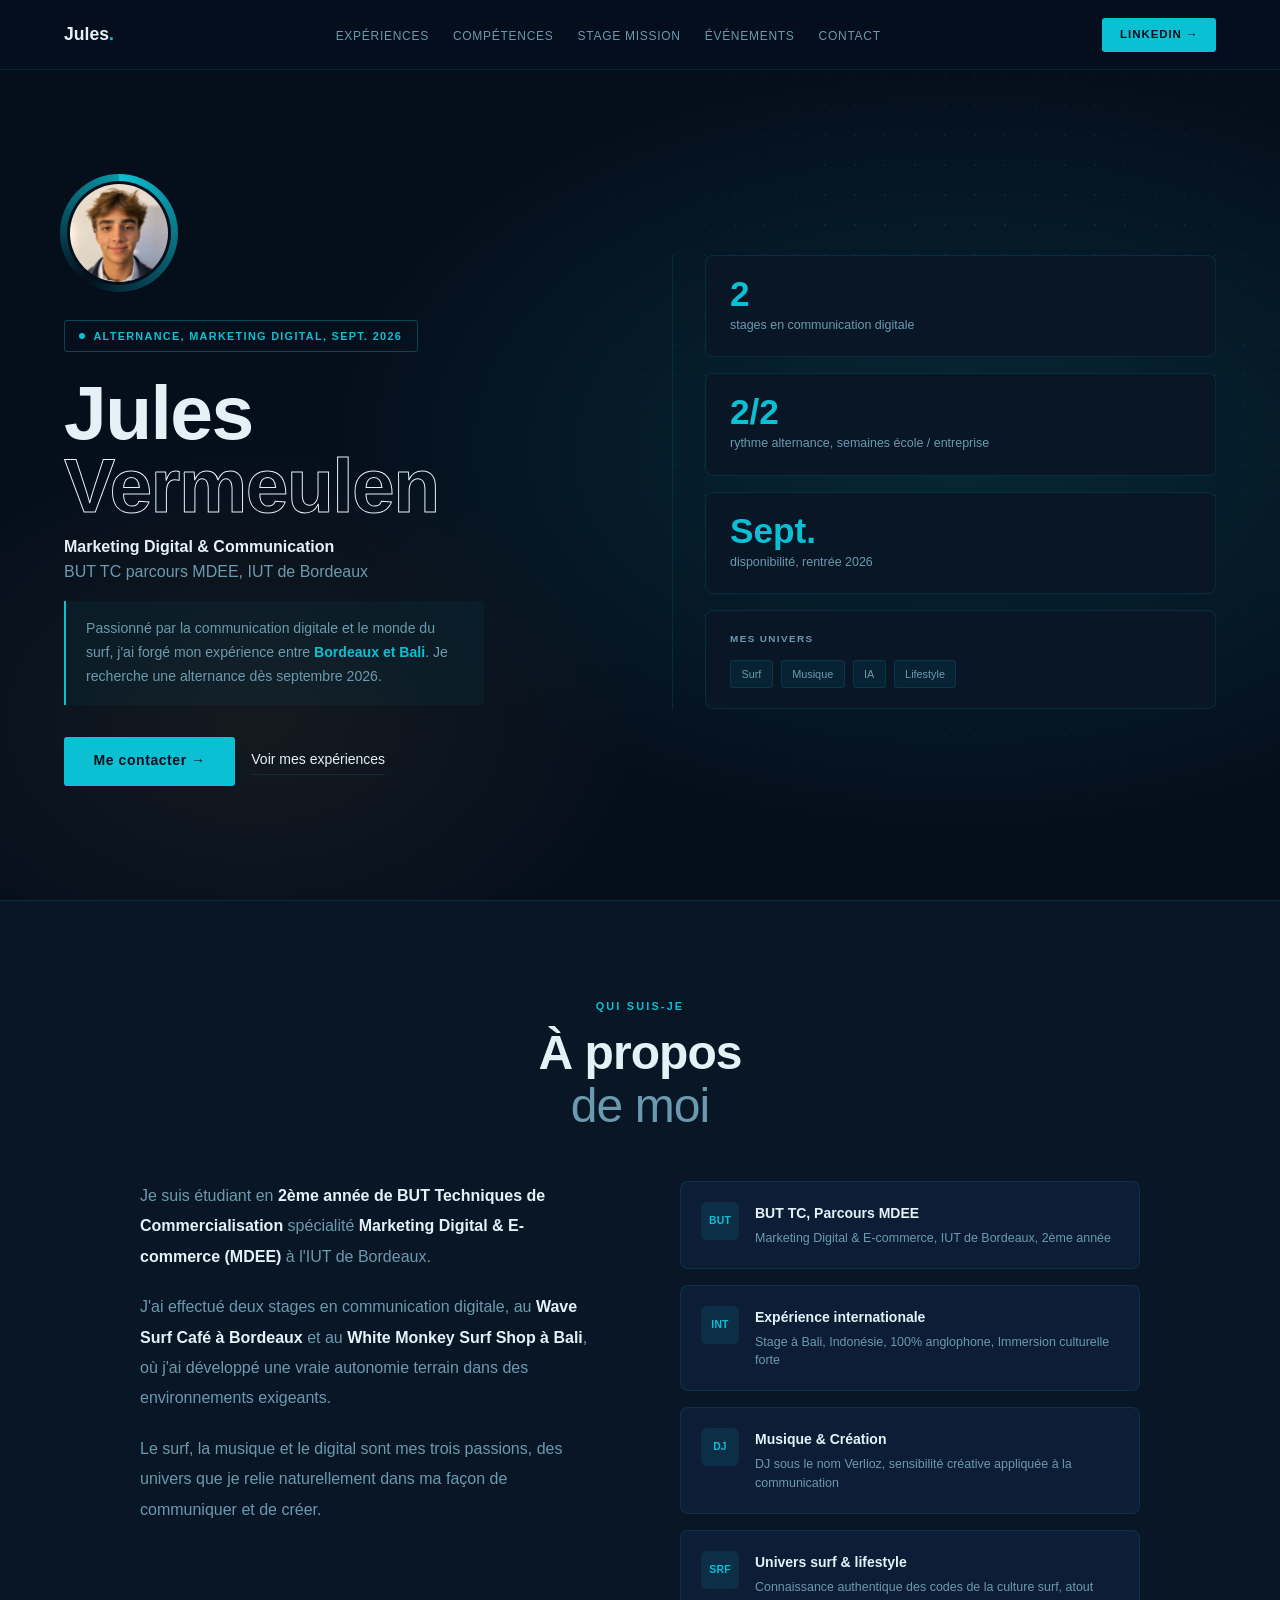
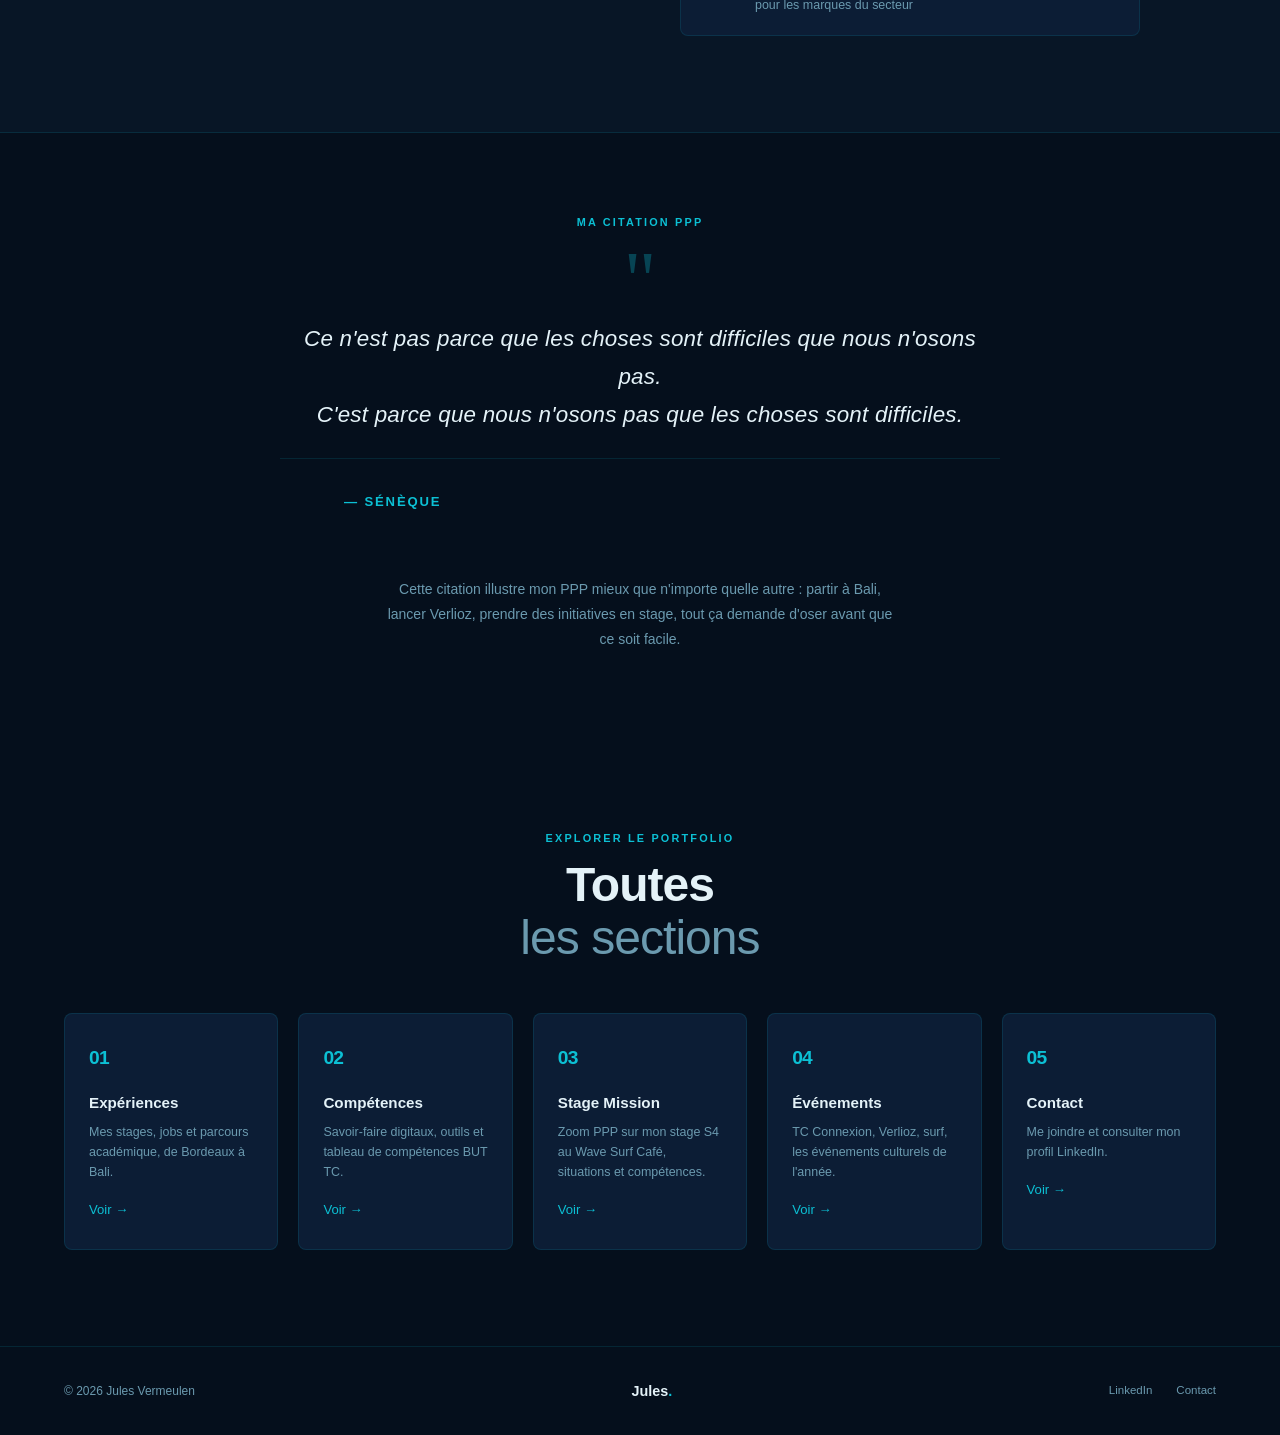
==== commit ae00f54f: "Design : header plus dynamique, réduction des émojis" ====
--- a/index.html
+++ b/index.html
@@ -62,10 +62,10 @@
     <div class="hero-stat">
       <div style="font-size:0.62rem;font-weight:700;letter-spacing:0.14em;text-transform:uppercase;color:var(--muted);margin-bottom:0.75rem;">Mes univers</div>
       <div class="hero-tags-list">
-        <span class="tag">🏄 Surf</span>
-        <span class="tag">🎵 Musique</span>
-        <span class="tag">🤖 IA</span>
-        <span class="tag">🌊 Lifestyle</span>
+        <span class="tag">Surf</span>
+        <span class="tag">Musique</span>
+        <span class="tag">IA</span>
+        <span class="tag">Lifestyle</span>
       </div>
     </div>
   </div>
@@ -82,10 +82,10 @@
       <p style="color:var(--muted);line-height:1.9;">Le surf, la musique et le digital sont mes trois passions, des univers que je relie naturellement dans ma façon de communiquer et de créer.</p>
     </div>
     <div style="display:flex;flex-direction:column;gap:1rem;">
-      <div class="reason-card will-animate delay-1"><div class="reason-icon">🎓</div><div><h4>BUT TC, Parcours MDEE</h4><p>Marketing Digital & E-commerce, IUT de Bordeaux, 2ème année</p></div></div>
-      <div class="reason-card will-animate delay-2"><div class="reason-icon">🌊</div><div><h4>Expérience internationale</h4><p>Stage à Bali, Indonésie, 100% anglophone, Immersion culturelle forte</p></div></div>
-      <div class="reason-card will-animate delay-3"><div class="reason-icon">🎵</div><div><h4>Musique & Création</h4><p>DJ sous le nom Verlioz, sensibilité créative appliquée à la communication</p></div></div>
-      <div class="reason-card will-animate delay-4"><div class="reason-icon">🏄</div><div><h4>Univers surf & lifestyle</h4><p>Connaissance authentique des codes de la culture surf, atout pour les marques du secteur</p></div></div>
+      <div class="reason-card will-animate delay-1"><div class="reason-icon">BUT</div><div><h4>BUT TC, Parcours MDEE</h4><p>Marketing Digital & E-commerce, IUT de Bordeaux, 2ème année</p></div></div>
+      <div class="reason-card will-animate delay-2"><div class="reason-icon">INT</div><div><h4>Expérience internationale</h4><p>Stage à Bali, Indonésie, 100% anglophone, Immersion culturelle forte</p></div></div>
+      <div class="reason-card will-animate delay-3"><div class="reason-icon">DJ</div><div><h4>Musique & Création</h4><p>DJ sous le nom Verlioz, sensibilité créative appliquée à la communication</p></div></div>
+      <div class="reason-card will-animate delay-4"><div class="reason-icon">SRF</div><div><h4>Univers surf & lifestyle</h4><p>Connaissance authentique des codes de la culture surf, atout pour les marques du secteur</p></div></div>
     </div>
   </div>
 </section>
@@ -116,31 +116,31 @@
   <h2 class="section-title">Toutes<br><em>les sections</em></h2>
   <div class="page-cards">
     <a href="experiences.html" class="page-card will-animate delay-1">
-      <div class="page-card-icon">💼</div>
+      <div class="page-card-icon">01</div>
       <div class="page-card-title">Expériences</div>
       <div class="page-card-desc">Mes stages, jobs et parcours académique, de Bordeaux à Bali.</div>
       <span class="page-card-arrow">Voir →</span>
     </a>
     <a href="competences.html" class="page-card will-animate delay-2">
-      <div class="page-card-icon">⚡</div>
+      <div class="page-card-icon">02</div>
       <div class="page-card-title">Compétences</div>
       <div class="page-card-desc">Savoir-faire digitaux, outils et tableau de compétences BUT TC.</div>
       <span class="page-card-arrow">Voir →</span>
     </a>
     <a href="stage-mission.html" class="page-card will-animate delay-3">
-      <div class="page-card-icon">🎯</div>
+      <div class="page-card-icon">03</div>
       <div class="page-card-title">Stage Mission</div>
       <div class="page-card-desc">Zoom PPP sur mon stage S4 au Wave Surf Café, situations et compétences.</div>
       <span class="page-card-arrow">Voir →</span>
     </a>
     <a href="evenements.html" class="page-card will-animate delay-4">
-      <div class="page-card-icon">🎪</div>
+      <div class="page-card-icon">04</div>
       <div class="page-card-title">Événements</div>
       <div class="page-card-desc">TC Connexion, Verlioz, surf, les événements culturels de l'année.</div>
       <span class="page-card-arrow">Voir →</span>
     </a>
     <a href="contact.html" class="page-card will-animate delay-5">
-      <div class="page-card-icon">✉️</div>
+      <div class="page-card-icon">05</div>
       <div class="page-card-title">Contact</div>
       <div class="page-card-desc">Me joindre et consulter mon profil LinkedIn.</div>
       <span class="page-card-arrow">Voir →</span>
--- a/style.css
+++ b/style.css
@@ -43,6 +43,10 @@
   0%   { background-position: -200% center; }
   100% { background-position:  200% center; }
 }
+@keyframes glowPulse {
+  0%, 100% { opacity: 0.35; }
+  50%       { opacity: 0.85; }
+}
 
 .animate-hidden {
   opacity: 0;
@@ -201,8 +205,19 @@
   position: absolute;
   inset: 0;
   background:
-    radial-gradient(ellipse 70% 90% at 50% 50%, rgba(12,192,212,0.07) 0%, transparent 65%),
-    radial-gradient(ellipse 40% 40% at 80% 20%, rgba(232,168,78,0.04) 0%, transparent 60%);
+    radial-gradient(ellipse 70% 90% at 50% 55%, rgba(12,192,212,0.14) 0%, transparent 65%),
+    radial-gradient(ellipse 40% 40% at 80% 20%, rgba(232,168,78,0.07) 0%, transparent 60%),
+    radial-gradient(ellipse 35% 40% at 15% 80%, rgba(12,192,212,0.06) 0%, transparent 60%);
+  pointer-events: none;
+}
+.page-header::after {
+  content: '';
+  position: absolute;
+  inset: 0;
+  background-image: radial-gradient(circle, rgba(12,192,212,0.16) 1px, transparent 1px);
+  background-size: 28px 28px;
+  mask-image: radial-gradient(ellipse 75% 75% at 50% 40%, black 0%, transparent 72%);
+  -webkit-mask-image: radial-gradient(ellipse 75% 75% at 50% 40%, black 0%, transparent 72%);
   pointer-events: none;
 }
 .page-header-label {
@@ -223,7 +238,23 @@
   position: relative;
   animation: fadeUp 0.7s ease both 0.1s;
 }
-.page-header-title em { font-style: normal; color: var(--muted); font-weight: 400; }
+.page-header-title em {
+  font-style: normal;
+  color: var(--muted);
+  font-weight: 400;
+  position: relative;
+  display: inline-block;
+}
+.page-header-title em::after {
+  content: '';
+  position: absolute;
+  left: 0; right: 0;
+  bottom: -3px;
+  height: 2px;
+  background: linear-gradient(90deg, var(--accent), transparent 70%);
+  border-radius: 1px;
+  animation: glowPulse 3s ease-in-out infinite;
+}
 .page-header-sub {
   font-size: 0.95rem;
   color: var(--muted);
@@ -250,8 +281,18 @@
   position: absolute;
   inset: 0;
   background:
-    radial-gradient(ellipse 70% 60% at 75% 50%, rgba(12,192,212,0.07) 0%, transparent 70%),
-    radial-gradient(ellipse 50% 50% at 20% 80%, rgba(232,168,78,0.04) 0%, transparent 60%);
+    radial-gradient(ellipse 70% 60% at 75% 50%, rgba(12,192,212,0.14) 0%, transparent 70%),
+    radial-gradient(ellipse 50% 50% at 20% 80%, rgba(232,168,78,0.07) 0%, transparent 60%);
+  pointer-events: none;
+}
+.hero::after {
+  content: '';
+  position: absolute;
+  inset: 0;
+  background-image: radial-gradient(circle, rgba(12,192,212,0.2) 1px, transparent 1px);
+  background-size: 30px 30px;
+  mask-image: radial-gradient(ellipse 55% 80% at 76% 45%, black 0%, transparent 65%);
+  -webkit-mask-image: radial-gradient(ellipse 55% 80% at 76% 45%, black 0%, transparent 65%);
   pointer-events: none;
 }
 .hero-left {
@@ -330,7 +371,7 @@
   transform: translateY(-4px);
   box-shadow: 0 12px 32px rgba(12,192,212,0.08);
 }
-.page-card-icon { font-size: 1.5rem; margin-bottom: 1rem; }
+.page-card-icon { font-size: 1.2rem; font-weight: 800; color: var(--accent); letter-spacing: -0.04em; font-variant-numeric: tabular-nums; margin-bottom: 1rem; }
 .page-card-title { font-size: 0.95rem; font-weight: 700; margin-bottom: 0.4rem; }
 .page-card-desc { font-size: 0.78rem; color: var(--muted); line-height: 1.6; }
 .page-card-arrow { color: var(--accent); font-size: 0.82rem; margin-top: 1rem; display: block; transition: transform 0.2s; }
@@ -339,7 +380,7 @@
 /* === ABOUT CARDS === */
 .reason-card { display: flex; gap: 1rem; align-items: flex-start; padding: 1.25rem; background: var(--bg3); border: 0.5px solid var(--border); border-radius: var(--radius); transition: border-color 0.2s, transform 0.2s; }
 .reason-card:hover { border-color: rgba(12,192,212,0.3); transform: translateX(4px); }
-.reason-icon { font-size: 1rem; width: 38px; height: 38px; background: rgba(12,192,212,0.1); border-radius: 6px; display: flex; align-items: center; justify-content: center; flex-shrink: 0; }
+.reason-icon { font-size: 0.65rem; font-weight: 800; color: var(--accent); letter-spacing: 0.02em; width: 38px; height: 38px; background: rgba(12,192,212,0.1); border-radius: 6px; display: flex; align-items: center; justify-content: center; flex-shrink: 0; }
 .reason-card h4 { font-size: 0.875rem; font-weight: 700; margin-bottom: 0.2rem; color: var(--text); }
 .reason-card p { font-size: 0.78rem; color: var(--muted); line-height: 1.5; }
 
@@ -361,7 +402,7 @@
 .skill-category { background: var(--bg3); border: 0.5px solid var(--border); border-radius: var(--radius); padding: 1.5rem; transition: border-color 0.2s, transform 0.2s; }
 .skill-category:hover { border-color: rgba(12,192,212,0.3); transform: translateY(-2px); }
 .skill-cat-header { display: flex; align-items: center; gap: 0.75rem; margin-bottom: 1.25rem; }
-.skill-cat-icon { font-size: 1rem; width: 34px; height: 34px; background: rgba(12,192,212,0.1); border-radius: 6px; display: flex; align-items: center; justify-content: center; }
+.skill-cat-icon { font-size: 0.65rem; font-weight: 800; color: var(--accent); letter-spacing: 0.02em; width: 34px; height: 34px; background: rgba(12,192,212,0.1); border-radius: 6px; display: flex; align-items: center; justify-content: center; }
 .skill-cat-title { font-size: 0.9rem; font-weight: 700; }
 .skill-list { display: flex; flex-direction: column; gap: 0.8rem; }
 .skill-item { display: flex; flex-direction: column; gap: 0.3rem; }
@@ -523,7 +564,10 @@
 }
 .contact-card:hover { border-color: rgba(12,192,212,0.4); transform: translateX(4px); }
 .contact-card-icon {
-  font-size: 1.1rem;
+  font-size: 0.75rem;
+  font-weight: 800;
+  color: var(--accent);
+  letter-spacing: 0.01em;
   width: 44px;
   height: 44px;
   background: rgba(12,192,212,0.1);
@@ -551,7 +595,7 @@
   margin: 1.5rem auto 0;
 }
 .linkedin-block:hover { border-color: var(--accent); background: rgba(12,192,212,0.1); transform: translateY(-2px); }
-.linkedin-block-logo { font-size: 2rem; flex-shrink: 0; animation: waveFloat 3s ease-in-out infinite; }
+.linkedin-block-logo { font-size: 1.1rem; font-weight: 900; color: var(--accent); letter-spacing: -0.04em; flex-shrink: 0; width: 48px; height: 48px; background: rgba(12,192,212,0.12); border-radius: 8px; display: flex; align-items: center; justify-content: center; }
 .linkedin-block-title { font-size: 1rem; font-weight: 700; margin-bottom: 0.2rem; }
 .linkedin-block-url { font-size: 0.78rem; color: var(--muted); }
 
